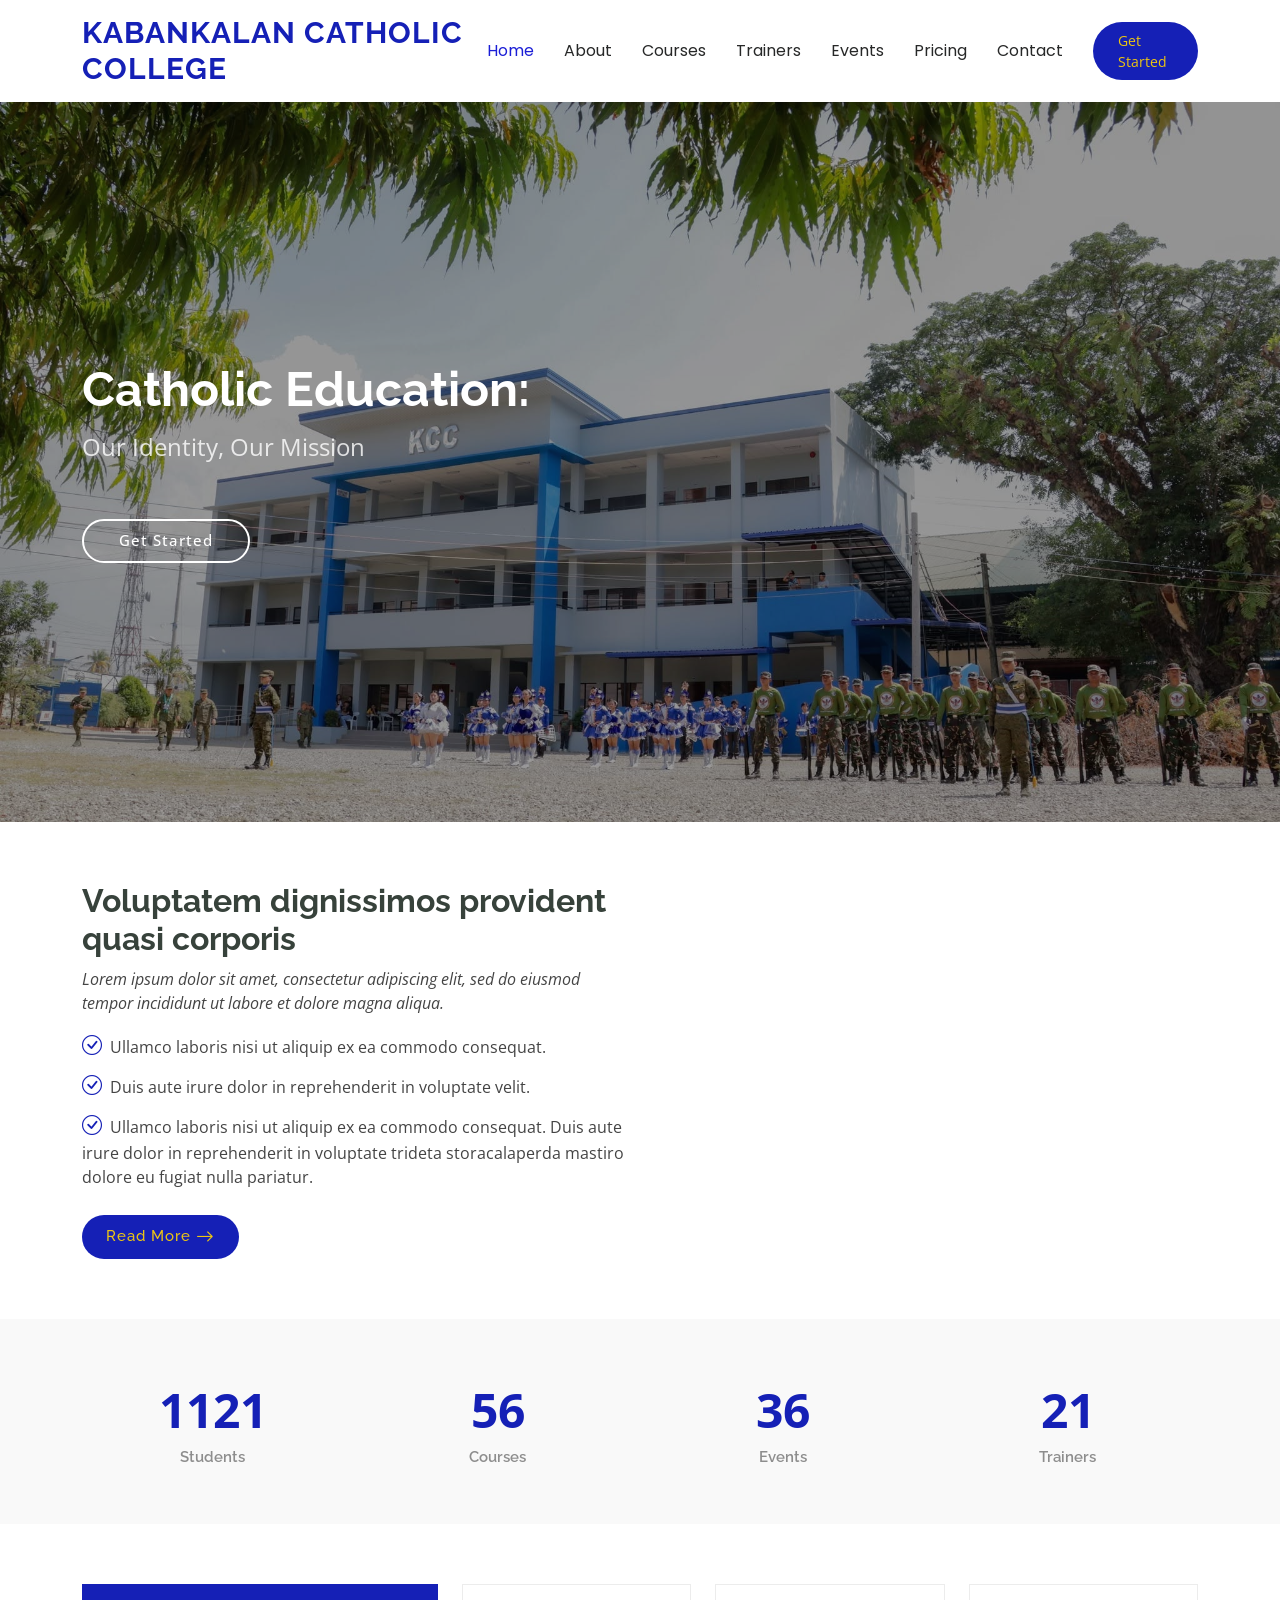
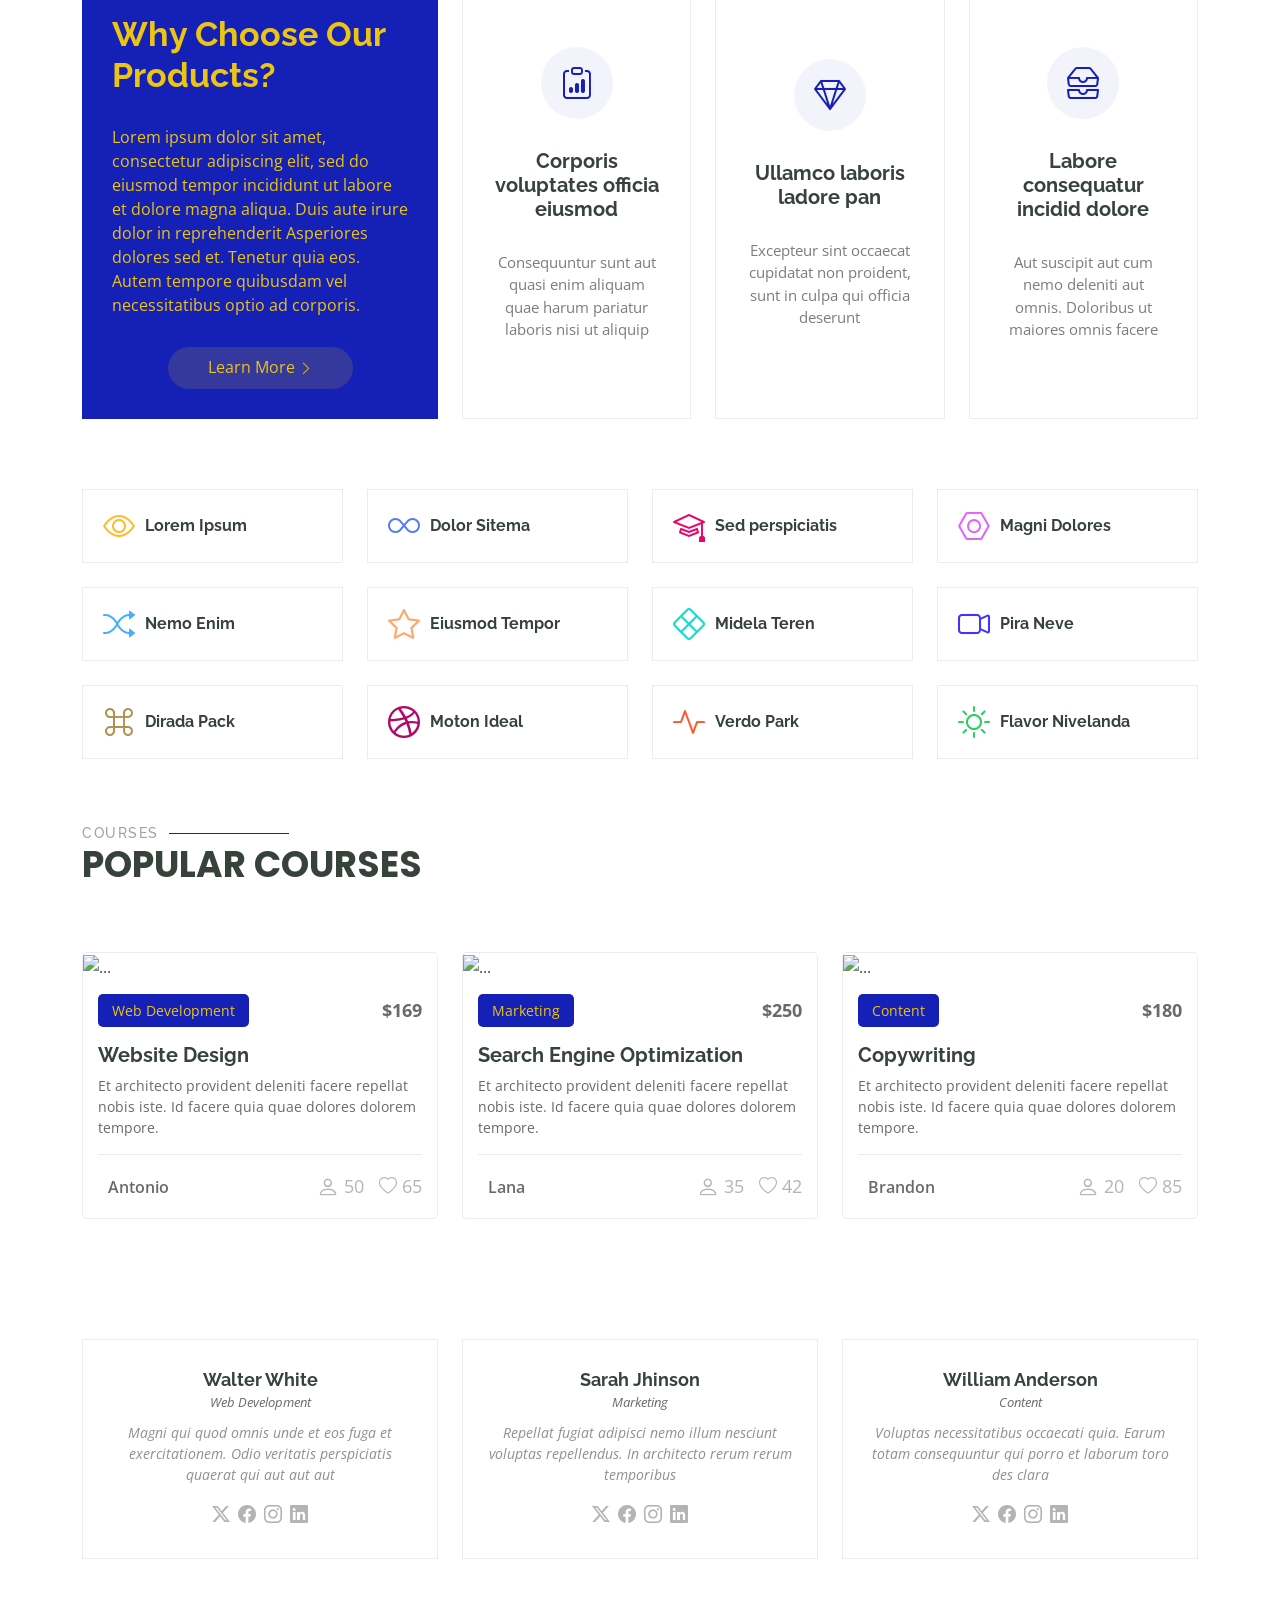
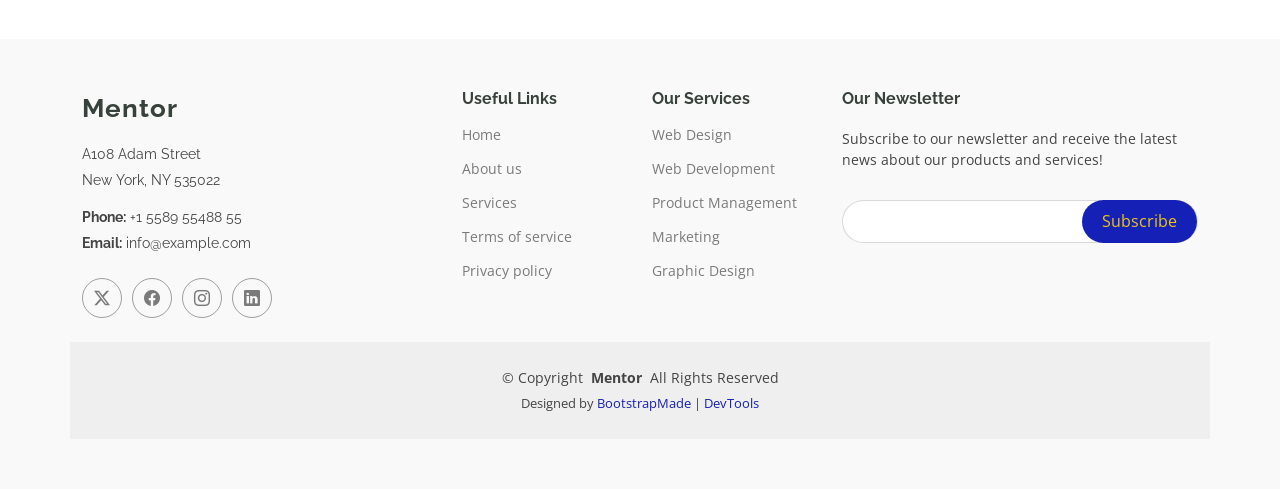
==== index.html @ b3d9d929 "Update 1" ====
<!DOCTYPE html>
<html lang="en">

<head>
  <meta charset="utf-8">
  <meta content="width=device-width, initial-scale=1.0" name="viewport">
  <title>KCC</title>
  <meta name="description" content="">
  <meta name="keywords" content="">

  <!-- Favicons -->
  <link href="assets/img/favicon.png" rel="icon">
  <link href="assets/img/apple-touch-icon.png" rel="apple-touch-icon">

  <!-- Fonts -->
  <link href="https://fonts.googleapis.com" rel="preconnect">
  <link href="https://fonts.gstatic.com" rel="preconnect" crossorigin>
  <link href="https://fonts.googleapis.com/css2?family=Open+Sans:ital,wght@0,300;0,400;0,500;0,600;0,700;0,800;1,300;1,400;1,500;1,600;1,700;1,800&family=Poppins:ital,wght@0,100;0,200;0,300;0,400;0,500;0,600;0,700;0,800;0,900;1,100;1,200;1,300;1,400;1,500;1,600;1,700;1,800;1,900&family=Raleway:ital,wght@0,100;0,200;0,300;0,400;0,500;0,600;0,700;0,800;0,900;1,100;1,200;1,300;1,400;1,500;1,600;1,700;1,800;1,900&display=swap" rel="stylesheet">

  <!-- Vendor CSS Files -->
  <link href="assets/vendor/bootstrap/css/bootstrap.min.css" rel="stylesheet">
  <link href="assets/vendor/bootstrap-icons/bootstrap-icons.css" rel="stylesheet">
  <link href="assets/vendor/aos/aos.css" rel="stylesheet">
  <link href="assets/vendor/glightbox/css/glightbox.min.css" rel="stylesheet">
  <link href="assets/vendor/swiper/swiper-bundle.min.css" rel="stylesheet">

  <!-- Main CSS File -->
  <link href="assets/css/main.css" rel="stylesheet">

  <!-- =======================================================
  * Template Name: Mentor
  * Template URL: https://bootstrapmade.com/mentor-free-education-bootstrap-theme/
  * Updated: Jul 07 2025 with Bootstrap v5.3.7
  * Author: BootstrapMade.com
  * License: https://bootstrapmade.com/license/
  ======================================================== -->
</head>

<body class="index-page">

  <header id="header" class="header d-flex align-items-center sticky-top">
    <div class="container-fluid container-xl position-relative d-flex align-items-center">

      <a href="index.html" class="logo d-flex align-items-center me-auto">
        <!-- Uncomment the line below if you also wish to use an image logo -->
        <!-- <img src="assets/img/logo.webp" alt=""> -->
        <h1 class="sitename">Kabankalan Catholic College</h1>
      </a>

      <nav id="navmenu" class="navmenu">
        <ul>
          <li><a href="index.html" class="active">Home<br></a></li>
          <li><a href="about.html">About</a></li>
          <li><a href="courses.html">Courses</a></li>
          <li><a href="trainers.html">Trainers</a></li>
          <li><a href="events.html">Events</a></li>
          <li><a href="pricing.html">Pricing</a></li>
          <li><a href="contact.html">Contact</a></li>
        </ul>
        <i class="mobile-nav-toggle d-xl-none bi bi-list"></i>
      </nav>

      <a class="btn-getstarted" href="courses.html">Get Started</a>

    </div>
  </header>

  <main class="main">

    <!-- Hero Section -->
    <section id="hero" class="hero section dark-background">

      <img src="assets/img/hero-bg.jpg" alt="" data-aos="fade-in">

      <div class="container">
        <h2 data-aos="fade-up" data-aos-delay="100">Catholic Education:</h2>
        <p data-aos="fade-up" data-aos-delay="200">Our Identity, Our Mission</p>
        <div class="d-flex mt-4" data-aos="fade-up" data-aos-delay="300">
          <a href="courses.html" class="btn-get-started">Get Started</a>
        </div>
      </div>

    </section><!-- /Hero Section -->

    <!-- About Section -->
    <section id="about" class="about section">

      <div class="container">

        <div class="row gy-4">

          <div class="col-lg-6 order-1 order-lg-2" data-aos="fade-up" data-aos-delay="100">
            <img src="assets/img/about.jpg" class="img-fluid" alt="">
          </div>

          <div class="col-lg-6 order-2 order-lg-1 content" data-aos="fade-up" data-aos-delay="200">
            <h3>Voluptatem dignissimos provident quasi corporis</h3>
            <p class="fst-italic">
              Lorem ipsum dolor sit amet, consectetur adipiscing elit, sed do eiusmod tempor incididunt ut labore et dolore
              magna aliqua.
            </p>
            <ul>
              <li><i class="bi bi-check-circle"></i> <span>Ullamco laboris nisi ut aliquip ex ea commodo consequat.</span></li>
              <li><i class="bi bi-check-circle"></i> <span>Duis aute irure dolor in reprehenderit in voluptate velit.</span></li>
              <li><i class="bi bi-check-circle"></i> <span>Ullamco laboris nisi ut aliquip ex ea commodo consequat. Duis aute irure dolor in reprehenderit in voluptate trideta storacalaperda mastiro dolore eu fugiat nulla pariatur.</span></li>
            </ul>
            <a href="#" class="read-more"><span>Read More</span><i class="bi bi-arrow-right"></i></a>
          </div>

        </div>

      </div>

    </section><!-- /About Section -->

    <!-- Counts Section -->
    <section id="counts" class="section counts light-background">

      <div class="container" data-aos="fade-up" data-aos-delay="100">

        <div class="row gy-4">

          <div class="col-lg-3 col-md-6">
            <div class="stats-item text-center w-100 h-100">
              <span data-purecounter-start="0" data-purecounter-end="1232" data-purecounter-duration="1" class="purecounter"></span>
              <p>Students</p>
            </div>
          </div><!-- End Stats Item -->

          <div class="col-lg-3 col-md-6">
            <div class="stats-item text-center w-100 h-100">
              <span data-purecounter-start="0" data-purecounter-end="64" data-purecounter-duration="1" class="purecounter"></span>
              <p>Courses</p>
            </div>
          </div><!-- End Stats Item -->

          <div class="col-lg-3 col-md-6">
            <div class="stats-item text-center w-100 h-100">
              <span data-purecounter-start="0" data-purecounter-end="42" data-purecounter-duration="1" class="purecounter"></span>
              <p>Events</p>
            </div>
          </div><!-- End Stats Item -->

          <div class="col-lg-3 col-md-6">
            <div class="stats-item text-center w-100 h-100">
              <span data-purecounter-start="0" data-purecounter-end="24" data-purecounter-duration="1" class="purecounter"></span>
              <p>Trainers</p>
            </div>
          </div><!-- End Stats Item -->

        </div>

      </div>

    </section><!-- /Counts Section -->

    <!-- Why Us Section -->
    <section id="why-us" class="section why-us">

      <div class="container">

        <div class="row gy-4">

          <div class="col-lg-4" data-aos="fade-up" data-aos-delay="100">
            <div class="why-box">
              <h3>Why Choose Our Products?</h3>
              <p>
                Lorem ipsum dolor sit amet, consectetur adipiscing elit, sed do eiusmod tempor incididunt ut labore et dolore magna aliqua. Duis aute irure dolor in reprehenderit
                Asperiores dolores sed et. Tenetur quia eos. Autem tempore quibusdam vel necessitatibus optio ad corporis.
              </p>
              <div class="text-center">
                <a href="#" class="more-btn"><span>Learn More</span> <i class="bi bi-chevron-right"></i></a>
              </div>
            </div>
          </div><!-- End Why Box -->

          <div class="col-lg-8 d-flex align-items-stretch">
            <div class="row gy-4" data-aos="fade-up" data-aos-delay="200">

              <div class="col-xl-4">
                <div class="icon-box d-flex flex-column justify-content-center align-items-center">
                  <i class="bi bi-clipboard-data"></i>
                  <h4>Corporis voluptates officia eiusmod</h4>
                  <p>Consequuntur sunt aut quasi enim aliquam quae harum pariatur laboris nisi ut aliquip</p>
                </div>
              </div><!-- End Icon Box -->

              <div class="col-xl-4" data-aos="fade-up" data-aos-delay="300">
                <div class="icon-box d-flex flex-column justify-content-center align-items-center">
                  <i class="bi bi-gem"></i>
                  <h4>Ullamco laboris ladore pan</h4>
                  <p>Excepteur sint occaecat cupidatat non proident, sunt in culpa qui officia deserunt</p>
                </div>
              </div><!-- End Icon Box -->

              <div class="col-xl-4" data-aos="fade-up" data-aos-delay="400">
                <div class="icon-box d-flex flex-column justify-content-center align-items-center">
                  <i class="bi bi-inboxes"></i>
                  <h4>Labore consequatur incidid dolore</h4>
                  <p>Aut suscipit aut cum nemo deleniti aut omnis. Doloribus ut maiores omnis facere</p>
                </div>
              </div><!-- End Icon Box -->

            </div>
          </div>

        </div>

      </div>

    </section><!-- /Why Us Section -->

    <!-- Features Section -->
    <section id="features" class="features section">

      <div class="container">

        <div class="row gy-4">

          <div class="col-lg-3 col-md-4" data-aos="fade-up" data-aos-delay="100">
            <div class="features-item">
              <i class="bi bi-eye" style="color: #ffbb2c;"></i>
              <h3><a href="" class="stretched-link">Lorem Ipsum</a></h3>
            </div>
          </div><!-- End Feature Item -->

          <div class="col-lg-3 col-md-4" data-aos="fade-up" data-aos-delay="200">
            <div class="features-item">
              <i class="bi bi-infinity" style="color: #5578ff;"></i>
              <h3><a href="" class="stretched-link">Dolor Sitema</a></h3>
            </div>
          </div><!-- End Feature Item -->

          <div class="col-lg-3 col-md-4" data-aos="fade-up" data-aos-delay="300">
            <div class="features-item">
              <i class="bi bi-mortarboard" style="color: #e80368;"></i>
              <h3><a href="" class="stretched-link">Sed perspiciatis</a></h3>
            </div>
          </div><!-- End Feature Item -->

          <div class="col-lg-3 col-md-4" data-aos="fade-up" data-aos-delay="400">
            <div class="features-item">
              <i class="bi bi-nut" style="color: #e361ff;"></i>
              <h3><a href="" class="stretched-link">Magni Dolores</a></h3>
            </div>
          </div><!-- End Feature Item -->

          <div class="col-lg-3 col-md-4" data-aos="fade-up" data-aos-delay="500">
            <div class="features-item">
              <i class="bi bi-shuffle" style="color: #47aeff;"></i>
              <h3><a href="" class="stretched-link">Nemo Enim</a></h3>
            </div>
          </div><!-- End Feature Item -->

          <div class="col-lg-3 col-md-4" data-aos="fade-up" data-aos-delay="600">
            <div class="features-item">
              <i class="bi bi-star" style="color: #ffa76e;"></i>
              <h3><a href="" class="stretched-link">Eiusmod Tempor</a></h3>
            </div>
          </div><!-- End Feature Item -->

          <div class="col-lg-3 col-md-4" data-aos="fade-up" data-aos-delay="700">
            <div class="features-item">
              <i class="bi bi-x-diamond" style="color: #11dbcf;"></i>
              <h3><a href="" class="stretched-link">Midela Teren</a></h3>
            </div>
          </div><!-- End Feature Item -->

          <div class="col-lg-3 col-md-4" data-aos="fade-up" data-aos-delay="800">
            <div class="features-item">
              <i class="bi bi-camera-video" style="color: #4233ff;"></i>
              <h3><a href="" class="stretched-link">Pira Neve</a></h3>
            </div>
          </div><!-- End Feature Item -->

          <div class="col-lg-3 col-md-4" data-aos="fade-up" data-aos-delay="900">
            <div class="features-item">
              <i class="bi bi-command" style="color: #b2904f;"></i>
              <h3><a href="" class="stretched-link">Dirada Pack</a></h3>
            </div>
          </div><!-- End Feature Item -->

          <div class="col-lg-3 col-md-4" data-aos="fade-up" data-aos-delay="1000">
            <div class="features-item">
              <i class="bi bi-dribbble" style="color: #b20969;"></i>
              <h3><a href="" class="stretched-link">Moton Ideal</a></h3>
            </div>
          </div><!-- End Feature Item -->

          <div class="col-lg-3 col-md-4" data-aos="fade-up" data-aos-delay="1100">
            <div class="features-item">
              <i class="bi bi-activity" style="color: #ff5828;"></i>
              <h3><a href="" class="stretched-link">Verdo Park</a></h3>
            </div>
          </div><!-- End Feature Item -->

          <div class="col-lg-3 col-md-4" data-aos="fade-up" data-aos-delay="1200">
            <div class="features-item">
              <i class="bi bi-brightness-high" style="color: #29cc61;"></i>
              <h3><a href="" class="stretched-link">Flavor Nivelanda</a></h3>
            </div>
          </div><!-- End Feature Item -->

        </div>

      </div>

    </section><!-- /Features Section -->

    <!-- Courses Section -->
    <section id="courses" class="courses section">

      <!-- Section Title -->
      <div class="container section-title" data-aos="fade-up">
        <h2>Courses</h2>
        <p>Popular Courses</p>
      </div><!-- End Section Title -->

      <div class="container">

        <div class="row">

          <div class="col-lg-4 col-md-6 d-flex align-items-stretch" data-aos="zoom-in" data-aos-delay="100">
            <div class="course-item">
              <img src="assets/img/course/course-1.webp" class="img-fluid" alt="...">
              <div class="course-content">
                <div class="d-flex justify-content-between align-items-center mb-3">
                  <p class="category">Web Development</p>
                  <p class="price">$169</p>
                </div>

                <h3><a href="course-details.html">Website Design</a></h3>
                <p class="description">Et architecto provident deleniti facere repellat nobis iste. Id facere quia quae dolores dolorem tempore.</p>
                <div class="trainer d-flex justify-content-between align-items-center">
                  <div class="trainer-profile d-flex align-items-center">
                    <img src="assets/img/person/person-m-7.webp" class="img-fluid" alt="">
                    <a href="" class="trainer-link">Antonio</a>
                  </div>
                  <div class="trainer-rank d-flex align-items-center">
                    <i class="bi bi-person user-icon"></i>&nbsp;50
                    &nbsp;&nbsp;
                    <i class="bi bi-heart heart-icon"></i>&nbsp;65
                  </div>
                </div>
              </div>
            </div>
          </div> <!-- End Course Item-->

          <div class="col-lg-4 col-md-6 d-flex align-items-stretch mt-4 mt-md-0" data-aos="zoom-in" data-aos-delay="200">
            <div class="course-item">
              <img src="assets/img/course/course-2.webp" class="img-fluid" alt="...">
              <div class="course-content">
                <div class="d-flex justify-content-between align-items-center mb-3">
                  <p class="category">Marketing</p>
                  <p class="price">$250</p>
                </div>

                <h3><a href="course-details.html">Search Engine Optimization</a></h3>
                <p class="description">Et architecto provident deleniti facere repellat nobis iste. Id facere quia quae dolores dolorem tempore.</p>
                <div class="trainer d-flex justify-content-between align-items-center">
                  <div class="trainer-profile d-flex align-items-center">
                    <img src="assets/img/person/person-f-14.webp" class="img-fluid" alt="">
                    <a href="" class="trainer-link">Lana</a>
                  </div>
                  <div class="trainer-rank d-flex align-items-center">
                    <i class="bi bi-person user-icon"></i>&nbsp;35
                    &nbsp;&nbsp;
                    <i class="bi bi-heart heart-icon"></i>&nbsp;42
                  </div>
                </div>
              </div>
            </div>
          </div> <!-- End Course Item-->

          <div class="col-lg-4 col-md-6 d-flex align-items-stretch mt-4 mt-lg-0" data-aos="zoom-in" data-aos-delay="300">
            <div class="course-item">
              <img src="assets/img/course/course-3.webp" class="img-fluid" alt="...">
              <div class="course-content">
                <div class="d-flex justify-content-between align-items-center mb-3">
                  <p class="category">Content</p>
                  <p class="price">$180</p>
                </div>

                <h3><a href="course-details.html">Copywriting</a></h3>
                <p class="description">Et architecto provident deleniti facere repellat nobis iste. Id facere quia quae dolores dolorem tempore.</p>
                <div class="trainer d-flex justify-content-between align-items-center">
                  <div class="trainer-profile d-flex align-items-center">
                    <img src="assets/img/person/person-m-12.webp" class="img-fluid" alt="">
                    <a href="" class="trainer-link">Brandon</a>
                  </div>
                  <div class="trainer-rank d-flex align-items-center">
                    <i class="bi bi-person user-icon"></i>&nbsp;20
                    &nbsp;&nbsp;
                    <i class="bi bi-heart heart-icon"></i>&nbsp;85
                  </div>
                </div>
              </div>
            </div>
          </div> <!-- End Course Item-->

        </div>

      </div>

    </section><!-- /Courses Section -->

    <!-- Trainers Index Section -->
    <section id="trainers-index" class="section trainers-index">

      <div class="container">

        <div class="row">

          <div class="col-lg-4 col-md-6 d-flex" data-aos="fade-up" data-aos-delay="100">
            <div class="member">
              <img src="assets/img/trainers/trainer-1.jpg" class="img-fluid" alt="">
              <div class="member-content">
                <h4>Walter White</h4>
                <span>Web Development</span>
                <p>
                  Magni qui quod omnis unde et eos fuga et exercitationem. Odio veritatis perspiciatis quaerat qui aut aut aut
                </p>
                <div class="social">
                  <a href=""><i class="bi bi-twitter-x"></i></a>
                  <a href=""><i class="bi bi-facebook"></i></a>
                  <a href=""><i class="bi bi-instagram"></i></a>
                  <a href=""><i class="bi bi-linkedin"></i></a>
                </div>
              </div>
            </div>
          </div><!-- End Team Member -->

          <div class="col-lg-4 col-md-6 d-flex" data-aos="fade-up" data-aos-delay="200">
            <div class="member">
              <img src="assets/img/trainers/trainer-2.jpg" class="img-fluid" alt="">
              <div class="member-content">
                <h4>Sarah Jhinson</h4>
                <span>Marketing</span>
                <p>
                  Repellat fugiat adipisci nemo illum nesciunt voluptas repellendus. In architecto rerum rerum temporibus
                </p>
                <div class="social">
                  <a href=""><i class="bi bi-twitter-x"></i></a>
                  <a href=""><i class="bi bi-facebook"></i></a>
                  <a href=""><i class="bi bi-instagram"></i></a>
                  <a href=""><i class="bi bi-linkedin"></i></a>
                </div>
              </div>
            </div>
          </div><!-- End Team Member -->

          <div class="col-lg-4 col-md-6 d-flex" data-aos="fade-up" data-aos-delay="300">
            <div class="member">
              <img src="assets/img/trainers/trainer-3.jpg" class="img-fluid" alt="">
              <div class="member-content">
                <h4>William Anderson</h4>
                <span>Content</span>
                <p>
                  Voluptas necessitatibus occaecati quia. Earum totam consequuntur qui porro et laborum toro des clara
                </p>
                <div class="social">
                  <a href=""><i class="bi bi-twitter-x"></i></a>
                  <a href=""><i class="bi bi-facebook"></i></a>
                  <a href=""><i class="bi bi-instagram"></i></a>
                  <a href=""><i class="bi bi-linkedin"></i></a>
                </div>
              </div>
            </div>
          </div><!-- End Team Member -->

        </div>

      </div>

    </section><!-- /Trainers Index Section -->

  </main>

  <footer id="footer" class="footer position-relative light-background">

    <div class="container footer-top">
      <div class="row gy-4">
        <div class="col-lg-4 col-md-6 footer-about">
          <a href="index.html" class="logo d-flex align-items-center">
            <span class="sitename">Mentor</span>
          </a>
          <div class="footer-contact pt-3">
            <p>A108 Adam Street</p>
            <p>New York, NY 535022</p>
            <p class="mt-3"><strong>Phone:</strong> <span>+1 5589 55488 55</span></p>
            <p><strong>Email:</strong> <span>info@example.com</span></p>
          </div>
          <div class="social-links d-flex mt-4">
            <a href=""><i class="bi bi-twitter-x"></i></a>
            <a href=""><i class="bi bi-facebook"></i></a>
            <a href=""><i class="bi bi-instagram"></i></a>
            <a href=""><i class="bi bi-linkedin"></i></a>
          </div>
        </div>

        <div class="col-lg-2 col-md-3 footer-links">
          <h4>Useful Links</h4>
          <ul>
            <li><a href="#">Home</a></li>
            <li><a href="#">About us</a></li>
            <li><a href="#">Services</a></li>
            <li><a href="#">Terms of service</a></li>
            <li><a href="#">Privacy policy</a></li>
          </ul>
        </div>

        <div class="col-lg-2 col-md-3 footer-links">
          <h4>Our Services</h4>
          <ul>
            <li><a href="#">Web Design</a></li>
            <li><a href="#">Web Development</a></li>
            <li><a href="#">Product Management</a></li>
            <li><a href="#">Marketing</a></li>
            <li><a href="#">Graphic Design</a></li>
          </ul>
        </div>

        <div class="col-lg-4 col-md-12 footer-newsletter">
          <h4>Our Newsletter</h4>
          <p>Subscribe to our newsletter and receive the latest news about our products and services!</p>
          <form action="#" method="post" class="email-form">
            <div class="newsletter-form"><input type="email" name="email"><input type="submit" value="Subscribe"></div>
            <div class="loading">Loading</div>
            <div class="error-message"></div>
            <div class="sent-message">Your subscription request has been sent. Thank you!</div>
          </form>
        </div>

      </div>
    </div>

    <div class="container copyright text-center mt-4">
      <p>© <span>Copyright</span> <strong class="px-1 sitename">Mentor</strong> <span>All Rights Reserved</span></p>
      <div class="credits">
        <!-- All the links in the footer should remain intact. -->
        <!-- You can delete the links only if you've purchased the pro version. -->
        <!-- Licensing information: https://bootstrapmade.com/license/ -->
        Designed by <a href="https://bootstrapmade.com/">BootstrapMade</a> | <a href="https://bootstrapmade.com/tools/">DevTools</a>
      </div>
    </div>

  </footer>

  <!-- Scroll Top -->
  <a href="#" id="scroll-top" class="scroll-top d-flex align-items-center justify-content-center"><i class="bi bi-arrow-up-short"></i></a>

  <!-- Preloader -->
  <div id="preloader"></div>

  <!-- Vendor JS Files -->
  <script src="assets/vendor/bootstrap/js/bootstrap.bundle.min.js"></script>
  <script src="assets/vendor/aos/aos.js"></script>
  <script src="assets/vendor/glightbox/js/glightbox.min.js"></script>
  <script src="assets/vendor/purecounter/purecounter_vanilla.js"></script>
  <script src="assets/vendor/swiper/swiper-bundle.min.js"></script>

  <!-- Main JS File -->
  <script src="assets/js/main.js"></script>

</body>

</html>
---- assets/css/main.css ----
/**
* Template Name: Mentor
* Template URL: https://bootstrapmade.com/mentor-free-education-bootstrap-theme/
* Updated: Jul 07 2025 with Bootstrap v5.3.7
* Author: BootstrapMade.com
* License: https://bootstrapmade.com/license/
*/

/*--------------------------------------------------------------
# Font & Color Variables
# Help: https://bootstrapmade.com/color-system/
--------------------------------------------------------------*/
/* Fonts */
:root {
  --default-font: "Open Sans",  system-ui, -apple-system, "Segoe UI", Roboto, "Helvetica Neue", Arial, "Noto Sans", "Liberation Sans", sans-serif, "Apple Color Emoji", "Segoe UI Emoji", "Segoe UI Symbol", "Noto Color Emoji";
  --heading-font: "Raleway",  sans-serif;
  --nav-font: "Poppins",  sans-serif;
}

/* Global Colors - The following color variables are used throughout the website. Updating them here will change the color scheme of the entire website */
:root { 
  --background-color: #fffffffb; /* Background color for the entire website, including individual sections */
  --default-color: #444444; /* Default color used for the majority of the text content across the entire website */
  --heading-color: #37423b; /* Color for headings, subheadings and title throughout the website */
  --accent-color: #1520b6; /* Accent color that represents your brand on the website. It's used for buttons, links, and other elements that need to stand out */
  --surface-color: #ffffff; /* The surface color is used as a background of boxed elements within sections, such as cards, icon boxes, or other elements that require a visual separation from the global background. */
  --contrast-color: #ecc513; /* Contrast color for text, ensuring readability against backgrounds of accent, heading, or default colors. */
}

/* Nav Menu Colors - The following color variables are used specifically for the navigation menu. They are separate from the global colors to allow for more customization options */
:root {
  --nav-color: #272828;  /* The default color of the main navmenu links */
  --nav-hover-color: #1b1ed6; /* Applied to main navmenu links when they are hovered over or active */
  --nav-mobile-background-color: #ffffff; /* Used as the background color for mobile navigation menu */
  --nav-dropdown-background-color: #ffffff; /* Used as the background color for dropdown items that appear when hovering over primary navigation items */
  --nav-dropdown-color: #272828; /* Used for navigation links of the dropdown items in the navigation menu. */
  --nav-dropdown-hover-color: #1b1ed6; /* Similar to --nav-hover-color, this color is applied to dropdown navigation links when they are hovered over. */
}

/* Color Presets - These classes override global colors when applied to any section or element, providing reuse of the sam color scheme. */

.light-background {
  --background-color: #f9f9f9;
  --surface-color: #ffffff;
}

.dark-background {
  --background-color: #060606;
  --default-color: #ffffff;
  --heading-color: #ffffff;
  --surface-color: #252525;
  --contrast-color: #ffffff;
}

/* Smooth scroll */
:root {
  scroll-behavior: smooth;
}

/*--------------------------------------------------------------
# General Styling & Shared Classes
--------------------------------------------------------------*/
body {
  color: var(--default-color);
  background-color: var(--background-color);
  font-family: var(--default-font);
}

a {
  color: var(--accent-color);
  text-decoration: none;
  transition: 0.3s;
}

a:hover {
  color: color-mix(in srgb, var(--accent-color), transparent 25%);
  text-decoration: none;
}

h1,
h2,
h3,
h4,
h5,
h6 {
  color: var(--heading-color);
  font-family: var(--heading-font);
}

/* Email Form Messages
------------------------------*/
.email-form .error-message {
  display: none;
  background: #df1529;
  color: #ffffff;
  text-align: left;
  padding: 15px;
  margin-bottom: 24px;
  font-weight: 600;
}

.email-form .sent-message {
  display: none;
  color: #ffffff;
  background: #059652;
  text-align: center;
  padding: 15px;
  margin-bottom: 24px;
  font-weight: 600;
}

.email-form .loading {
  display: none;
  background: var(--surface-color);
  text-align: center;
  padding: 15px;
  margin-bottom: 24px;
}

.email-form .loading:before {
  content: "";
  display: inline-block;
  border-radius: 50%;
  width: 24px;
  height: 24px;
  margin: 0 10px -6px 0;
  border: 3px solid var(--accent-color);
  border-top-color: var(--surface-color);
  animation: email-form-loading 1s linear infinite;
}

@keyframes email-form-loading {
  0% {
    transform: rotate(0deg);
  }

  100% {
    transform: rotate(360deg);
  }
}

/* Pulsating Play Button
------------------------------*/
.pulsating-play-btn {
  width: 94px;
  height: 94px;
  background: radial-gradient(var(--accent-color) 50%, color-mix(in srgb, var(--accent-color), transparent 75%) 52%);
  border-radius: 50%;
  display: block;
  position: relative;
  overflow: hidden;
}

.pulsating-play-btn:before {
  content: "";
  position: absolute;
  width: 120px;
  height: 120px;
  animation-delay: 0s;
  animation: pulsate-play-btn 2s;
  animation-direction: forwards;
  animation-iteration-count: infinite;
  animation-timing-function: steps;
  opacity: 1;
  border-radius: 50%;
  border: 5px solid color-mix(in srgb, var(--accent-color), transparent 30%);
  top: -15%;
  left: -15%;
  background: rgba(198, 16, 0, 0);
}

.pulsating-play-btn:after {
  content: "";
  position: absolute;
  left: 50%;
  top: 50%;
  transform: translateX(-40%) translateY(-50%);
  width: 0;
  height: 0;
  border-top: 10px solid transparent;
  border-bottom: 10px solid transparent;
  border-left: 15px solid #fff;
  z-index: 100;
  transition: all 400ms cubic-bezier(0.55, 0.055, 0.675, 0.19);
}

.pulsating-play-btn:hover:before {
  content: "";
  position: absolute;
  left: 50%;
  top: 50%;
  transform: translateX(-40%) translateY(-50%);
  width: 0;
  height: 0;
  border: none;
  border-top: 10px solid transparent;
  border-bottom: 10px solid transparent;
  border-left: 15px solid #fff;
  z-index: 200;
  animation: none;
  border-radius: 0;
}

.pulsating-play-btn:hover:after {
  border-left: 15px solid var(--accent-color);
  transform: scale(20);
}

@keyframes pulsate-play-btn {
  0% {
    transform: scale(0.6, 0.6);
    opacity: 1;
  }

  100% {
    transform: scale(1, 1);
    opacity: 0;
  }
}

/*--------------------------------------------------------------
# Global Header
--------------------------------------------------------------*/
.header {
  color: var(--default-color);
  background-color: var(--background-color);
  padding: 15px 0;
  transition: all 0.5s;
  z-index: 997;
}

.header .logo {
  line-height: 1;
}

.header .logo img {
  max-height: 36px;
  margin-right: 8px;
}

.header .logo h1 {
  font-weight: 700;
  font-size: 30px;
  margin: 0;
  letter-spacing: 1px;
  text-transform: uppercase;
  color: var(--accent-color);
}

.header .btn-getstarted,
.header .btn-getstarted:focus {
  color: var(--contrast-color);
  background: var(--accent-color);
  font-size: 14px;
  padding: 8px 25px;
  margin: 0 0 0 30px;
  border-radius: 50px;
  transition: 0.3s;
}

.header .btn-getstarted:hover,
.header .btn-getstarted:focus:hover {
  color: var(--contrast-color);
  background: color-mix(in srgb, var(--accent-color), transparent 15%);
}

@media (max-width: 1200px) {
  .header .logo {
    order: 1;
  }

  .header .btn-getstarted {
    order: 2;
    margin: 0 15px 0 0;
    padding: 6px 15px;
  }

  .header .navmenu {
    order: 3;
  }
}

.scrolled .header {
  box-shadow: 0px 0 18px rgba(0, 0, 0, 0.1);
}

/*--------------------------------------------------------------
# Navigation Menu
--------------------------------------------------------------*/
/* Navmenu - Desktop */
@media (min-width: 1200px) {
  .navmenu {
    padding: 0;
  }

  .navmenu ul {
    margin: 0;
    padding: 0;
    display: flex;
    list-style: none;
    align-items: center;
  }

  .navmenu li {
    position: relative;
  }

  .navmenu a,
  .navmenu a:focus {
    color: var(--nav-color);
    padding: 18px 15px;
    font-size: 16px;
    font-family: var(--nav-font);
    font-weight: 400;
    display: flex;
    align-items: center;
    justify-content: space-between;
    white-space: nowrap;
    transition: 0.3s;
  }

  .navmenu a i,
  .navmenu a:focus i {
    font-size: 12px;
    line-height: 0;
    margin-left: 5px;
    transition: 0.3s;
  }

  .navmenu li:last-child a {
    padding-right: 0;
  }

  .navmenu li:hover>a,
  .navmenu .active,
  .navmenu .active:focus {
    color: var(--nav-hover-color);
  }

  .navmenu .dropdown ul {
    margin: 0;
    padding: 10px 0;
    background: var(--nav-dropdown-background-color);
    display: block;
    position: absolute;
    visibility: hidden;
    left: 14px;
    top: 130%;
    opacity: 0;
    transition: 0.3s;
    border-radius: 4px;
    z-index: 99;
    box-shadow: 0px 0px 30px rgba(0, 0, 0, 0.1);
  }

  .navmenu .dropdown ul li {
    min-width: 200px;
  }

  .navmenu .dropdown ul a {
    padding: 10px 20px;
    font-size: 15px;
    text-transform: none;
    color: var(--nav-dropdown-color);
  }

  .navmenu .dropdown ul a i {
    font-size: 12px;
  }

  .navmenu .dropdown ul a:hover,
  .navmenu .dropdown ul .active:hover,
  .navmenu .dropdown ul li:hover>a {
    color: var(--nav-dropdown-hover-color);
  }

  .navmenu .dropdown:hover>ul {
    opacity: 1;
    top: 100%;
    visibility: visible;
  }

  .navmenu .dropdown .dropdown ul {
    top: 0;
    left: -90%;
    visibility: hidden;
  }

  .navmenu .dropdown .dropdown:hover>ul {
    opacity: 1;
    top: 0;
    left: -100%;
    visibility: visible;
  }
}

/* Navmenu - Mobile */
@media (max-width: 1199px) {
  .mobile-nav-toggle {
    color: var(--nav-color);
    font-size: 28px;
    line-height: 0;
    margin-right: 10px;
    cursor: pointer;
    transition: color 0.3s;
  }

  .navmenu {
    padding: 0;
    z-index: 9997;
  }

  .navmenu ul {
    display: none;
    list-style: none;
    position: absolute;
    inset: 60px 20px 20px 20px;
    padding: 10px 0;
    margin: 0;
    border-radius: 6px;
    background-color: var(--nav-mobile-background-color);
    border: 1px solid color-mix(in srgb, var(--default-color), transparent 90%);
    box-shadow: none;
    overflow-y: auto;
    transition: 0.3s;
    z-index: 9998;
  }

  .navmenu a,
  .navmenu a:focus {
    color: var(--nav-dropdown-color);
    padding: 10px 20px;
    font-family: var(--nav-font);
    font-size: 17px;
    font-weight: 500;
    display: flex;
    align-items: center;
    justify-content: space-between;
    white-space: nowrap;
    transition: 0.3s;
  }

  .navmenu a i,
  .navmenu a:focus i {
    font-size: 12px;
    line-height: 0;
    margin-left: 5px;
    width: 30px;
    height: 30px;
    display: flex;
    align-items: center;
    justify-content: center;
    border-radius: 50%;
    transition: 0.3s;
    background-color: color-mix(in srgb, var(--accent-color), transparent 90%);
  }

  .navmenu a i:hover,
  .navmenu a:focus i:hover {
    background-color: var(--accent-color);
    color: var(--contrast-color);
  }

  .navmenu a:hover,
  .navmenu .active,
  .navmenu .active:focus {
    color: var(--nav-dropdown-hover-color);
  }

  .navmenu .active i,
  .navmenu .active:focus i {
    background-color: var(--accent-color);
    color: var(--contrast-color);
    transform: rotate(180deg);
  }

  .navmenu .dropdown ul {
    position: static;
    display: none;
    z-index: 99;
    padding: 10px 0;
    margin: 10px 20px;
    background-color: var(--nav-dropdown-background-color);
    transition: all 0.5s ease-in-out;
  }

  .navmenu .dropdown ul ul {
    background-color: rgba(33, 37, 41, 0.1);
  }

  .navmenu .dropdown>.dropdown-active {
    display: block;
    background-color: rgba(33, 37, 41, 0.03);
  }

  .mobile-nav-active {
    overflow: hidden;
  }

  .mobile-nav-active .mobile-nav-toggle {
    color: #fff;
    position: absolute;
    font-size: 32px;
    top: 15px;
    right: 15px;
    margin-right: 0;
    z-index: 9999;
  }

  .mobile-nav-active .navmenu {
    position: fixed;
    overflow: hidden;
    inset: 0;
    background: rgba(33, 37, 41, 0.8);
    transition: 0.3s;
  }

  .mobile-nav-active .navmenu>ul {
    display: block;
  }
}

/*--------------------------------------------------------------
# Global Footer
--------------------------------------------------------------*/
.footer {
  color: var(--default-color);
  background-color: var(--background-color);
  font-size: 14px;
  padding-bottom: 50px;
  position: relative;
}

.footer .footer-top {
  padding-top: 50px;
}

.footer .footer-about .logo {
  margin-bottom: 0;
}

.footer .footer-about .logo img {
  max-height: 40px;
  margin-right: 6px;
}

.footer .footer-about .logo span {
  font-size: 26px;
  font-weight: 700;
  letter-spacing: 1px;
  font-family: var(--heading-font);
  color: var(--heading-color);
}

.footer .footer-about p {
  font-size: 14px;
  font-family: var(--heading-font);
}

.footer .social-links a {
  display: flex;
  align-items: center;
  justify-content: center;
  width: 40px;
  height: 40px;
  border-radius: 50%;
  border: 1px solid color-mix(in srgb, var(--default-color), transparent 50%);
  font-size: 16px;
  color: color-mix(in srgb, var(--default-color), transparent 30%);
  margin-right: 10px;
  transition: 0.3s;
}

.footer .social-links a:hover {
  color: var(--accent-color);
  border-color: var(--accent-color);
}

.footer h4 {
  font-size: 16px;
  font-weight: bold;
  position: relative;
  padding-bottom: 12px;
}

.footer .footer-links {
  margin-bottom: 30px;
}

.footer .footer-links ul {
  list-style: none;
  padding: 0;
  margin: 0;
}

.footer .footer-links ul i {
  padding-right: 2px;
  font-size: 12px;
  line-height: 0;
}

.footer .footer-links ul li {
  padding: 10px 0;
  display: flex;
  align-items: center;
}

.footer .footer-links ul li:first-child {
  padding-top: 0;
}

.footer .footer-links ul a {
  color: color-mix(in srgb, var(--default-color), transparent 30%);
  display: inline-block;
  line-height: 1;
}

.footer .footer-links ul a:hover {
  color: var(--accent-color);
}

.footer .footer-contact p {
  margin-bottom: 5px;
}

.footer .footer-newsletter .newsletter-form {
  margin-top: 30px;
  margin-bottom: 15px;
  padding: 6px 8px;
  position: relative;
  border-radius: 50px;
  border: 1px solid color-mix(in srgb, var(--default-color), transparent 80%);
  display: flex;
  background-color: var(--surface-color);
  transition: 0.3s;
}

.footer .footer-newsletter .newsletter-form:focus-within {
  border-color: var(--accent-color);
}

.footer .footer-newsletter .newsletter-form input[type=email] {
  border: 0;
  padding: 4px 8px;
  width: 100%;
  background-color: var(--surface-color);
  color: var(--default-color);
}

.footer .footer-newsletter .newsletter-form input[type=email]:focus-visible {
  outline: none;
}

.footer .footer-newsletter .newsletter-form input[type=submit] {
  border: 0;
  font-size: 16px;
  padding: 0 20px 2px 20px;
  margin: -7px -8px -7px 0;
  background: var(--accent-color);
  color: var(--contrast-color);
  transition: 0.3s;
  border-radius: 50px;
}

.footer .footer-newsletter .newsletter-form input[type=submit]:hover {
  background: color-mix(in srgb, var(--accent-color), transparent 20%);
}

.footer .copyright {
  padding-top: 25px;
  padding-bottom: 25px;
  background-color: color-mix(in srgb, var(--default-color), transparent 95%);
}

.footer .copyright p {
  margin-bottom: 0;
}

.footer .credits {
  margin-top: 6px;
  font-size: 13px;
}

/*--------------------------------------------------------------
# Preloader
--------------------------------------------------------------*/
#preloader {
  position: fixed;
  inset: 0;
  z-index: 999999;
  overflow: hidden;
  background: var(--background-color);
  transition: all 0.6s ease-out;
}

#preloader:before {
  content: "";
  position: fixed;
  top: calc(50% - 30px);
  left: calc(50% - 30px);
  border: 6px solid #ffffff;
  border-color: var(--accent-color) transparent var(--accent-color) transparent;
  border-radius: 50%;
  width: 60px;
  height: 60px;
  animation: animate-preloader 1.5s linear infinite;
}

@keyframes animate-preloader {
  0% {
    transform: rotate(0deg);
  }

  100% {
    transform: rotate(360deg);
  }
}

/*--------------------------------------------------------------
# Scroll Top Button
--------------------------------------------------------------*/
.scroll-top {
  position: fixed;
  visibility: hidden;
  opacity: 0;
  right: 15px;
  bottom: -15px;
  z-index: 99999;
  background-color: var(--accent-color);
  width: 44px;
  height: 44px;
  border-radius: 50px;
  transition: all 0.4s;
}

.scroll-top i {
  font-size: 24px;
  color: var(--contrast-color);
  line-height: 0;
}

.scroll-top:hover {
  background-color: color-mix(in srgb, var(--accent-color), transparent 20%);
  color: var(--contrast-color);
}

.scroll-top.active {
  visibility: visible;
  opacity: 1;
  bottom: 15px;
}

/*--------------------------------------------------------------
# Disable aos animation delay on mobile devices
--------------------------------------------------------------*/
@media screen and (max-width: 768px) {
  [data-aos-delay] {
    transition-delay: 0 !important;
  }
}

/*--------------------------------------------------------------
# Global Page Titles & Breadcrumbs
--------------------------------------------------------------*/
.page-title {
  --default-color: var(--contrast-color);
  --background-color: var(--accent-color);
  --heading-color: var(--contrast-color);
  color: var(--default-color);
  background-color: var(--background-color);
  position: relative;
}

.page-title .heading {
  padding: 80px 0;
  border-top: 1px solid color-mix(in srgb, var(--default-color), transparent 90%);
}

.page-title .heading h1 {
  font-size: 38px;
  font-weight: 700;
}

.page-title nav {
  background-color: color-mix(in srgb, var(--accent-color) 90%, black 5%);
  padding: 20px 0;
}

.page-title nav a {
  color: var(--default-color);
}

.page-title nav ol {
  display: flex;
  flex-wrap: wrap;
  list-style: none;
  margin: 0;
  font-size: 16px;
  font-weight: 600;
}

.page-title nav ol li+li {
  padding-left: 10px;
}

.page-title nav ol li+li::before {
  content: "/";
  display: inline-block;
  padding-right: 10px;
  color: color-mix(in srgb, var(--default-color), transparent 70%);
}

/*--------------------------------------------------------------
# Global Sections
--------------------------------------------------------------*/
section,
.section {
  color: var(--default-color);
  background-color: var(--background-color);
  padding: 60px 0;
  scroll-margin-top: 900px;
  overflow: clip;
}

@media (max-width: 1199px) {

  section,
  .section {
    scroll-margin-top: 66px;
  }
}

/*--------------------------------------------------------------
# Global Section Titles
--------------------------------------------------------------*/
.section-title {
  padding-bottom: 60px;
  position: relative;
}

.section-title h2 {
  font-size: 14px;
  font-weight: 500;
  padding: 0;
  line-height: 1px;
  margin: 0;
  letter-spacing: 1.5px;
  text-transform: uppercase;
  color: color-mix(in srgb, var(--default-color), transparent 50%);
  position: relative;
}

.section-title h2::after {
  content: "";
  width: 120px;
  height: 1px;
  display: inline-block;
  background: var(--accent-color);
  margin: 4px 10px;
}

.section-title p {
  color: var(--heading-color);
  margin: 0;
  font-size: 36px;
  font-weight: 700;
  font-family: var(--nav-font);
  text-transform: uppercase;
}

/*--------------------------------------------------------------
# Hero Section
--------------------------------------------------------------*/
.hero {
  width: 100%;
  min-height: 80vh;
  position: relative;
  padding: 80px 0;
  display: flex;
  align-items: center;
  justify-content: center;
  color: var(--default-color);
}

.hero img {
  position: absolute;
  inset: 0;
  display: block;
  width: 100%;
  height: 100%;
  object-fit: cover;
  z-index: 1;
}

.hero:before {
  content: "";
  background: color-mix(in srgb, var(--background-color), transparent 60%);
  position: absolute;
  inset: 0;
  z-index: 2;
}

.hero .container {
  position: relative;
  z-index: 3;
}

.hero h2 {
  margin: 0;
  font-size: 48px;
  font-weight: 700;
}

.hero p {
  color: color-mix(in srgb, var(--default-color), transparent 20%);
  margin: 10px 0 0 0;
  font-size: 24px;
}

.hero .btn-get-started {
  font-weight: 500;
  font-size: 15px;
  letter-spacing: 1px;
  display: inline-block;
  padding: 8px 35px 10px 35px;
  border-radius: 50px;
  transition: 0.4s;
  margin-top: 30px;
  border: 2px solid var(--default-color);
  color: var(--default-color);
}

.hero .btn-get-started:hover {
  background: var(--accent-color);
  border: 2px solid var(--accent-color);
}

@media (max-width: 768px) {
  .hero h2 {
    font-size: 32px;
  }

  .hero p {
    font-size: 18px;
  }
}

/*--------------------------------------------------------------
# About Section
--------------------------------------------------------------*/
.about .content h3 {
  font-size: 2rem;
  font-weight: 700;
}

.about .content ul {
  list-style: none;
  padding: 0;
}

.about .content ul li {
  padding-bottom: 10px;
}

.about .content ul i {
  font-size: 1.25rem;
  margin-right: 4px;
  color: var(--accent-color);
}

.about .content p:last-child {
  margin-bottom: 0;
}

.about .content .read-more {
  background: var(--accent-color);
  color: var(--contrast-color);
  font-family: var(--heading-font);
  font-weight: 500;
  font-size: 15px;
  letter-spacing: 1px;
  padding: 10px 24px 12px 24px;
  border-radius: 50px;
  transition: 0.3s;
  display: inline-flex;
  align-items: center;
  justify-content: center;
}

.about .content .read-more i {
  font-size: 18px;
  margin-left: 5px;
  line-height: 0;
  transition: 0.3s;
}

.about .content .read-more:hover {
  background: color-mix(in srgb, var(--accent-color), transparent 20%);
  padding-right: 19px;
}

.about .content .read-more:hover i {
  margin-left: 10px;
}

/*--------------------------------------------------------------
# Counts Section
--------------------------------------------------------------*/
.counts {
  padding: 25px 0;
}

.counts .stats-item {
  padding: 30px;
  width: 100%;
}

.counts .stats-item span {
  font-size: 48px;
  display: block;
  color: var(--accent-color);
  font-weight: 700;
}

.counts .stats-item p {
  color: color-mix(in srgb, var(--default-color), transparent 40%);
  padding: 0;
  margin: 0;
  font-family: var(--heading-font);
  font-size: 15px;
  font-weight: 600;
}

/*--------------------------------------------------------------
# Why Us Section
--------------------------------------------------------------*/
.why-us .why-box {
  color: var(--contrast-color);
  background: var(--accent-color);
  padding: 30px;
}

.why-us .why-box h3 {
  color: var(--contrast-color);
  font-weight: 700;
  font-size: 34px;
  margin-bottom: 30px;
}

.why-us .why-box p {
  margin-bottom: 30px;
}

.why-us .why-box .more-btn {
  display: inline-block;
  background: color-mix(in srgb, var(--contrast-color), transparent 85%);
  padding: 8px 40px 10px 40px;
  color: var(--contrast-color);
  transition: all ease-in-out 0.4s;
  border-radius: 50px;
}

.why-us .why-box .more-btn i {
  font-size: 14px;
}

.why-us .why-box .more-btn:hover {
  color: var(--accent-color);
  background: var(--surface-color);
}

.why-us .icon-box {
  background-color: var(--surface-color);
  text-align: center;
  padding: 40px 30px;
  width: 100%;
  height: 100%;
  border: 1px solid color-mix(in srgb, var(--default-color), transparent 90%);
}

.why-us .icon-box i {
  color: var(--accent-color);
  font-size: 32px;
  margin-bottom: 30px;
  background: color-mix(in srgb, var(--accent-color), transparent 95%);
  border-radius: 50px;
  display: flex;
  align-items: center;
  justify-content: center;
  width: 72px;
  height: 72px;
  transition: 0.3s;
}

.why-us .icon-box h4 {
  font-size: 20px;
  font-weight: 700;
  margin: 0 0 30px 0;
}

.why-us .icon-box p {
  font-size: 15px;
  color: color-mix(in srgb, var(--default-color), transparent 30%);
}

.why-us .icon-box:hover i {
  color: var(--contrast-color);
  background: var(--accent-color);
}

/*--------------------------------------------------------------
# Features Section
--------------------------------------------------------------*/
.features {
  padding: 10px 0;
}

.features .features-item {
  background-color: var(--surface-color);
  display: flex;
  align-items: center;
  padding: 20px;
  transition: 0.3s;
  border: 1px solid color-mix(in srgb, var(--default-color), transparent 90%);
  position: relative;
}

.features .features-item i {
  font-size: 32px;
  padding-right: 10px;
  line-height: 0;
}

.features .features-item h3 {
  font-weight: 700;
  margin: 0;
  padding: 0;
  line-height: 1;
  font-size: 16px;
}

.features .features-item h3 a {
  color: var(--heading-color);
  transition: 0.3s;
}

.features .features-item:hover {
  border-color: var(--accent-color);
}

.features .features-item:hover h3 a {
  color: var(--accent-color);
}

/*--------------------------------------------------------------
# Courses Section
--------------------------------------------------------------*/
.courses .course-item {
  background-color: var(--surface-color);
  border: 1px solid color-mix(in srgb, var(--default-color), transparent 90%);
  border-radius: 5px;
}

.courses .course-content {
  padding: 15px;
}

.courses .course-content h3 {
  font-weight: 700;
  font-size: 20px;
}

.courses .course-content h3 a {
  color: var(--heading-color);
  transition: 0.3s;
}

.courses .course-content h3 a:hover {
  color: var(--accent-color);
}

.courses .course-content .category {
  background: var(--accent-color);
  color: var(--contrast-color);
  font-size: 14px;
  padding: 6px 14px;
  margin: 0;
  border-radius: 5px;
}

.courses .course-content .price {
  margin: 0;
  font-weight: 700;
  font-size: 18px;
  color: color-mix(in srgb, var(--default-color), transparent 20%);
}

.courses .course-content .description {
  font-size: 14px;
  color: color-mix(in srgb, var(--default-color), transparent 20%);
}

.courses .trainer {
  padding-top: 15px;
  border-top: 1px solid color-mix(in srgb, var(--default-color), transparent 90%);
}

.courses .trainer .trainer-profile img {
  max-width: 50px;
  border-radius: 50px;
}

.courses .trainer .trainer-profile .trainer-link {
  padding-left: 10px;
  font-weight: 600;
  font-size: 16px;
  color: color-mix(in srgb, var(--default-color), transparent 20%);
  transition: 0.3s;
}

.courses .trainer .trainer-profile .trainer-link:hover {
  color: var(--accent-color);
}

.courses .trainer .trainer-rank {
  font-size: 18px;
  color: color-mix(in srgb, var(--default-color), transparent 60%);
}

.courses .trainer .trainer-rank .user-icon {
  font-size: 22px;
}

/*--------------------------------------------------------------
# Trainers Index Section
--------------------------------------------------------------*/
.trainers-index .member {
  background-color: var(--surface-color);
  border: 1px solid color-mix(in srgb, var(--default-color), transparent 90%);
  text-align: center;
  margin-bottom: 20px;
}

.trainers-index .member img {
  margin: -1px -1px 30px -1px;
}

.trainers-index .member .member-content {
  padding: 0 20px 30px 20px;
}

.trainers-index .member h4 {
  font-weight: 700;
  margin-bottom: 2px;
  font-size: 18px;
}

.trainers-index .member span {
  font-style: italic;
  display: block;
  font-size: 13px;
  color: color-mix(in srgb, var(--default-color), transparent 20%);
}

.trainers-index .member p {
  padding-top: 10px;
  font-size: 14px;
  font-style: italic;
  color: color-mix(in srgb, var(--default-color), transparent 40%);
}

.trainers-index .member .social {
  margin-top: 15px;
}

.trainers-index .member .social a {
  color: color-mix(in srgb, var(--default-color), transparent 60%);
  transition: 0.3s;
}

.trainers-index .member .social a:hover {
  color: var(--accent-color);
}

.trainers-index .member .social i {
  font-size: 18px;
  margin: 0 2px;
}

/*--------------------------------------------------------------
# About Us Section
--------------------------------------------------------------*/
.about-us .content h3 {
  font-size: 2rem;
  font-weight: 700;
}

.about-us .content ul {
  list-style: none;
  padding: 0;
}

.about-us .content ul li {
  padding-bottom: 10px;
}

.about-us .content ul i {
  font-size: 1.25rem;
  margin-right: 4px;
  color: var(--accent-color);
}

.about-us .content p:last-child {
  margin-bottom: 0;
}

/*--------------------------------------------------------------
# Testimonials Section
--------------------------------------------------------------*/
.testimonials .testimonial-wrap {
  padding-left: 50px;
}

.testimonials .testimonials-carousel,
.testimonials .testimonials-slider {
  overflow: hidden;
}

.testimonials .testimonial-item {
  background-color: var(--surface-color);
  border: 1px solid color-mix(in srgb, var(--default-color), transparent 90%);
  box-sizing: content-box;
  padding: 30px 30px 30px 60px;
  margin: 30px 15px;
  min-height: 200px;
  position: relative;
}

.testimonials .testimonial-item .testimonial-img {
  width: 90px;
  border-radius: 10px;
  border: 6px solid var(--background-color);
  position: absolute;
  left: -45px;
}

.testimonials .testimonial-item h3 {
  font-size: 18px;
  font-weight: bold;
  margin: 10px 0 5px 0;
}

.testimonials .testimonial-item h4 {
  color: color-mix(in srgb, var(--default-color), transparent 50%);
  font-size: 14px;
  margin: 0;
}

.testimonials .testimonial-item .stars {
  margin: 10px 0;
}

.testimonials .testimonial-item .stars i {
  color: #ffc107;
  margin: 0 1px;
}

.testimonials .testimonial-item .quote-icon-left,
.testimonials .testimonial-item .quote-icon-right {
  color: color-mix(in srgb, var(--accent-color), transparent 60%);
  font-size: 26px;
  line-height: 0;
}

.testimonials .testimonial-item .quote-icon-left {
  display: inline-block;
  left: -5px;
  position: relative;
}

.testimonials .testimonial-item .quote-icon-right {
  display: inline-block;
  right: -5px;
  position: relative;
  top: 10px;
  transform: scale(-1, -1);
}

.testimonials .testimonial-item p {
  font-style: italic;
  margin: 15px auto 15px auto;
}

.testimonials .swiper-wrapper {
  height: auto;
}

.testimonials .swiper-pagination {
  margin-top: 20px;
  position: relative;
}

.testimonials .swiper-pagination .swiper-pagination-bullet {
  width: 12px;
  height: 12px;
  background-color: var(--background-color);
  opacity: 1;
  border: 1px solid var(--accent-color);
}

.testimonials .swiper-pagination .swiper-pagination-bullet-active {
  background-color: var(--accent-color);
}

@media (max-width: 767px) {
  .testimonials .testimonial-wrap {
    padding-left: 0;
  }

  .testimonials .testimonials-carousel,
  .testimonials .testimonials-slider {
    overflow: hidden;
  }

  .testimonials .testimonial-item {
    padding: 30px;
    margin: 15px;
  }

  .testimonials .testimonial-item .testimonial-img {
    position: static;
    left: auto;
  }
}

/*--------------------------------------------------------------
# Course Details Section
--------------------------------------------------------------*/
.course-details .course-header {
  margin-bottom: 40px;
}

.course-details .course-header .course-image {
  margin-bottom: 20px;
  border-radius: 12px;
  overflow: hidden;
}

.course-details .course-header .course-image img {
  width: 100%;
  height: 400px;
  object-fit: cover;
}

.course-details .course-header .course-meta {
  display: flex;
  justify-content: space-between;
  align-items: center;
  flex-wrap: wrap;
  gap: 20px;
}

@media (max-width: 768px) {
  .course-details .course-header .course-meta {
    flex-direction: column;
    align-items: flex-start;
  }
}

.course-details .course-header .instructor {
  display: flex;
  align-items: center;
  gap: 15px;
}

.course-details .course-header .instructor .instructor-avatar {
  width: 60px;
  height: 60px;
  border-radius: 50%;
  object-fit: cover;
}

.course-details .course-header .instructor .instructor-info h6 {
  margin: 0;
  font-size: 16px;
  font-weight: 600;
  color: var(--heading-color);
}

.course-details .course-header .instructor .instructor-info span {
  font-size: 14px;
  color: color-mix(in srgb, var(--default-color), transparent 30%);
}

.course-details .course-header .course-stats {
  display: flex;
  gap: 25px;
}

@media (max-width: 576px) {
  .course-details .course-header .course-stats {
    flex-wrap: wrap;
    gap: 15px;
  }
}

.course-details .course-header .course-stats .stat-item {
  display: flex;
  align-items: center;
  gap: 8px;
  font-size: 14px;
  color: var(--default-color);
}

.course-details .course-header .course-stats .stat-item i {
  color: var(--accent-color);
}

.course-details .course-content {
  margin-bottom: 50px;
}

.course-details .course-content h2 {
  font-size: 32px;
  margin-bottom: 25px;
  color: var(--heading-color);
}

@media (max-width: 768px) {
  .course-details .course-content h2 {
    font-size: 26px;
  }
}

.course-details .course-content .course-description {
  margin-bottom: 40px;
}

.course-details .course-content .course-description p {
  font-size: 16px;
  line-height: 1.7;
  margin-bottom: 15px;
  color: var(--default-color);
}

.course-details .course-content .what-you-learn {
  background-color: var(--surface-color);
  padding: 30px;
  border-radius: 12px;
  border: 1px solid color-mix(in srgb, var(--default-color), transparent 90%);
}

.course-details .course-content .what-you-learn h3 {
  font-size: 24px;
  margin-bottom: 25px;
  color: var(--heading-color);
}

.course-details .course-content .what-you-learn .learn-list {
  list-style: none;
  padding: 0;
  margin: 0;
}

.course-details .course-content .what-you-learn .learn-list li {
  display: flex;
  align-items: flex-start;
  gap: 12px;
  margin-bottom: 15px;
  font-size: 15px;
  line-height: 1.6;
  color: var(--default-color);
}

.course-details .course-content .what-you-learn .learn-list li i {
  color: var(--accent-color);
  font-size: 18px;
  margin-top: 2px;
  flex-shrink: 0;
}

.course-details .course-curriculum {
  margin-bottom: 50px;
}

.course-details .course-curriculum h3 {
  font-size: 24px;
  margin-bottom: 30px;
  color: var(--heading-color);
}

.course-details .course-curriculum .curriculum-section {
  margin-bottom: 25px;
  border: 1px solid color-mix(in srgb, var(--default-color), transparent 90%);
  border-radius: 8px;
  overflow: hidden;
}

.course-details .course-curriculum .curriculum-section .section-header {
  background-color: var(--surface-color);
  padding: 20px;
  display: flex;
  justify-content: space-between;
  align-items: center;
  border-bottom: 1px solid color-mix(in srgb, var(--default-color), transparent 90%);
}

@media (max-width: 576px) {
  .course-details .course-curriculum .curriculum-section .section-header {
    flex-direction: column;
    align-items: flex-start;
    gap: 10px;
  }
}

.course-details .course-curriculum .curriculum-section .section-header h4 {
  font-size: 18px;
  margin: 0;
  color: var(--heading-color);
}

.course-details .course-curriculum .curriculum-section .section-header .lessons-count {
  font-size: 14px;
  color: color-mix(in srgb, var(--default-color), transparent 30%);
}

.course-details .course-curriculum .curriculum-section .lessons {
  padding: 0;
}

.course-details .course-curriculum .curriculum-section .lessons .lesson-item {
  padding: 15px 20px;
  display: flex;
  justify-content: space-between;
  align-items: center;
  border-bottom: 1px solid color-mix(in srgb, var(--default-color), transparent 95%);
  transition: background-color 0.3s;
}

.course-details .course-curriculum .curriculum-section .lessons .lesson-item:hover {
  background-color: color-mix(in srgb, var(--accent-color), transparent 95%);
}

.course-details .course-curriculum .curriculum-section .lessons .lesson-item:last-child {
  border-bottom: none;
}

.course-details .course-curriculum .curriculum-section .lessons .lesson-item .lesson-info {
  display: flex;
  align-items: center;
  gap: 12px;
}

.course-details .course-curriculum .curriculum-section .lessons .lesson-item .lesson-info i {
  color: var(--accent-color);
  font-size: 18px;
}

.course-details .course-curriculum .curriculum-section .lessons .lesson-item .lesson-info span {
  font-size: 15px;
  color: var(--default-color);
}

.course-details .course-curriculum .curriculum-section .lessons .lesson-item .lesson-duration {
  font-size: 14px;
  color: color-mix(in srgb, var(--default-color), transparent 40%);
  font-weight: 500;
}

.course-details .course-sidebar {
  position: sticky;
  top: 100px;
}

.course-details .course-sidebar .pricing-card {
  background-color: var(--surface-color);
  border: 1px solid color-mix(in srgb, var(--default-color), transparent 90%);
  border-radius: 12px;
  padding: 30px;
  text-align: center;
  margin-bottom: 30px;
  box-shadow: 0 5px 20px color-mix(in srgb, var(--default-color), transparent 90%);
}

.course-details .course-sidebar .pricing-card .price {
  margin-bottom: 10px;
}

.course-details .course-sidebar .pricing-card .price .currency {
  font-size: 24px;
  font-weight: 600;
  color: var(--accent-color);
  vertical-align: top;
}

.course-details .course-sidebar .pricing-card .price .amount {
  font-size: 48px;
  font-weight: 700;
  color: var(--accent-color);
}

.course-details .course-sidebar .pricing-card .price .period {
  font-size: 16px;
  color: color-mix(in srgb, var(--default-color), transparent 40%);
}

.course-details .course-sidebar .pricing-card .original-price {
  font-size: 18px;
  color: color-mix(in srgb, var(--default-color), transparent 50%);
  text-decoration: line-through;
  margin-bottom: 25px;
}

.course-details .course-sidebar .pricing-card .course-features {
  margin-bottom: 30px;
}

.course-details .course-sidebar .pricing-card .course-features .feature {
  display: flex;
  align-items: center;
  gap: 12px;
  margin-bottom: 12px;
  text-align: left;
}

.course-details .course-sidebar .pricing-card .course-features .feature i {
  color: var(--accent-color);
  font-size: 16px;
  width: 16px;
}

.course-details .course-sidebar .pricing-card .course-features .feature span {
  font-size: 14px;
  color: var(--default-color);
}

.course-details .course-sidebar .pricing-card .btn-enroll {
  width: 100%;
  padding: 15px;
  background-color: var(--accent-color);
  color: var(--contrast-color);
  border: none;
  border-radius: 8px;
  font-size: 16px;
  font-weight: 600;
  margin-bottom: 15px;
  transition: all 0.3s;
}

.course-details .course-sidebar .pricing-card .btn-enroll:hover {
  background-color: color-mix(in srgb, var(--accent-color), black 10%);
  transform: translateY(-2px);
}

.course-details .course-sidebar .pricing-card .btn-preview {
  width: 100%;
  padding: 15px;
  background-color: transparent;
  color: var(--accent-color);
  border: 2px solid var(--accent-color);
  border-radius: 8px;
  font-size: 16px;
  font-weight: 600;
  transition: all 0.3s;
}

.course-details .course-sidebar .pricing-card .btn-preview:hover {
  background-color: var(--accent-color);
  color: var(--contrast-color);
}

.course-details .course-sidebar .course-info-card {
  background-color: var(--surface-color);
  border: 1px solid color-mix(in srgb, var(--default-color), transparent 90%);
  border-radius: 12px;
  padding: 25px;
  margin-bottom: 30px;
}

.course-details .course-sidebar .course-info-card h4 {
  font-size: 18px;
  margin-bottom: 20px;
  color: var(--heading-color);
}

.course-details .course-sidebar .course-info-card .info-item {
  display: flex;
  justify-content: space-between;
  margin-bottom: 12px;
  padding-bottom: 12px;
  border-bottom: 1px solid color-mix(in srgb, var(--default-color), transparent 95%);
}

.course-details .course-sidebar .course-info-card .info-item:last-child {
  margin-bottom: 0;
  padding-bottom: 0;
  border-bottom: none;
}

.course-details .course-sidebar .course-info-card .info-item .label {
  font-size: 14px;
  font-weight: 600;
  color: var(--default-color);
}

.course-details .course-sidebar .course-info-card .info-item .value {
  font-size: 14px;
  color: color-mix(in srgb, var(--default-color), transparent 20%);
}

.course-details .course-sidebar .course-tags {
  background-color: var(--surface-color);
  border: 1px solid color-mix(in srgb, var(--default-color), transparent 90%);
  border-radius: 12px;
  padding: 25px;
}

.course-details .course-sidebar .course-tags h4 {
  font-size: 18px;
  margin-bottom: 20px;
  color: var(--heading-color);
}

.course-details .course-sidebar .course-tags .tags-list {
  display: flex;
  flex-wrap: wrap;
  gap: 10px;
}

.course-details .course-sidebar .course-tags .tags-list .tag {
  padding: 6px 12px;
  background-color: color-mix(in srgb, var(--accent-color), transparent 90%);
  color: var(--accent-color);
  border-radius: 20px;
  font-size: 12px;
  font-weight: 500;
  transition: all 0.3s;
}

.course-details .course-sidebar .course-tags .tags-list .tag:hover {
  background-color: var(--accent-color);
  color: var(--contrast-color);
}

@media (max-width: 768px) {
  .course-details .course-sidebar {
    position: static;
    margin-top: 40px;
  }
}

/*--------------------------------------------------------------
# Tabs Section
--------------------------------------------------------------*/
.tabs {
  padding-top: 30;
}

.tabs .nav-tabs {
  border: 0;
}

.tabs .nav-link {
  background-color: var(--background-color);
  border: 0;
  padding: 12px 15px;
  transition: 0.3s;
  color: var(--default-color);
  border-radius: 0;
  border-right: 2px solid color-mix(in srgb, var(--default-color), transparent 90%);
  font-weight: 600;
  font-size: 15px;
}

.tabs .nav-link:hover {
  color: var(--accent-color);
}

.tabs .nav-link.active {
  background-color: var(--surface-color);
  color: var(--accent-color);
  border-color: var(--accent-color);
}

.tabs .tab-pane.active {
  animation: fadeIn 0.5s ease-out;
}

.tabs .details h3 {
  font-size: 26px;
  font-weight: 600;
  margin-bottom: 20px;
}

.tabs .details p {
  color: color-mix(in srgb, var(--default-color), transparent 20%);
}

.tabs .details p:last-child {
  margin-bottom: 0;
}

@media (max-width: 992px) {
  .tabs .nav-link {
    border: 0;
    padding: 15px;
  }

  .tabs .nav-link.active {
    color: var(--accent-color);
    background: var(--accent-color);
  }
}

/*--------------------------------------------------------------
# Trainers Section
--------------------------------------------------------------*/
.trainers .member {
  position: relative;
}

.trainers .member .member-img {
  margin: 0 80px;
  border-radius: 50%;
  overflow: hidden;
  position: relative;
}

@media (max-width: 1024px) {
  .trainers .member .member-img {
    margin: 0 60px;
  }
}

.trainers .member .member-img img {
  position: relative;
  z-index: 1;
}

.trainers .member .member-img .social {
  position: absolute;
  inset: 0;
  background-color: rgba(0, 0, 0, 0.6);
  display: flex;
  justify-content: center;
  align-items: center;
  z-index: 2;
  padding-bottom: 20px;
  transition: 0.3s;
  visibility: hidden;
  opacity: 0;
}

.trainers .member .member-img .social a {
  transition: 0.3s;
  color: var(--contrast-color);
  font-size: 20px;
  margin: 0 8px;
}

.trainers .member .member-img .social a:hover {
  color: var(--accent-color);
}

.trainers .member .member-info {
  margin-top: 30px;
}

.trainers .member .member-info h4 {
  font-weight: 700;
  margin-bottom: 6px;
  font-size: 18px;
}

.trainers .member .member-info span {
  font-style: italic;
  display: block;
  font-size: 15px;
  color: color-mix(in srgb, var(--default-color), transparent 40%);
  margin-bottom: 10px;
}

.trainers .member .member-info p {
  margin-bottom: 0;
  font-size: 14px;
}

.trainers .member:hover .member-img .social {
  padding-bottom: 0;
  visibility: visible;
  opacity: 1;
}

/*--------------------------------------------------------------
# Events Section
--------------------------------------------------------------*/
.events .card {
  background-color: var(--background-color);
  border: 0;
  padding: 0 30px;
  margin-bottom: 60px;
  position: relative;
}

.events .card-img {
  width: calc(100% + 60px);
  margin-left: -30px;
  overflow: hidden;
  z-index: 9;
  border-radius: 0;
}

.events .card-img img {
  max-width: 100%;
  transition: all 0.3s ease-in-out;
}

.events .card-body {
  z-index: 10;
  background: var(--surface-color);
  border-top: 4px solid var(--surface-color);
  padding: 30px;
  box-shadow: 0px 2px 15px rgba(0, 0, 0, 0.1);
  margin-top: -60px;
  transition: 0.3s;
}

.events .card-title {
  font-weight: 700;
  text-align: center;
  margin-bottom: 20px;
}

.events .card-title a {
  color: var(--default-color);
  transition: 0.3s;
}

.events .card-text {
  color: color-mix(in srgb, var(--default-color), transparent 30%);
}

.events .card:hover img {
  transform: scale(1.1);
}

.events .card:hover .card-body {
  border-color: var(--accent-color);
}

.events .card:hover .card-body .card-title a {
  color: var(--accent-color);
}

/*--------------------------------------------------------------
# Pricing Section
--------------------------------------------------------------*/
.pricing .pricing-item {
  background-color: var(--surface-color);
  box-shadow: 0px 0px 4px rgba(0, 0, 0, 0.1);
  padding: 20px;
  text-align: center;
  border-radius: 5px;
  position: relative;
  overflow: hidden;
}

.pricing .pricing-item h3 {
  margin: -20px -20px 20px -20px;
  padding: 20px 15px;
  font-size: 16px;
  font-weight: 600;
  color: color-mix(in srgb, var(--default-color), transparent 20%);
  background: color-mix(in srgb, var(--default-color), transparent 95%);
}

.pricing .pricing-item h4 {
  font-size: 36px;
  font-weight: 600;
  font-family: var(--heading-font);
}

.pricing .pricing-item h4 sup {
  font-size: 20px;
  top: -15px;
  left: -3px;
}

.pricing .pricing-item h4 span {
  color: color-mix(in srgb, var(--default-color), transparent 40%);
  font-size: 16px;
  font-weight: 300;
}

.pricing .pricing-item ul {
  padding: 15px 0;
  list-style: none;
  text-align: center;
  line-height: 20px;
  font-size: 14px;
}

.pricing .pricing-item ul li {
  padding-bottom: 16px;
}

.pricing .pricing-item ul i {
  color: var(--accent-color);
  font-size: 18px;
  padding-right: 4px;
}

.pricing .pricing-item ul .na {
  color: color-mix(in srgb, var(--default-color), transparent 40%);
  text-decoration: line-through;
}

.pricing .btn-wrap {
  background: color-mix(in srgb, var(--default-color), transparent 95%);
  margin: 0 -20px -20px -20px;
  padding: 20px 15px;
  text-align: center;
}

.pricing .btn-buy {
  background: var(--accent-color);
  color: var(--contrast-color);
  display: inline-block;
  padding: 8px 35px 10px 35px;
  border-radius: 4px;
  transition: none;
  font-size: 14px;
  font-weight: 400;
  font-family: var(--heading-font);
  font-weight: 600;
  transition: 0.3s;
}

.pricing .btn-buy:hover {
  background: color-mix(in srgb, var(--accent-color), transparent 20%);
}

.pricing .featured h3 {
  background: var(--accent-color);
  color: var(--contrast-color);
}

.pricing .advanced {
  background: var(--accent-color);
  color: var(--contrast-color);
  width: 200px;
  position: absolute;
  top: 18px;
  right: -68px;
  transform: rotate(45deg);
  z-index: 1;
  font-size: 14px;
  padding: 1px 0 3px 0;
}

/*--------------------------------------------------------------
# Contact Section
--------------------------------------------------------------*/
.contact {
  padding-top: 8px;
  padding-bottom: 40px;
}

.contact .info-item+.info-item {
  margin-top: 40px;
}

.contact .info-item i {
  color: var(--contrast-color);
  background: var(--accent-color);
  font-size: 20px;
  width: 48px;
  height: 48px;
  display: flex;
  justify-content: center;
  align-items: center;
  border-radius: 50px;
  transition: all 0.3s ease-in-out;
  margin-right: 15px;
}

.contact .info-item h3 {
  padding: 0;
  font-size: 18px;
  font-weight: 700;
  margin-bottom: 5px;
}

.contact .info-item p {
  padding: 0;
  margin-bottom: 0;
  font-size: 14px;
}

.contact .email-form {
  height: 100%;
}

.contact .email-form input[type=text],
.contact .email-form input[type=email],
.contact .email-form textarea {
  font-size: 14px;
  padding: 10px 15px;
  box-shadow: none;
  border-radius: 0;
  color: var(--default-color);
  background-color: color-mix(in srgb, var(--background-color), transparent 50%);
  border-color: color-mix(in srgb, var(--default-color), transparent 80%);
}

.contact .email-form input[type=text]:focus,
.contact .email-form input[type=email]:focus,
.contact .email-form textarea:focus {
  border-color: var(--accent-color);
}

.contact .email-form input[type=text]::placeholder,
.contact .email-form input[type=email]::placeholder,
.contact .email-form textarea::placeholder {
  color: color-mix(in srgb, var(--default-color), transparent 70%);
}

.contact .email-form button[type=submit] {
  color: var(--contrast-color);
  background: var(--accent-color);
  border: 0;
  padding: 10px 30px 12px 30px;
  transition: 0.4s;
  border-radius: 50px;
}

.contact .email-form button[type=submit]:hover {
  background: color-mix(in srgb, var(--accent-color), transparent 20%);
}

/*--------------------------------------------------------------
# Starter Section Section
--------------------------------------------------------------*/
.starter-section {
  /* Add your styles here */
}
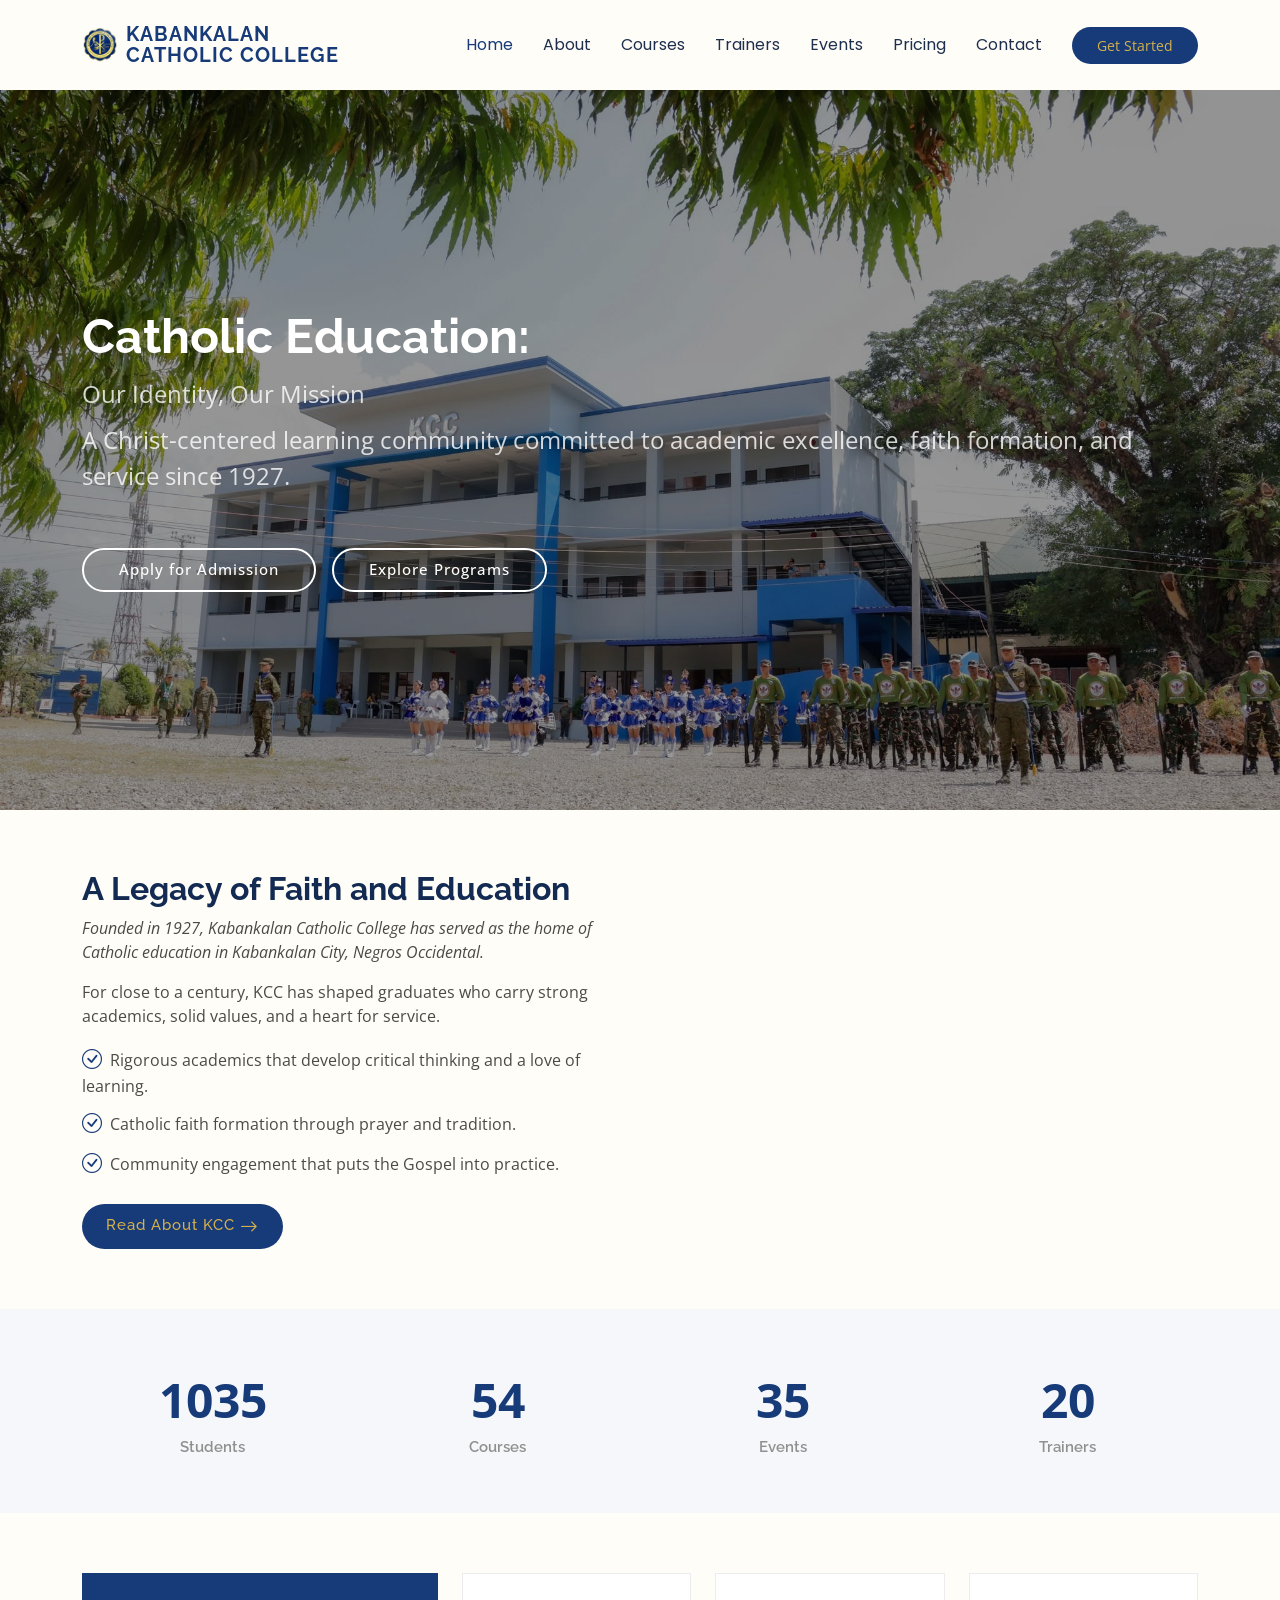
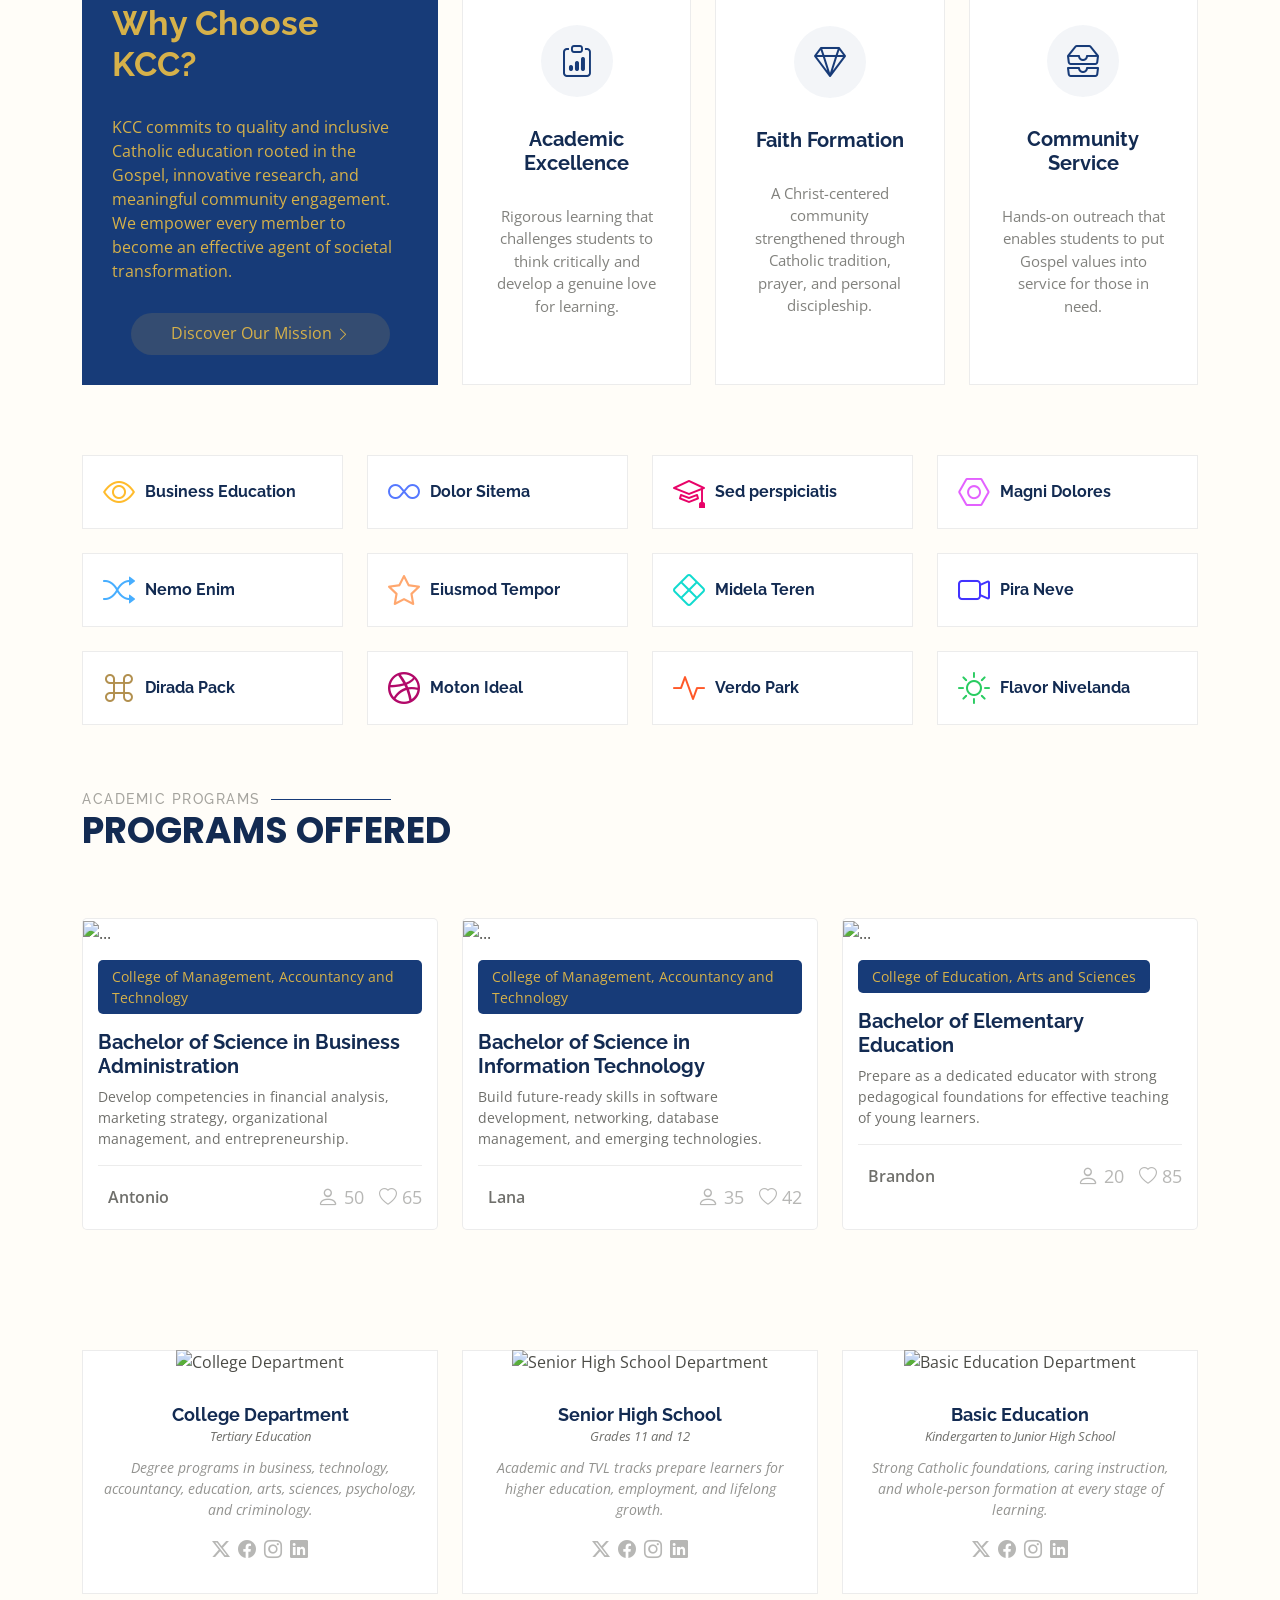
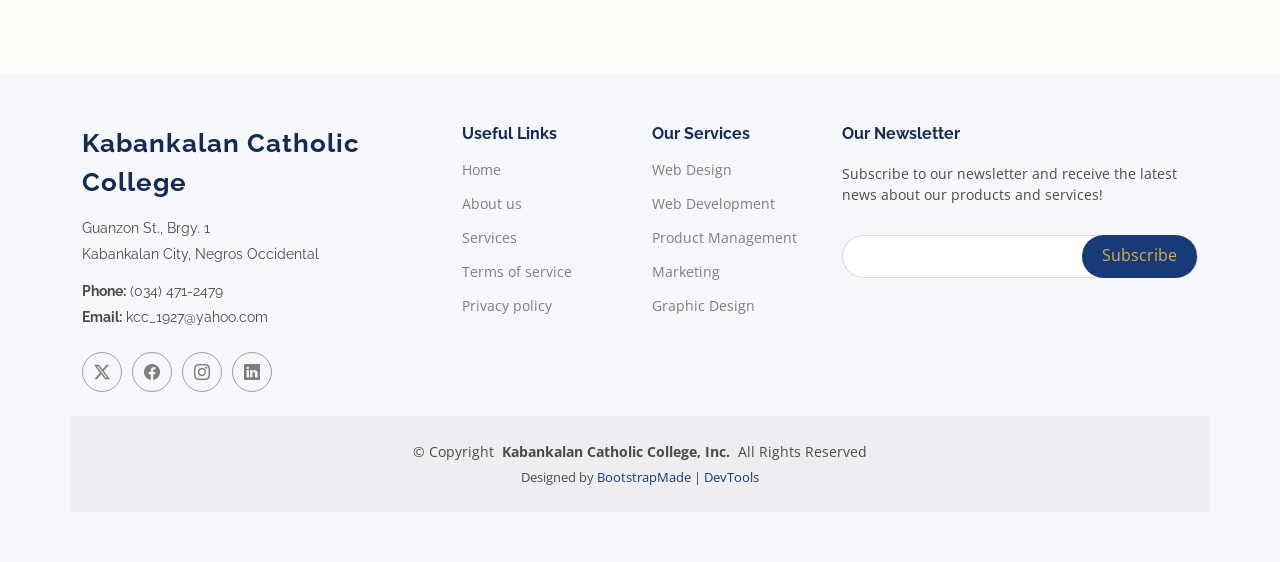
==== commit 5efddeb6: "modfication of html files" ====
--- a/index.html
+++ b/index.html
@@ -42,8 +42,7 @@
     <div class="container-fluid container-xl position-relative d-flex align-items-center">
 
       <a href="index.html" class="logo d-flex align-items-center me-auto">
-        <!-- Uncomment the line below if you also wish to use an image logo -->
-        <!-- <img src="assets/img/logo.webp" alt=""> -->
+        <img src="assets/img/kcc-logo.png" alt="Kabankalan Catholic College logo">
         <h1 class="sitename">Kabankalan Catholic College</h1>
       </a>
 
@@ -75,8 +74,10 @@
       <div class="container">
         <h2 data-aos="fade-up" data-aos-delay="100">Catholic Education:</h2>
         <p data-aos="fade-up" data-aos-delay="200">Our Identity, Our Mission</p>
+        <p class="mb-0" data-aos="fade-up" data-aos-delay="250">A Christ-centered learning community committed to academic excellence, faith formation, and service since 1927.</p>
         <div class="d-flex mt-4" data-aos="fade-up" data-aos-delay="300">
-          <a href="courses.html" class="btn-get-started">Get Started</a>
+          <a href="https://kcc.wela.ph/" class="btn-get-started" target="_blank" rel="noopener">Apply for Admission</a>
+          <a href="courses.html" class="btn-get-started ms-3">Explore Programs</a>
         </div>
       </div>
 
@@ -94,17 +95,17 @@
           </div>
 
           <div class="col-lg-6 order-2 order-lg-1 content" data-aos="fade-up" data-aos-delay="200">
-            <h3>Voluptatem dignissimos provident quasi corporis</h3>
+            <h3>A Legacy of Faith and Education</h3>
             <p class="fst-italic">
-              Lorem ipsum dolor sit amet, consectetur adipiscing elit, sed do eiusmod tempor incididunt ut labore et dolore
-              magna aliqua.
+              Founded in 1927, Kabankalan Catholic College has served as the home of Catholic education in Kabankalan City, Negros Occidental.
             </p>
+            <p>For close to a century, KCC has shaped graduates who carry strong academics, solid values, and a heart for service.</p>
             <ul>
-              <li><i class="bi bi-check-circle"></i> <span>Ullamco laboris nisi ut aliquip ex ea commodo consequat.</span></li>
-              <li><i class="bi bi-check-circle"></i> <span>Duis aute irure dolor in reprehenderit in voluptate velit.</span></li>
-              <li><i class="bi bi-check-circle"></i> <span>Ullamco laboris nisi ut aliquip ex ea commodo consequat. Duis aute irure dolor in reprehenderit in voluptate trideta storacalaperda mastiro dolore eu fugiat nulla pariatur.</span></li>
+              <li><i class="bi bi-check-circle"></i> <span>Rigorous academics that develop critical thinking and a love of learning.</span></li>
+              <li><i class="bi bi-check-circle"></i> <span>Catholic faith formation through prayer and tradition.</span></li>
+              <li><i class="bi bi-check-circle"></i> <span>Community engagement that puts the Gospel into practice.</span></li>
             </ul>
-            <a href="#" class="read-more"><span>Read More</span><i class="bi bi-arrow-right"></i></a>
+            <a href="about.html" class="read-more"><span>Read About KCC</span><i class="bi bi-arrow-right"></i></a>
           </div>
 
         </div>
@@ -163,13 +164,12 @@
 
           <div class="col-lg-4" data-aos="fade-up" data-aos-delay="100">
             <div class="why-box">
-              <h3>Why Choose Our Products?</h3>
+              <h3>Why Choose KCC?</h3>
               <p>
-                Lorem ipsum dolor sit amet, consectetur adipiscing elit, sed do eiusmod tempor incididunt ut labore et dolore magna aliqua. Duis aute irure dolor in reprehenderit
-                Asperiores dolores sed et. Tenetur quia eos. Autem tempore quibusdam vel necessitatibus optio ad corporis.
+                KCC commits to quality and inclusive Catholic education rooted in the Gospel, innovative research, and meaningful community engagement. We empower every member to become an effective agent of societal transformation.
               </p>
               <div class="text-center">
-                <a href="#" class="more-btn"><span>Learn More</span> <i class="bi bi-chevron-right"></i></a>
+                <a href="about.html" class="more-btn"><span>Discover Our Mission</span> <i class="bi bi-chevron-right"></i></a>
               </div>
             </div>
           </div><!-- End Why Box -->
@@ -180,24 +180,24 @@
               <div class="col-xl-4">
                 <div class="icon-box d-flex flex-column justify-content-center align-items-center">
                   <i class="bi bi-clipboard-data"></i>
-                  <h4>Corporis voluptates officia eiusmod</h4>
-                  <p>Consequuntur sunt aut quasi enim aliquam quae harum pariatur laboris nisi ut aliquip</p>
+                  <h4>Academic Excellence</h4>
+                  <p>Rigorous learning that challenges students to think critically and develop a genuine love for learning.</p>
                 </div>
               </div><!-- End Icon Box -->
 
               <div class="col-xl-4" data-aos="fade-up" data-aos-delay="300">
                 <div class="icon-box d-flex flex-column justify-content-center align-items-center">
                   <i class="bi bi-gem"></i>
-                  <h4>Ullamco laboris ladore pan</h4>
-                  <p>Excepteur sint occaecat cupidatat non proident, sunt in culpa qui officia deserunt</p>
+                  <h4>Faith Formation</h4>
+                  <p>A Christ-centered community strengthened through Catholic tradition, prayer, and personal discipleship.</p>
                 </div>
               </div><!-- End Icon Box -->
 
               <div class="col-xl-4" data-aos="fade-up" data-aos-delay="400">
                 <div class="icon-box d-flex flex-column justify-content-center align-items-center">
                   <i class="bi bi-inboxes"></i>
-                  <h4>Labore consequatur incidid dolore</h4>
-                  <p>Aut suscipit aut cum nemo deleniti aut omnis. Doloribus ut maiores omnis facere</p>
+                  <h4>Community Service</h4>
+                  <p>Hands-on outreach that enables students to put Gospel values into service for those in need.</p>
                 </div>
               </div><!-- End Icon Box -->
 
@@ -220,7 +220,7 @@
           <div class="col-lg-3 col-md-4" data-aos="fade-up" data-aos-delay="100">
             <div class="features-item">
               <i class="bi bi-eye" style="color: #ffbb2c;"></i>
-              <h3><a href="" class="stretched-link">Lorem Ipsum</a></h3>
+              <h3><a href="courses.html" class="stretched-link">Business Education</a></h3>
             </div>
           </div><!-- End Feature Item -->
 
@@ -312,8 +312,8 @@
 
       <!-- Section Title -->
       <div class="container section-title" data-aos="fade-up">
-        <h2>Courses</h2>
-        <p>Popular Courses</p>
+        <h2>Academic Programs</h2>
+        <p>Programs Offered</p>
       </div><!-- End Section Title -->
 
       <div class="container">
@@ -325,12 +325,11 @@
               <img src="assets/img/course/course-1.webp" class="img-fluid" alt="...">
               <div class="course-content">
                 <div class="d-flex justify-content-between align-items-center mb-3">
-                  <p class="category">Web Development</p>
-                  <p class="price">$169</p>
-                </div>
-
-                <h3><a href="course-details.html">Website Design</a></h3>
-                <p class="description">Et architecto provident deleniti facere repellat nobis iste. Id facere quia quae dolores dolorem tempore.</p>
+                  <p class="category">College of Management, Accountancy and Technology</p>
+                </div>
+
+                <h3><a href="course-details.html">Bachelor of Science in Business Administration</a></h3>
+                <p class="description">Develop competencies in financial analysis, marketing strategy, organizational management, and entrepreneurship.</p>
                 <div class="trainer d-flex justify-content-between align-items-center">
                   <div class="trainer-profile d-flex align-items-center">
                     <img src="assets/img/person/person-m-7.webp" class="img-fluid" alt="">
@@ -351,12 +350,11 @@
               <img src="assets/img/course/course-2.webp" class="img-fluid" alt="...">
               <div class="course-content">
                 <div class="d-flex justify-content-between align-items-center mb-3">
-                  <p class="category">Marketing</p>
-                  <p class="price">$250</p>
-                </div>
-
-                <h3><a href="course-details.html">Search Engine Optimization</a></h3>
-                <p class="description">Et architecto provident deleniti facere repellat nobis iste. Id facere quia quae dolores dolorem tempore.</p>
+                  <p class="category">College of Management, Accountancy and Technology</p>
+                </div>
+
+                <h3><a href="course-details.html">Bachelor of Science in Information Technology</a></h3>
+                <p class="description">Build future-ready skills in software development, networking, database management, and emerging technologies.</p>
                 <div class="trainer d-flex justify-content-between align-items-center">
                   <div class="trainer-profile d-flex align-items-center">
                     <img src="assets/img/person/person-f-14.webp" class="img-fluid" alt="">
@@ -377,12 +375,11 @@
               <img src="assets/img/course/course-3.webp" class="img-fluid" alt="...">
               <div class="course-content">
                 <div class="d-flex justify-content-between align-items-center mb-3">
-                  <p class="category">Content</p>
-                  <p class="price">$180</p>
-                </div>
-
-                <h3><a href="course-details.html">Copywriting</a></h3>
-                <p class="description">Et architecto provident deleniti facere repellat nobis iste. Id facere quia quae dolores dolorem tempore.</p>
+                  <p class="category">College of Education, Arts and Sciences</p>
+                </div>
+
+                <h3><a href="course-details.html">Bachelor of Elementary Education</a></h3>
+                <p class="description">Prepare as a dedicated educator with strong pedagogical foundations for effective teaching of young learners.</p>
                 <div class="trainer d-flex justify-content-between align-items-center">
                   <div class="trainer-profile d-flex align-items-center">
                     <img src="assets/img/person/person-m-12.webp" class="img-fluid" alt="">
@@ -413,12 +410,12 @@
 
           <div class="col-lg-4 col-md-6 d-flex" data-aos="fade-up" data-aos-delay="100">
             <div class="member">
-              <img src="assets/img/trainers/trainer-1.jpg" class="img-fluid" alt="">
+              <img src="assets/img/trainers/trainer-1.jpg" class="img-fluid" alt="College Department">
               <div class="member-content">
-                <h4>Walter White</h4>
-                <span>Web Development</span>
+                <h4>College Department</h4>
+                <span>Tertiary Education</span>
                 <p>
-                  Magni qui quod omnis unde et eos fuga et exercitationem. Odio veritatis perspiciatis quaerat qui aut aut aut
+                  Degree programs in business, technology, accountancy, education, arts, sciences, psychology, and criminology.
                 </p>
                 <div class="social">
                   <a href=""><i class="bi bi-twitter-x"></i></a>
@@ -432,12 +429,12 @@
 
           <div class="col-lg-4 col-md-6 d-flex" data-aos="fade-up" data-aos-delay="200">
             <div class="member">
-              <img src="assets/img/trainers/trainer-2.jpg" class="img-fluid" alt="">
+              <img src="assets/img/trainers/trainer-2.jpg" class="img-fluid" alt="Senior High School Department">
               <div class="member-content">
-                <h4>Sarah Jhinson</h4>
-                <span>Marketing</span>
+                <h4>Senior High School</h4>
+                <span>Grades 11 and 12</span>
                 <p>
-                  Repellat fugiat adipisci nemo illum nesciunt voluptas repellendus. In architecto rerum rerum temporibus
+                  Academic and TVL tracks prepare learners for higher education, employment, and lifelong growth.
                 </p>
                 <div class="social">
                   <a href=""><i class="bi bi-twitter-x"></i></a>
@@ -451,12 +448,12 @@
 
           <div class="col-lg-4 col-md-6 d-flex" data-aos="fade-up" data-aos-delay="300">
             <div class="member">
-              <img src="assets/img/trainers/trainer-3.jpg" class="img-fluid" alt="">
+              <img src="assets/img/trainers/trainer-3.jpg" class="img-fluid" alt="Basic Education Department">
               <div class="member-content">
-                <h4>William Anderson</h4>
-                <span>Content</span>
+                <h4>Basic Education</h4>
+                <span>Kindergarten to Junior High School</span>
                 <p>
-                  Voluptas necessitatibus occaecati quia. Earum totam consequuntur qui porro et laborum toro des clara
+                  Strong Catholic foundations, caring instruction, and whole-person formation at every stage of learning.
                 </p>
                 <div class="social">
                   <a href=""><i class="bi bi-twitter-x"></i></a>
@@ -482,13 +479,13 @@
       <div class="row gy-4">
         <div class="col-lg-4 col-md-6 footer-about">
           <a href="index.html" class="logo d-flex align-items-center">
-            <span class="sitename">Mentor</span>
+            <span class="sitename">Kabankalan Catholic College</span>
           </a>
           <div class="footer-contact pt-3">
-            <p>A108 Adam Street</p>
-            <p>New York, NY 535022</p>
-            <p class="mt-3"><strong>Phone:</strong> <span>+1 5589 55488 55</span></p>
-            <p><strong>Email:</strong> <span>info@example.com</span></p>
+            <p>Guanzon St., Brgy. 1</p>
+            <p>Kabankalan City, Negros Occidental</p>
+            <p class="mt-3"><strong>Phone:</strong> <span>(034) 471-2479</span></p>
+            <p><strong>Email:</strong> <span>kcc_1927@yahoo.com</span></p>
           </div>
           <div class="social-links d-flex mt-4">
             <a href=""><i class="bi bi-twitter-x"></i></a>
@@ -535,7 +532,7 @@
     </div>
 
     <div class="container copyright text-center mt-4">
-      <p>© <span>Copyright</span> <strong class="px-1 sitename">Mentor</strong> <span>All Rights Reserved</span></p>
+      <p>© <span>Copyright</span> <strong class="px-1 sitename">Kabankalan Catholic College, Inc.</strong> <span>All Rights Reserved</span></p>
       <div class="credits">
         <!-- All the links in the footer should remain intact. -->
         <!-- You can delete the links only if you've purchased the pro version. -->
--- a/assets/css/main.css
+++ b/assets/css/main.css
@@ -18,29 +18,29 @@
 }
 
 /* Global Colors - The following color variables are used throughout the website. Updating them here will change the color scheme of the entire website */
-:root { 
-  --background-color: #fffffffb; /* Background color for the entire website, including individual sections */
-  --default-color: #444444; /* Default color used for the majority of the text content across the entire website */
-  --heading-color: #37423b; /* Color for headings, subheadings and title throughout the website */
-  --accent-color: #1520b6; /* Accent color that represents your brand on the website. It's used for buttons, links, and other elements that need to stand out */
-  --surface-color: #ffffff; /* The surface color is used as a background of boxed elements within sections, such as cards, icon boxes, or other elements that require a visual separation from the global background. */
-  --contrast-color: #ecc513; /* Contrast color for text, ensuring readability against backgrounds of accent, heading, or default colors. */
+:root {
+  --background-color: #fffdf8;
+  --default-color: #4b4b46;
+  --heading-color: #132b52;
+  --accent-color: #173b78;
+  --surface-color: #ffffff;
+  --contrast-color: #d6b14a;
 }
 
 /* Nav Menu Colors - The following color variables are used specifically for the navigation menu. They are separate from the global colors to allow for more customization options */
 :root {
-  --nav-color: #272828;  /* The default color of the main navmenu links */
-  --nav-hover-color: #1b1ed6; /* Applied to main navmenu links when they are hovered over or active */
+  --nav-color: #1e2f4d;
+  --nav-hover-color: #173b78;
   --nav-mobile-background-color: #ffffff; /* Used as the background color for mobile navigation menu */
   --nav-dropdown-background-color: #ffffff; /* Used as the background color for dropdown items that appear when hovering over primary navigation items */
   --nav-dropdown-color: #272828; /* Used for navigation links of the dropdown items in the navigation menu. */
-  --nav-dropdown-hover-color: #1b1ed6; /* Similar to --nav-hover-color, this color is applied to dropdown navigation links when they are hovered over. */
+  --nav-dropdown-hover-color: #173b78;
 }
 
 /* Color Presets - These classes override global colors when applied to any section or element, providing reuse of the sam color scheme. */
 
 .light-background {
-  --background-color: #f9f9f9;
+  --background-color: #f5f7fb;
   --surface-color: #ffffff;
 }
 
@@ -75,6 +75,18 @@
 a:hover {
   color: color-mix(in srgb, var(--accent-color), transparent 25%);
   text-decoration: none;
+}
+
+.header .logo img {
+  max-height: 52px;
+  width: auto;
+  margin-right: 10px;
+}
+
+.header .logo .sitename {
+  font-size: 20px;
+  line-height: 1.05;
+  max-width: 220px;
 }
 
 h1,
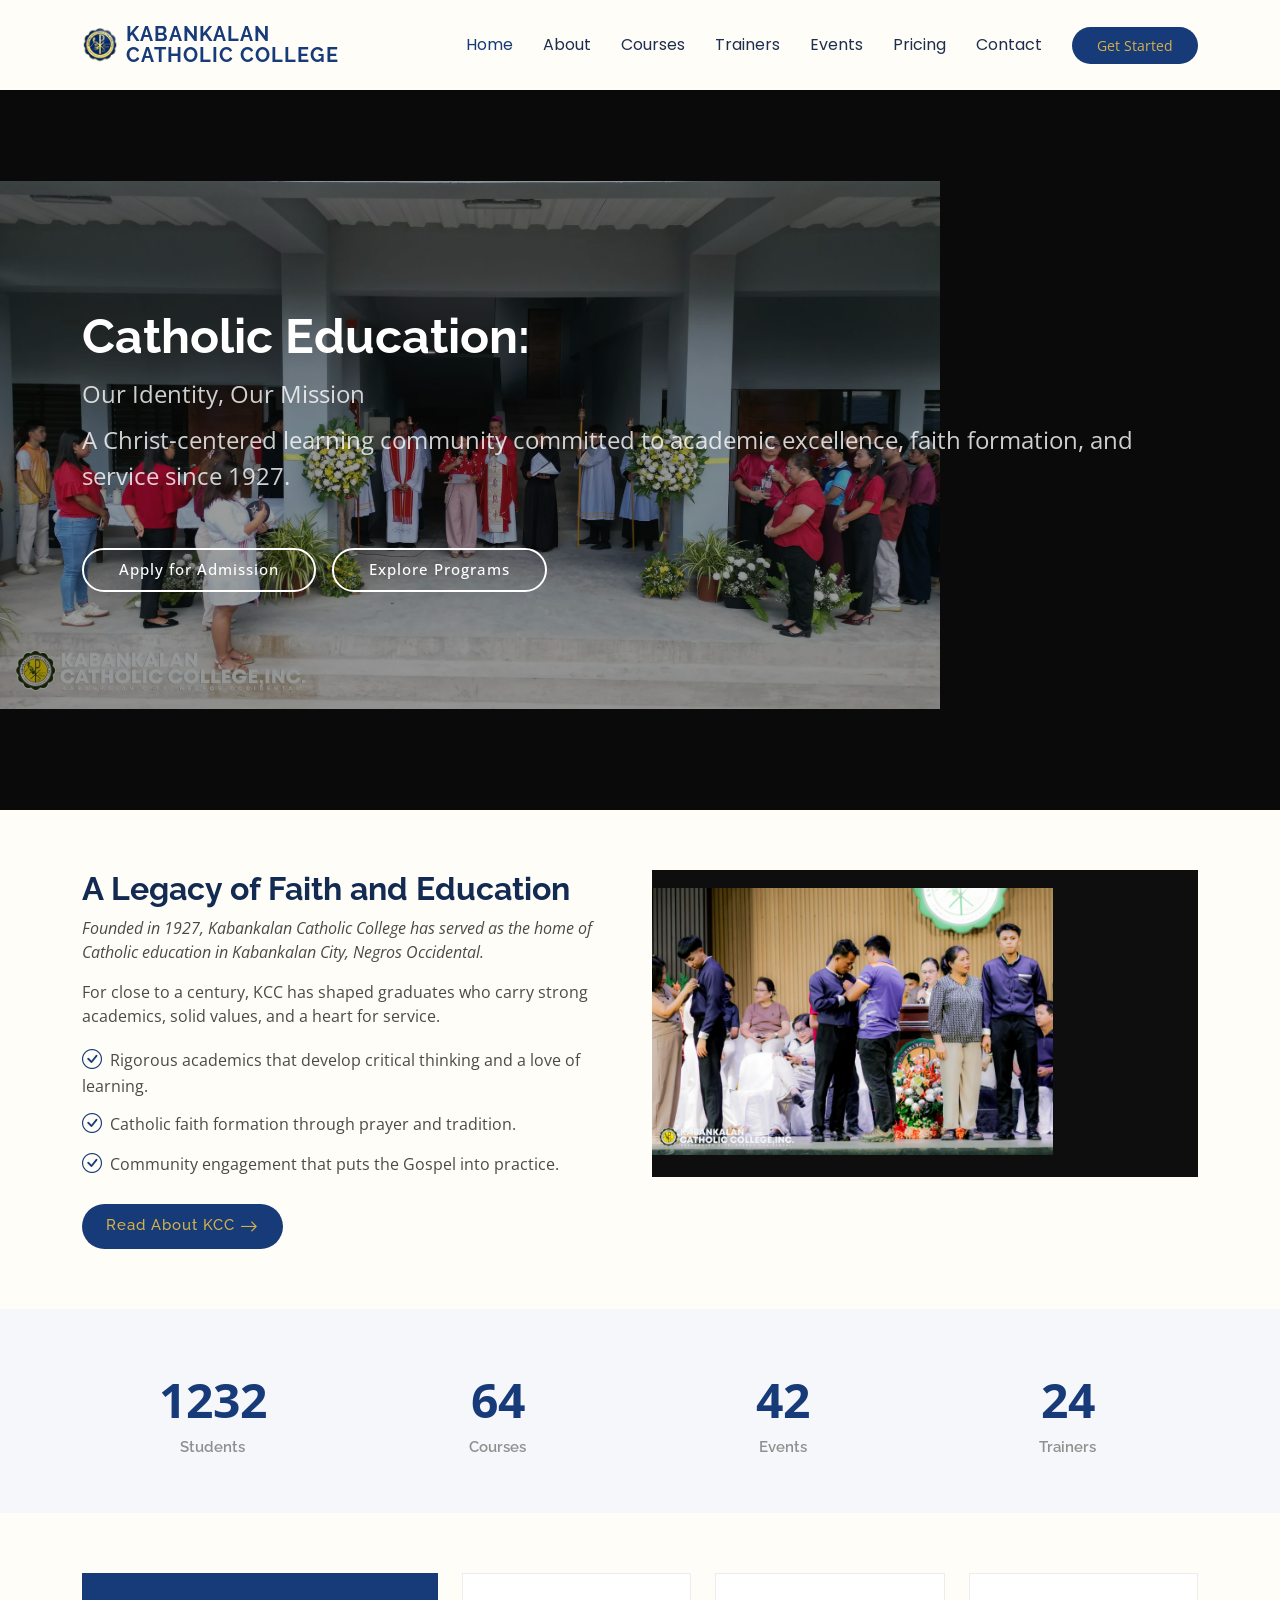
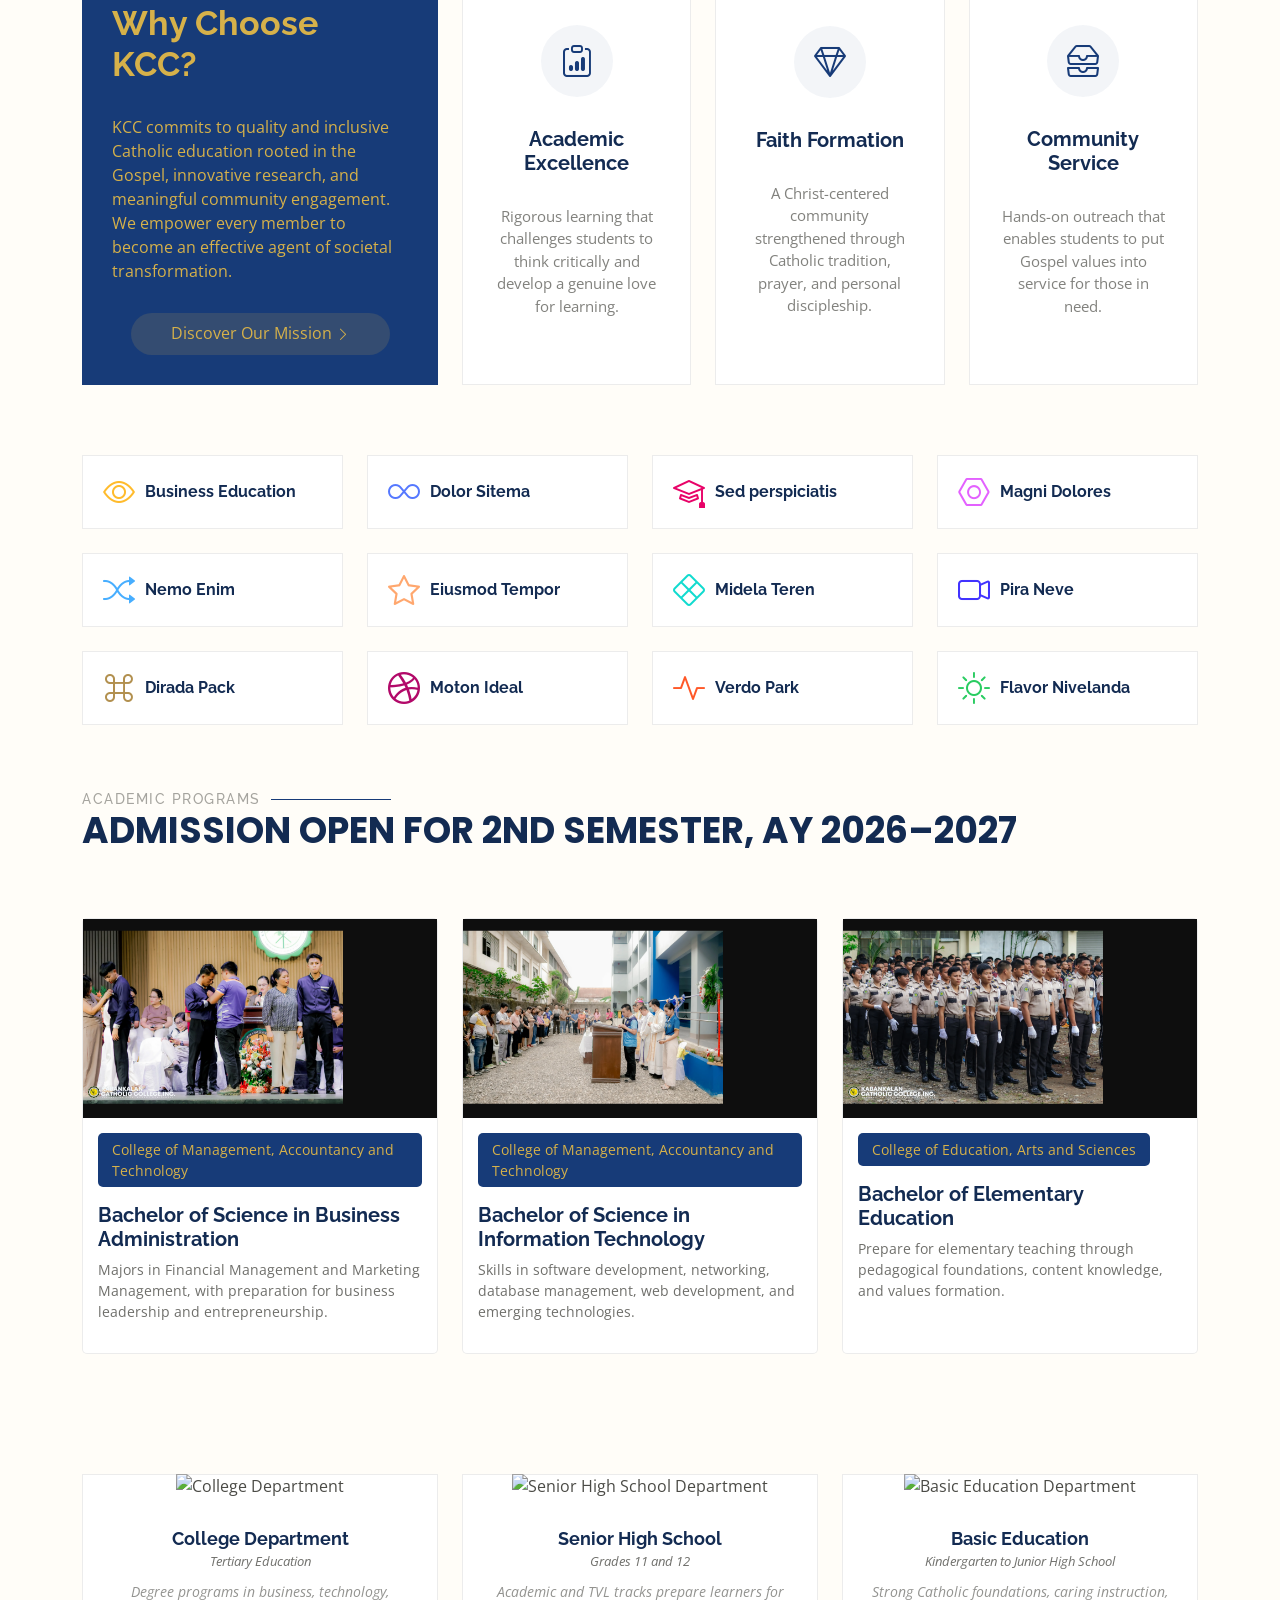
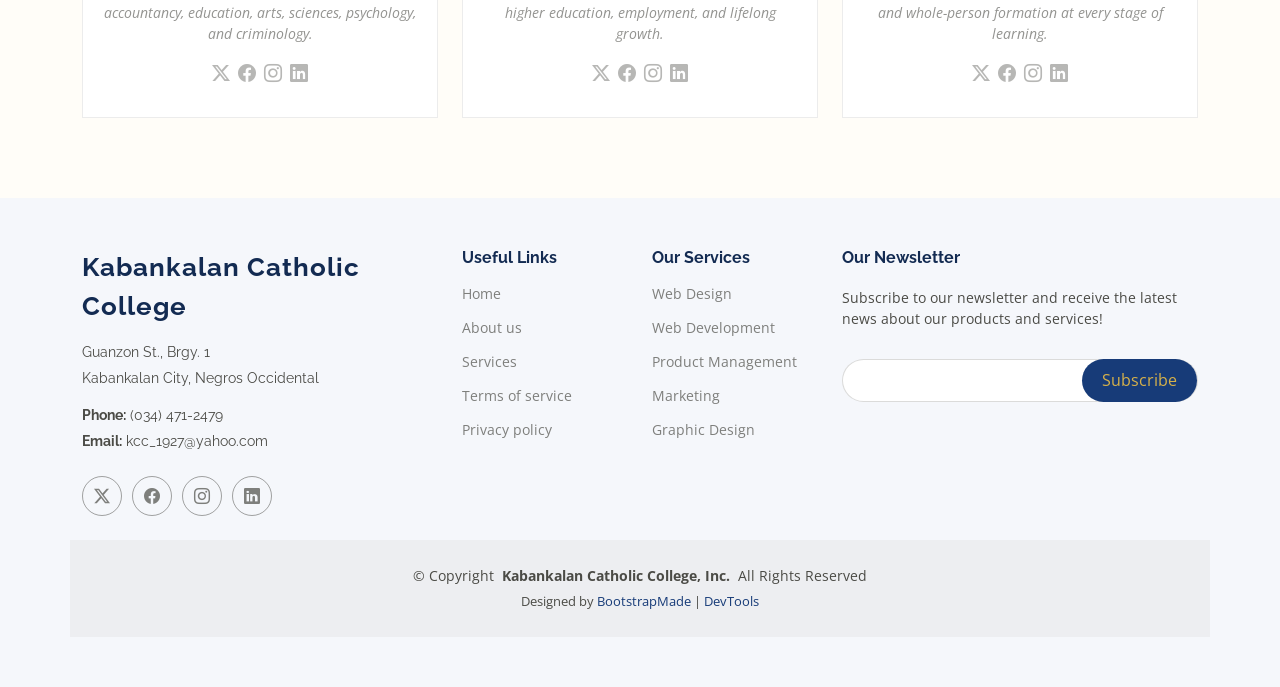
==== commit 93bc5520: "Assets adjustment and courses modification" ====
--- a/index.html
+++ b/index.html
@@ -69,7 +69,7 @@
     <!-- Hero Section -->
     <section id="hero" class="hero section dark-background">
 
-      <img src="assets/img/hero-bg.jpg" alt="" data-aos="fade-in">
+      <img src="assets/img/kcc/hero.png" alt="Kabankalan Catholic College campus ceremony" data-aos="fade-in">
 
       <div class="container">
         <h2 data-aos="fade-up" data-aos-delay="100">Catholic Education:</h2>
@@ -91,7 +91,7 @@
         <div class="row gy-4">
 
           <div class="col-lg-6 order-1 order-lg-2" data-aos="fade-up" data-aos-delay="100">
-            <img src="assets/img/about.jpg" class="img-fluid" alt="">
+            <img src="assets/img/kcc/campus.png" class="img-fluid" alt="KCC academic celebration">
           </div>
 
           <div class="col-lg-6 order-2 order-lg-1 content" data-aos="fade-up" data-aos-delay="200">
@@ -313,7 +313,7 @@
       <!-- Section Title -->
       <div class="container section-title" data-aos="fade-up">
         <h2>Academic Programs</h2>
-        <p>Programs Offered</p>
+        <p>Admission Open for 2nd Semester, AY 2026–2027</p>
       </div><!-- End Section Title -->
 
       <div class="container">
@@ -322,75 +322,42 @@
 
           <div class="col-lg-4 col-md-6 d-flex align-items-stretch" data-aos="zoom-in" data-aos-delay="100">
             <div class="course-item">
-              <img src="assets/img/course/course-1.webp" class="img-fluid" alt="...">
+              <img src="assets/img/kcc/campus.png" class="img-fluid" alt="KCC campus programs">
               <div class="course-content">
                 <div class="d-flex justify-content-between align-items-center mb-3">
                   <p class="category">College of Management, Accountancy and Technology</p>
                 </div>
 
-                <h3><a href="course-details.html">Bachelor of Science in Business Administration</a></h3>
-                <p class="description">Develop competencies in financial analysis, marketing strategy, organizational management, and entrepreneurship.</p>
-                <div class="trainer d-flex justify-content-between align-items-center">
-                  <div class="trainer-profile d-flex align-items-center">
-                    <img src="assets/img/person/person-m-7.webp" class="img-fluid" alt="">
-                    <a href="" class="trainer-link">Antonio</a>
-                  </div>
-                  <div class="trainer-rank d-flex align-items-center">
-                    <i class="bi bi-person user-icon"></i>&nbsp;50
-                    &nbsp;&nbsp;
-                    <i class="bi bi-heart heart-icon"></i>&nbsp;65
-                  </div>
-                </div>
+                <h3><a href="courses.html">Bachelor of Science in Business Administration</a></h3>
+                <p class="description">Majors in Financial Management and Marketing Management, with preparation for business leadership and entrepreneurship.</p>
               </div>
             </div>
           </div> <!-- End Course Item-->
 
           <div class="col-lg-4 col-md-6 d-flex align-items-stretch mt-4 mt-md-0" data-aos="zoom-in" data-aos-delay="200">
             <div class="course-item">
-              <img src="assets/img/course/course-2.webp" class="img-fluid" alt="...">
+              <img src="assets/img/kcc/spiritual.png" class="img-fluid" alt="KCC spiritual activity">
               <div class="course-content">
                 <div class="d-flex justify-content-between align-items-center mb-3">
                   <p class="category">College of Management, Accountancy and Technology</p>
                 </div>
 
-                <h3><a href="course-details.html">Bachelor of Science in Information Technology</a></h3>
-                <p class="description">Build future-ready skills in software development, networking, database management, and emerging technologies.</p>
-                <div class="trainer d-flex justify-content-between align-items-center">
-                  <div class="trainer-profile d-flex align-items-center">
-                    <img src="assets/img/person/person-f-14.webp" class="img-fluid" alt="">
-                    <a href="" class="trainer-link">Lana</a>
-                  </div>
-                  <div class="trainer-rank d-flex align-items-center">
-                    <i class="bi bi-person user-icon"></i>&nbsp;35
-                    &nbsp;&nbsp;
-                    <i class="bi bi-heart heart-icon"></i>&nbsp;42
-                  </div>
-                </div>
+                <h3><a href="courses.html">Bachelor of Science in Information Technology</a></h3>
+                <p class="description">Skills in software development, networking, database management, web development, and emerging technologies.</p>
               </div>
             </div>
           </div> <!-- End Course Item-->
 
           <div class="col-lg-4 col-md-6 d-flex align-items-stretch mt-4 mt-lg-0" data-aos="zoom-in" data-aos-delay="300">
             <div class="course-item">
-              <img src="assets/img/course/course-3.webp" class="img-fluid" alt="...">
+              <img src="assets/img/kcc/crim.png" class="img-fluid" alt="KCC criminology activity">
               <div class="course-content">
                 <div class="d-flex justify-content-between align-items-center mb-3">
                   <p class="category">College of Education, Arts and Sciences</p>
                 </div>
 
-                <h3><a href="course-details.html">Bachelor of Elementary Education</a></h3>
-                <p class="description">Prepare as a dedicated educator with strong pedagogical foundations for effective teaching of young learners.</p>
-                <div class="trainer d-flex justify-content-between align-items-center">
-                  <div class="trainer-profile d-flex align-items-center">
-                    <img src="assets/img/person/person-m-12.webp" class="img-fluid" alt="">
-                    <a href="" class="trainer-link">Brandon</a>
-                  </div>
-                  <div class="trainer-rank d-flex align-items-center">
-                    <i class="bi bi-person user-icon"></i>&nbsp;20
-                    &nbsp;&nbsp;
-                    <i class="bi bi-heart heart-icon"></i>&nbsp;85
-                  </div>
-                </div>
+                <h3><a href="courses.html">Bachelor of Elementary Education</a></h3>
+                <p class="description">Prepare for elementary teaching through pedagogical foundations, content knowledge, and values formation.</p>
               </div>
             </div>
           </div> <!-- End Course Item-->
--- a/assets/css/main.css
+++ b/assets/css/main.css
@@ -1302,7 +1302,8 @@
 /*--------------------------------------------------------------
 # About Us Section
 --------------------------------------------------------------*/
-.about-us .content h3 {
+.about-us .content h3,
+.vision .content h3 {
   font-size: 2rem;
   font-weight: 700;
 }
@@ -1322,12 +1323,18 @@
   color: var(--accent-color);
 }
 
-.about-us .content p:last-child {
+.about-us .content p:last-child,
+.vision .content p:last-child {
   margin-bottom: 0;
 }
 
-/*--------------------------------------------------------------
-# Testimonials Section
+.vision .img-fluid {
+  max-width: 360px;
+  width: 100%;
+}
+
+/*--------------------------------------------------------------
+# Vision Section
 --------------------------------------------------------------*/
 .testimonials .testimonial-wrap {
   padding-left: 50px;
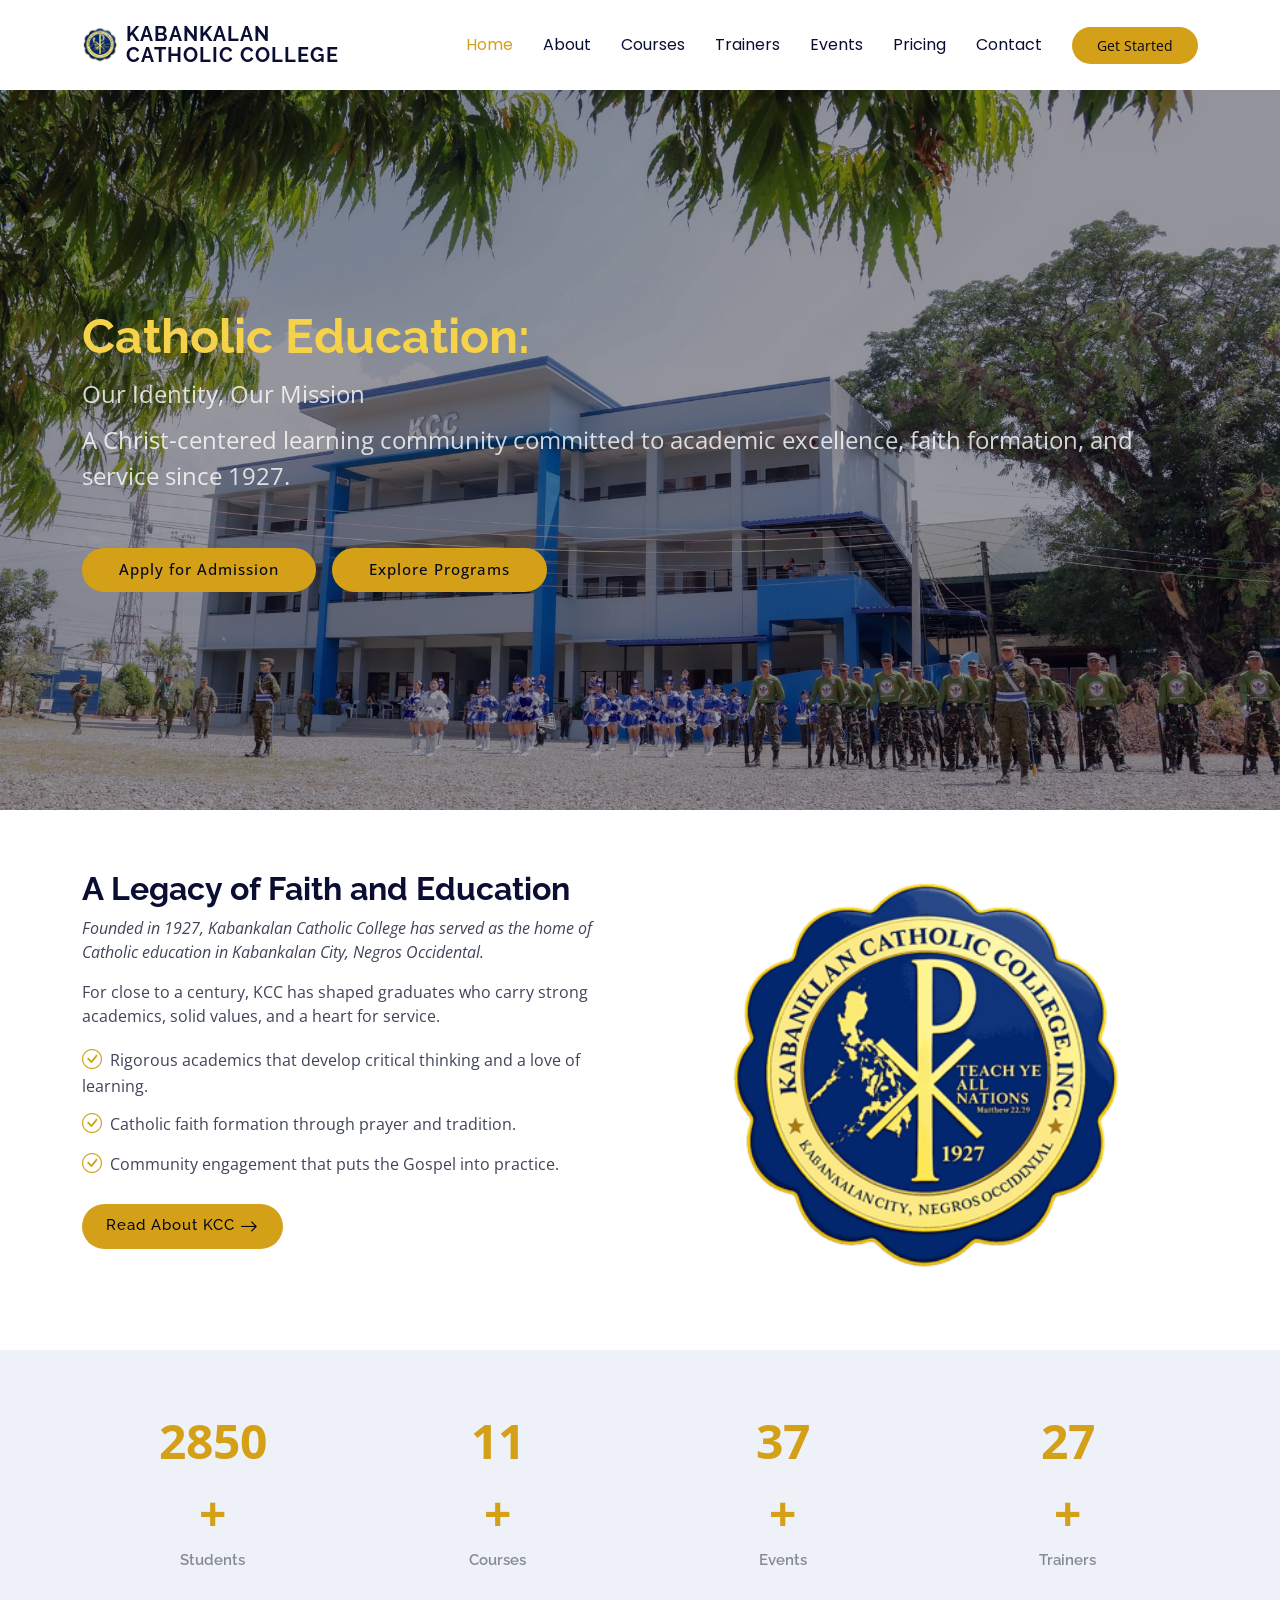
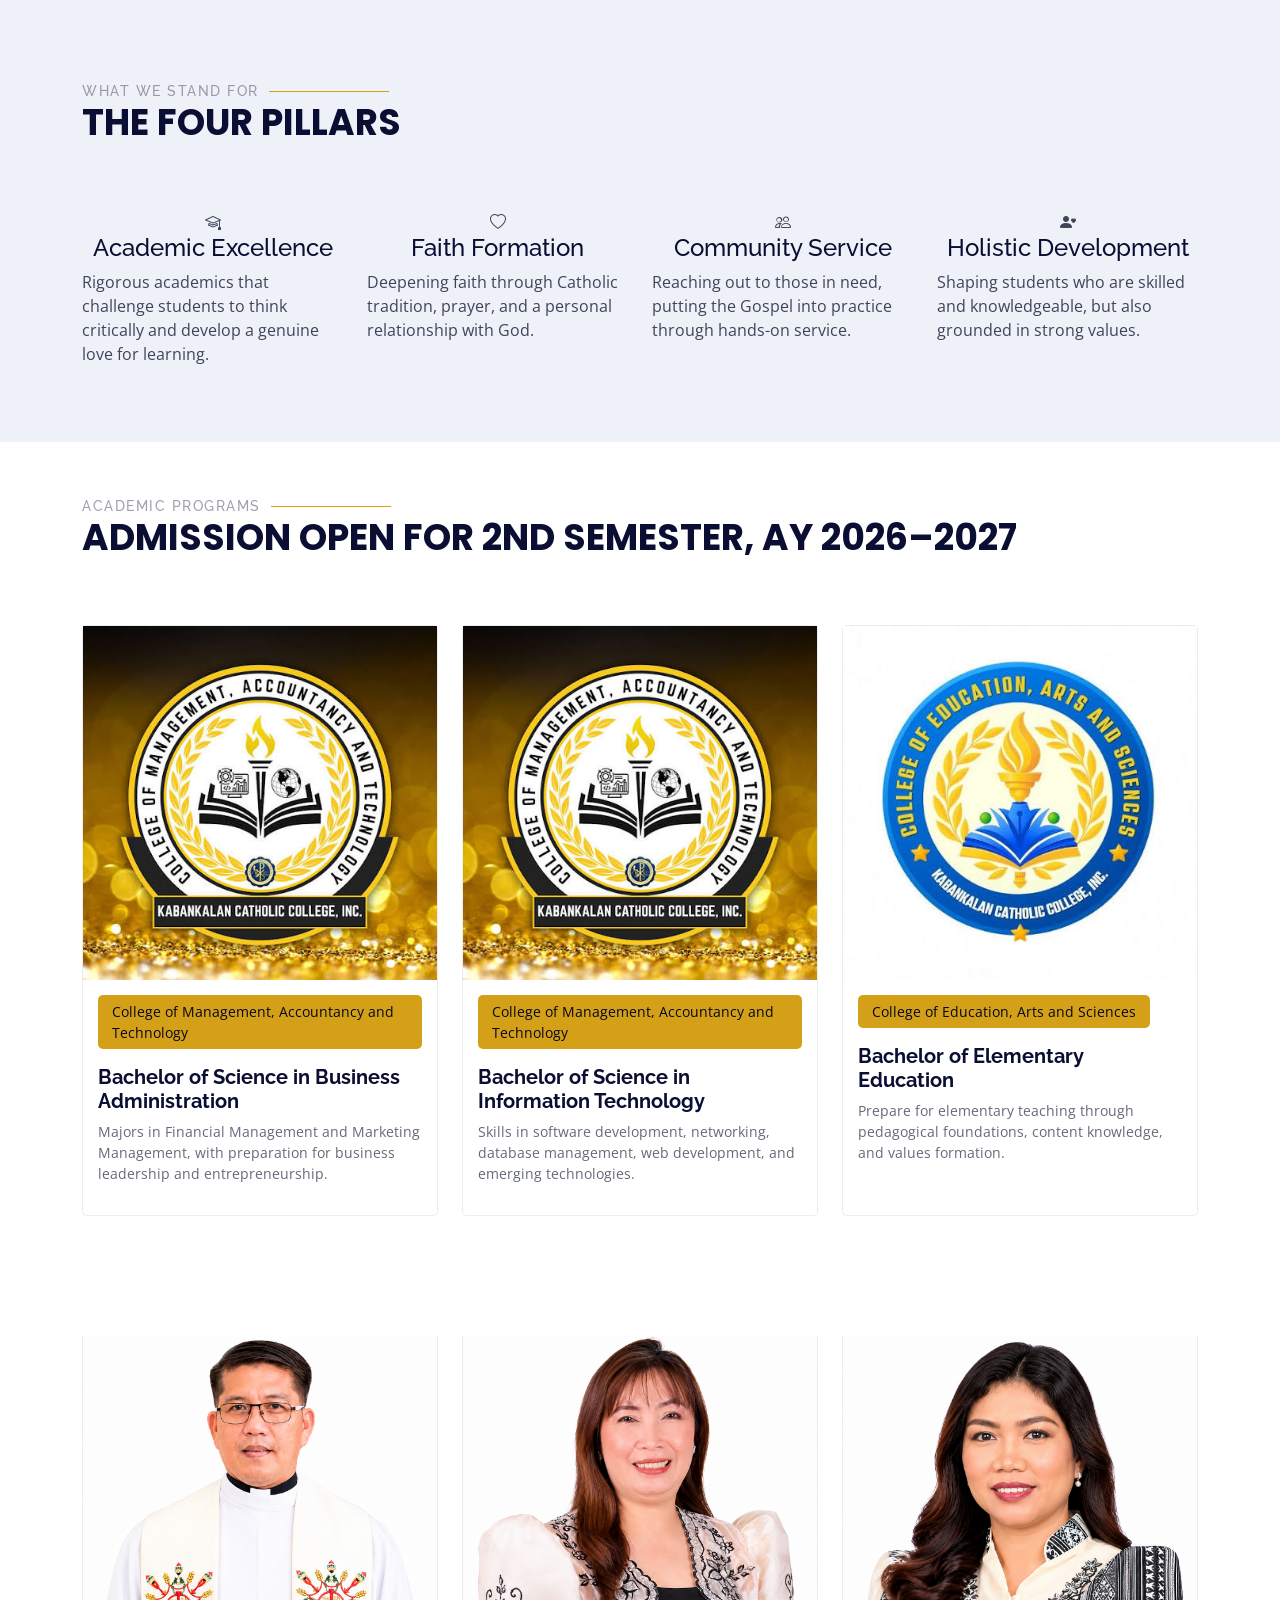
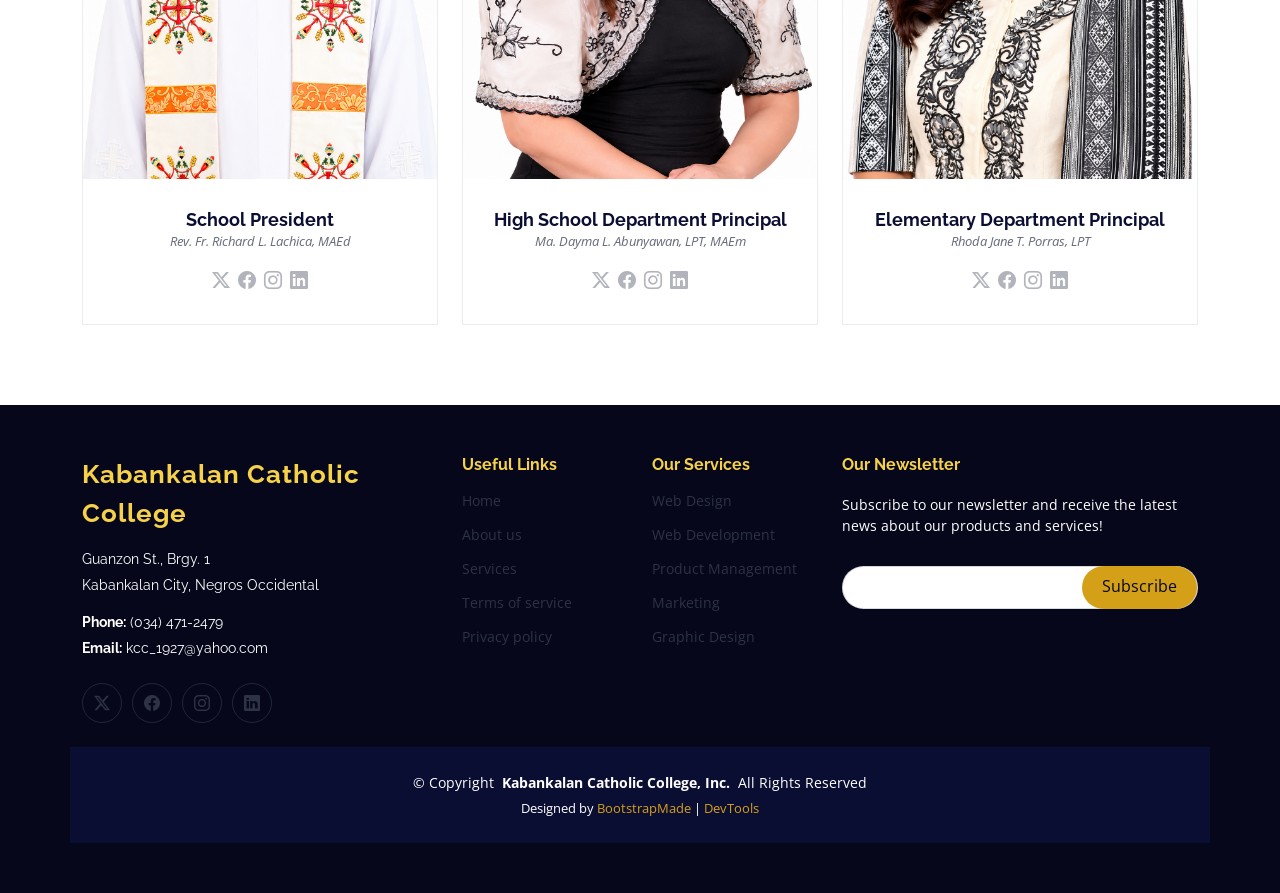
==== commit f3b52bb0: "Assets of school admin" ====
--- a/index.html
+++ b/index.html
@@ -69,7 +69,7 @@
     <!-- Hero Section -->
     <section id="hero" class="hero section dark-background">
 
-      <img src="assets/img/kcc/hero.png" alt="Kabankalan Catholic College campus ceremony" data-aos="fade-in">
+      <img src="assets/img/hero-bg.jpg" alt="Kabankalan Catholic College campus" data-aos="fade-in">
 
       <div class="container">
         <h2 data-aos="fade-up" data-aos-delay="100">Catholic Education:</h2>
@@ -91,7 +91,7 @@
         <div class="row gy-4">
 
           <div class="col-lg-6 order-1 order-lg-2" data-aos="fade-up" data-aos-delay="100">
-            <img src="assets/img/kcc/campus.png" class="img-fluid" alt="KCC academic celebration">
+            <img id="index-legacy-image" src="assets/img/kcc-logo.png" class="img-fluid" alt="Kabankalan Catholic College official logo">
           </div>
 
           <div class="col-lg-6 order-2 order-lg-1 content" data-aos="fade-up" data-aos-delay="200">
@@ -123,28 +123,28 @@
 
           <div class="col-lg-3 col-md-6">
             <div class="stats-item text-center w-100 h-100">
-              <span data-purecounter-start="0" data-purecounter-end="1232" data-purecounter-duration="1" class="purecounter"></span>
+              <span data-purecounter-start="0" data-purecounter-end="3000" data-purecounter-duration="1" class="purecounter"></span><span class="counter-suffix">+</span>
               <p>Students</p>
             </div>
           </div><!-- End Stats Item -->
 
           <div class="col-lg-3 col-md-6">
             <div class="stats-item text-center w-100 h-100">
-              <span data-purecounter-start="0" data-purecounter-end="64" data-purecounter-duration="1" class="purecounter"></span>
+              <span data-purecounter-start="0" data-purecounter-end="12" data-purecounter-duration="1" class="purecounter"></span><span class="counter-suffix">+</span>
               <p>Courses</p>
             </div>
           </div><!-- End Stats Item -->
 
           <div class="col-lg-3 col-md-6">
             <div class="stats-item text-center w-100 h-100">
-              <span data-purecounter-start="0" data-purecounter-end="42" data-purecounter-duration="1" class="purecounter"></span>
+              <span data-purecounter-start="0" data-purecounter-end="40" data-purecounter-duration="1" class="purecounter"></span><span class="counter-suffix">+</span>
               <p>Events</p>
             </div>
           </div><!-- End Stats Item -->
 
           <div class="col-lg-3 col-md-6">
             <div class="stats-item text-center w-100 h-100">
-              <span data-purecounter-start="0" data-purecounter-end="24" data-purecounter-duration="1" class="purecounter"></span>
+              <span data-purecounter-start="0" data-purecounter-end="30" data-purecounter-duration="1" class="purecounter"></span><span class="counter-suffix">+</span>
               <p>Trainers</p>
             </div>
           </div><!-- End Stats Item -->
@@ -155,157 +155,55 @@
 
     </section><!-- /Counts Section -->
 
-    <!-- Why Us Section -->
-    <section id="why-us" class="section why-us">
+    <!-- KCC Four Pillars Section -->
+    <section id="pillars" class="section pillars light-background">
+
+      <div class="container section-title" data-aos="fade-up">
+        <h2>What We Stand For</h2>
+        <p>The Four Pillars</p>
+      </div>
 
       <div class="container">
-
         <div class="row gy-4">
 
-          <div class="col-lg-4" data-aos="fade-up" data-aos-delay="100">
-            <div class="why-box">
-              <h3>Why Choose KCC?</h3>
-              <p>
-                KCC commits to quality and inclusive Catholic education rooted in the Gospel, innovative research, and meaningful community engagement. We empower every member to become an effective agent of societal transformation.
-              </p>
-              <div class="text-center">
-                <a href="about.html" class="more-btn"><span>Discover Our Mission</span> <i class="bi bi-chevron-right"></i></a>
-              </div>
-            </div>
-          </div><!-- End Why Box -->
-
-          <div class="col-lg-8 d-flex align-items-stretch">
-            <div class="row gy-4" data-aos="fade-up" data-aos-delay="200">
-
-              <div class="col-xl-4">
-                <div class="icon-box d-flex flex-column justify-content-center align-items-center">
-                  <i class="bi bi-clipboard-data"></i>
-                  <h4>Academic Excellence</h4>
-                  <p>Rigorous learning that challenges students to think critically and develop a genuine love for learning.</p>
-                </div>
-              </div><!-- End Icon Box -->
-
-              <div class="col-xl-4" data-aos="fade-up" data-aos-delay="300">
-                <div class="icon-box d-flex flex-column justify-content-center align-items-center">
-                  <i class="bi bi-gem"></i>
-                  <h4>Faith Formation</h4>
-                  <p>A Christ-centered community strengthened through Catholic tradition, prayer, and personal discipleship.</p>
-                </div>
-              </div><!-- End Icon Box -->
-
-              <div class="col-xl-4" data-aos="fade-up" data-aos-delay="400">
-                <div class="icon-box d-flex flex-column justify-content-center align-items-center">
-                  <i class="bi bi-inboxes"></i>
-                  <h4>Community Service</h4>
-                  <p>Hands-on outreach that enables students to put Gospel values into service for those in need.</p>
-                </div>
-              </div><!-- End Icon Box -->
-
-            </div>
-          </div>
-
-        </div>
-
-      </div>
-
-    </section><!-- /Why Us Section -->
-
-    <!-- Features Section -->
-    <section id="features" class="features section">
-
-      <div class="container">
-
-        <div class="row gy-4">
-
-          <div class="col-lg-3 col-md-4" data-aos="fade-up" data-aos-delay="100">
-            <div class="features-item">
-              <i class="bi bi-eye" style="color: #ffbb2c;"></i>
-              <h3><a href="courses.html" class="stretched-link">Business Education</a></h3>
-            </div>
-          </div><!-- End Feature Item -->
-
-          <div class="col-lg-3 col-md-4" data-aos="fade-up" data-aos-delay="200">
-            <div class="features-item">
-              <i class="bi bi-infinity" style="color: #5578ff;"></i>
-              <h3><a href="" class="stretched-link">Dolor Sitema</a></h3>
-            </div>
-          </div><!-- End Feature Item -->
-
-          <div class="col-lg-3 col-md-4" data-aos="fade-up" data-aos-delay="300">
-            <div class="features-item">
-              <i class="bi bi-mortarboard" style="color: #e80368;"></i>
-              <h3><a href="" class="stretched-link">Sed perspiciatis</a></h3>
-            </div>
-          </div><!-- End Feature Item -->
-
-          <div class="col-lg-3 col-md-4" data-aos="fade-up" data-aos-delay="400">
-            <div class="features-item">
-              <i class="bi bi-nut" style="color: #e361ff;"></i>
-              <h3><a href="" class="stretched-link">Magni Dolores</a></h3>
-            </div>
-          </div><!-- End Feature Item -->
-
-          <div class="col-lg-3 col-md-4" data-aos="fade-up" data-aos-delay="500">
-            <div class="features-item">
-              <i class="bi bi-shuffle" style="color: #47aeff;"></i>
-              <h3><a href="" class="stretched-link">Nemo Enim</a></h3>
-            </div>
-          </div><!-- End Feature Item -->
-
-          <div class="col-lg-3 col-md-4" data-aos="fade-up" data-aos-delay="600">
-            <div class="features-item">
-              <i class="bi bi-star" style="color: #ffa76e;"></i>
-              <h3><a href="" class="stretched-link">Eiusmod Tempor</a></h3>
-            </div>
-          </div><!-- End Feature Item -->
-
-          <div class="col-lg-3 col-md-4" data-aos="fade-up" data-aos-delay="700">
-            <div class="features-item">
-              <i class="bi bi-x-diamond" style="color: #11dbcf;"></i>
-              <h3><a href="" class="stretched-link">Midela Teren</a></h3>
-            </div>
-          </div><!-- End Feature Item -->
-
-          <div class="col-lg-3 col-md-4" data-aos="fade-up" data-aos-delay="800">
-            <div class="features-item">
-              <i class="bi bi-camera-video" style="color: #4233ff;"></i>
-              <h3><a href="" class="stretched-link">Pira Neve</a></h3>
-            </div>
-          </div><!-- End Feature Item -->
-
-          <div class="col-lg-3 col-md-4" data-aos="fade-up" data-aos-delay="900">
-            <div class="features-item">
-              <i class="bi bi-command" style="color: #b2904f;"></i>
-              <h3><a href="" class="stretched-link">Dirada Pack</a></h3>
-            </div>
-          </div><!-- End Feature Item -->
-
-          <div class="col-lg-3 col-md-4" data-aos="fade-up" data-aos-delay="1000">
-            <div class="features-item">
-              <i class="bi bi-dribbble" style="color: #b20969;"></i>
-              <h3><a href="" class="stretched-link">Moton Ideal</a></h3>
-            </div>
-          </div><!-- End Feature Item -->
-
-          <div class="col-lg-3 col-md-4" data-aos="fade-up" data-aos-delay="1100">
-            <div class="features-item">
-              <i class="bi bi-activity" style="color: #ff5828;"></i>
-              <h3><a href="" class="stretched-link">Verdo Park</a></h3>
-            </div>
-          </div><!-- End Feature Item -->
-
-          <div class="col-lg-3 col-md-4" data-aos="fade-up" data-aos-delay="1200">
-            <div class="features-item">
-              <i class="bi bi-brightness-high" style="color: #29cc61;"></i>
-              <h3><a href="" class="stretched-link">Flavor Nivelanda</a></h3>
-            </div>
-          </div><!-- End Feature Item -->
-
-        </div>
-
-      </div>
-
-    </section><!-- /Features Section -->
+          <div class="col-lg-3 col-md-6" data-aos="fade-up" data-aos-delay="100">
+            <div class="icon-box d-flex flex-column justify-content-center align-items-center">
+              <i class="bi bi-mortarboard"></i>
+              <h4>Academic Excellence</h4>
+              <p>Rigorous academics that challenge students to think critically and develop a genuine love for learning.</p>
+            </div>
+          </div>
+
+          <div class="col-lg-3 col-md-6" data-aos="fade-up" data-aos-delay="200">
+            <div class="icon-box d-flex flex-column justify-content-center align-items-center">
+            <i class="bi bi-heart"></i>
+              <h4>Faith Formation</h4>
+              <p>Deepening faith through Catholic tradition, prayer, and a personal relationship with God.</p>
+            </div>
+          </div>
+
+          <div class="col-lg-3 col-md-6" data-aos="fade-up" data-aos-delay="300">
+            <div class="icon-box d-flex flex-column justify-content-center align-items-center">
+              <i class="bi bi-people"></i>
+              <h4>Community Service</h4>
+              <p>Reaching out to those in need, putting the Gospel into practice through hands-on service.</p>
+            </div>
+          </div>
+
+          <div class="col-lg-3 col-md-6" data-aos="fade-up" data-aos-delay="400">
+            <div class="icon-box d-flex flex-column justify-content-center align-items-center">
+              <i class="bi bi-person-heart"></i>
+              <h4>Holistic Development</h4>
+              <p>Shaping students who are skilled and knowledgeable, but also grounded in strong values.</p>
+            </div>
+          </div>
+
+        </div>
+      </div>
+
+    </section><!-- /KCC Four Pillars Section -->
+
+
 
     <!-- Courses Section -->
     <section id="courses" class="courses section">
@@ -322,7 +220,7 @@
 
           <div class="col-lg-4 col-md-6 d-flex align-items-stretch" data-aos="zoom-in" data-aos-delay="100">
             <div class="course-item">
-              <img src="assets/img/kcc/campus.png" class="img-fluid" alt="KCC campus programs">
+              <img src="assets/img/cmat.png" class="img-fluid" alt="College of Management and Technology logo">
               <div class="course-content">
                 <div class="d-flex justify-content-between align-items-center mb-3">
                   <p class="category">College of Management, Accountancy and Technology</p>
@@ -336,7 +234,7 @@
 
           <div class="col-lg-4 col-md-6 d-flex align-items-stretch mt-4 mt-md-0" data-aos="zoom-in" data-aos-delay="200">
             <div class="course-item">
-              <img src="assets/img/kcc/spiritual.png" class="img-fluid" alt="KCC spiritual activity">
+              <img src="assets/img/cmat.png" class="img-fluid" alt="College of Management and Technology logo">
               <div class="course-content">
                 <div class="d-flex justify-content-between align-items-center mb-3">
                   <p class="category">College of Management, Accountancy and Technology</p>
@@ -350,7 +248,7 @@
 
           <div class="col-lg-4 col-md-6 d-flex align-items-stretch mt-4 mt-lg-0" data-aos="zoom-in" data-aos-delay="300">
             <div class="course-item">
-              <img src="assets/img/kcc/crim.png" class="img-fluid" alt="KCC criminology activity">
+              <img src="assets/img/ceas.png" class="img-fluid" alt="College of Education, Arts and Sciences logo">
               <div class="course-content">
                 <div class="d-flex justify-content-between align-items-center mb-3">
                   <p class="category">College of Education, Arts and Sciences</p>
@@ -379,11 +277,9 @@
             <div class="member">
               <img src="assets/img/trainers/trainer-1.jpg" class="img-fluid" alt="College Department">
               <div class="member-content">
-                <h4>College Department</h4>
-                <span>Tertiary Education</span>
-                <p>
-                  Degree programs in business, technology, accountancy, education, arts, sciences, psychology, and criminology.
-                </p>
+                <h4>School President</h4>
+                <span>Rev. Fr. Richard L. Lachica, MAEd</span>
+             
                 <div class="social">
                   <a href=""><i class="bi bi-twitter-x"></i></a>
                   <a href=""><i class="bi bi-facebook"></i></a>
@@ -398,11 +294,9 @@
             <div class="member">
               <img src="assets/img/trainers/trainer-2.jpg" class="img-fluid" alt="Senior High School Department">
               <div class="member-content">
-                <h4>Senior High School</h4>
-                <span>Grades 11 and 12</span>
-                <p>
-                  Academic and TVL tracks prepare learners for higher education, employment, and lifelong growth.
-                </p>
+                <h4>High School Department Principal</h4>
+                <span>Ma. Dayma L. Abunyawan, LPT, MAEm</span>
+                
                 <div class="social">
                   <a href=""><i class="bi bi-twitter-x"></i></a>
                   <a href=""><i class="bi bi-facebook"></i></a>
@@ -417,11 +311,9 @@
             <div class="member">
               <img src="assets/img/trainers/trainer-3.jpg" class="img-fluid" alt="Basic Education Department">
               <div class="member-content">
-                <h4>Basic Education</h4>
-                <span>Kindergarten to Junior High School</span>
-                <p>
-                  Strong Catholic foundations, caring instruction, and whole-person formation at every stage of learning.
-                </p>
+                <h4>Elementary Department Principal</h4>
+                <span>Rhoda Jane T. Porras, LPT</span>
+               
                 <div class="social">
                   <a href=""><i class="bi bi-twitter-x"></i></a>
                   <a href=""><i class="bi bi-facebook"></i></a>
--- a/assets/css/main.css
+++ b/assets/css/main.css
@@ -19,37 +19,37 @@
 
 /* Global Colors - The following color variables are used throughout the website. Updating them here will change the color scheme of the entire website */
 :root {
-  --background-color: #fffdf8;
-  --default-color: #4b4b46;
-  --heading-color: #132b52;
-  --accent-color: #173b78;
+  --background-color: #ffffff;
+  --default-color: #3f4458;
+  --heading-color: #0b0e33;
+  --accent-color: #d4a017;
   --surface-color: #ffffff;
-  --contrast-color: #d6b14a;
+  --contrast-color: #06071a;
 }
 
 /* Nav Menu Colors - The following color variables are used specifically for the navigation menu. They are separate from the global colors to allow for more customization options */
 :root {
-  --nav-color: #1e2f4d;
-  --nav-hover-color: #173b78;
-  --nav-mobile-background-color: #ffffff; /* Used as the background color for mobile navigation menu */
-  --nav-dropdown-background-color: #ffffff; /* Used as the background color for dropdown items that appear when hovering over primary navigation items */
-  --nav-dropdown-color: #272828; /* Used for navigation links of the dropdown items in the navigation menu. */
-  --nav-dropdown-hover-color: #173b78;
+  --nav-color: #0b0e33;
+  --nav-hover-color: #d4a017;
+  --nav-mobile-background-color: #ffffff;
+  --nav-dropdown-background-color: #ffffff;
+  --nav-dropdown-color: #0b0e33;
+  --nav-dropdown-hover-color: #d4a017;
 }
 
 /* Color Presets - These classes override global colors when applied to any section or element, providing reuse of the sam color scheme. */
 
 .light-background {
-  --background-color: #f5f7fb;
+  --background-color: #eef1f8;
   --surface-color: #ffffff;
 }
 
 .dark-background {
-  --background-color: #060606;
+  --background-color: #06071a;
   --default-color: #ffffff;
   --heading-color: #ffffff;
-  --surface-color: #252525;
-  --contrast-color: #ffffff;
+  --surface-color: #11132b;
+  --contrast-color: #f6d24b;
 }
 
 /* Smooth scroll */
@@ -256,13 +256,13 @@
   margin: 0;
   letter-spacing: 1px;
   text-transform: uppercase;
-  color: var(--accent-color);
+  color: var(--heading-color);
 }
 
 .header .btn-getstarted,
 .header .btn-getstarted:focus {
-  color: var(--contrast-color);
-  background: var(--accent-color);
+  color: #06071a;
+  background: #d4a017;
   font-size: 14px;
   padding: 8px 25px;
   margin: 0 0 0 30px;
@@ -272,8 +272,8 @@
 
 .header .btn-getstarted:hover,
 .header .btn-getstarted:focus:hover {
-  color: var(--contrast-color);
-  background: color-mix(in srgb, var(--accent-color), transparent 15%);
+  color: #ffffff;
+  background: #0b0e33;
 }
 
 @media (max-width: 1200px) {
@@ -536,8 +536,8 @@
 # Global Footer
 --------------------------------------------------------------*/
 .footer {
-  color: var(--default-color);
-  background-color: var(--background-color);
+  color: #ffffff;
+  background-color: #06071a;
   font-size: 14px;
   padding-bottom: 50px;
   position: relative;
@@ -561,7 +561,7 @@
   font-weight: 700;
   letter-spacing: 1px;
   font-family: var(--heading-font);
-  color: var(--heading-color);
+  color: #f6d24b;
 }
 
 .footer .footer-about p {
@@ -589,6 +589,7 @@
 }
 
 .footer h4 {
+  color: #f6d24b;
   font-size: 16px;
   font-weight: bold;
   position: relative;
@@ -681,7 +682,8 @@
 .footer .copyright {
   padding-top: 25px;
   padding-bottom: 25px;
-  background-color: color-mix(in srgb, var(--default-color), transparent 95%);
+  background-color: #0b0e33;
+  color: #ffffff;
 }
 
 .footer .copyright p {
@@ -775,9 +777,9 @@
 # Global Page Titles & Breadcrumbs
 --------------------------------------------------------------*/
 .page-title {
-  --default-color: var(--contrast-color);
-  --background-color: var(--accent-color);
-  --heading-color: var(--contrast-color);
+  --default-color: #ffffff;
+  --background-color: #0b0e33;
+  --heading-color: #f6d24b;
   color: var(--default-color);
   background-color: var(--background-color);
   position: relative;
@@ -794,7 +796,7 @@
 }
 
 .page-title nav {
-  background-color: color-mix(in srgb, var(--accent-color) 90%, black 5%);
+  background-color: #06071a;
   padding: 20px 0;
 }
 
@@ -921,6 +923,7 @@
   margin: 0;
   font-size: 48px;
   font-weight: 700;
+  color: #f6d24b;
 }
 
 .hero p {
@@ -938,13 +941,14 @@
   border-radius: 50px;
   transition: 0.4s;
   margin-top: 30px;
-  border: 2px solid var(--default-color);
-  color: var(--default-color);
+  border: 2px solid #d4a017;
+  color: #06071a;
+  background: #d4a017;
 }
 
 .hero .btn-get-started:hover {
-  background: var(--accent-color);
-  border: 2px solid var(--accent-color);
+  background: #f6d24b;
+  border: 2px solid #f6d24b;
 }
 
 @media (max-width: 768px) {
@@ -963,6 +967,24 @@
 .about .content h3 {
   font-size: 2rem;
   font-weight: 700;
+}
+
+#index-legacy-image {
+  width: 100%;
+  max-width: 420px;
+  height: auto;
+  max-height: 420px;
+  object-fit: contain;
+  object-position: center;
+  display: block;
+  margin: 0 auto;
+}
+
+@media (max-width: 768px) {
+  #index-legacy-image {
+    max-width: 280px;
+    max-height: 280px;
+  }
 }
 
 .about .content ul {
@@ -1047,13 +1069,13 @@
 # Why Us Section
 --------------------------------------------------------------*/
 .why-us .why-box {
-  color: var(--contrast-color);
-  background: var(--accent-color);
+  color: #ffffff;
+  background: #0b0e33;
   padding: 30px;
 }
 
 .why-us .why-box h3 {
-  color: var(--contrast-color);
+  color: #f6d24b;
   font-weight: 700;
   font-size: 34px;
   margin-bottom: 30px;
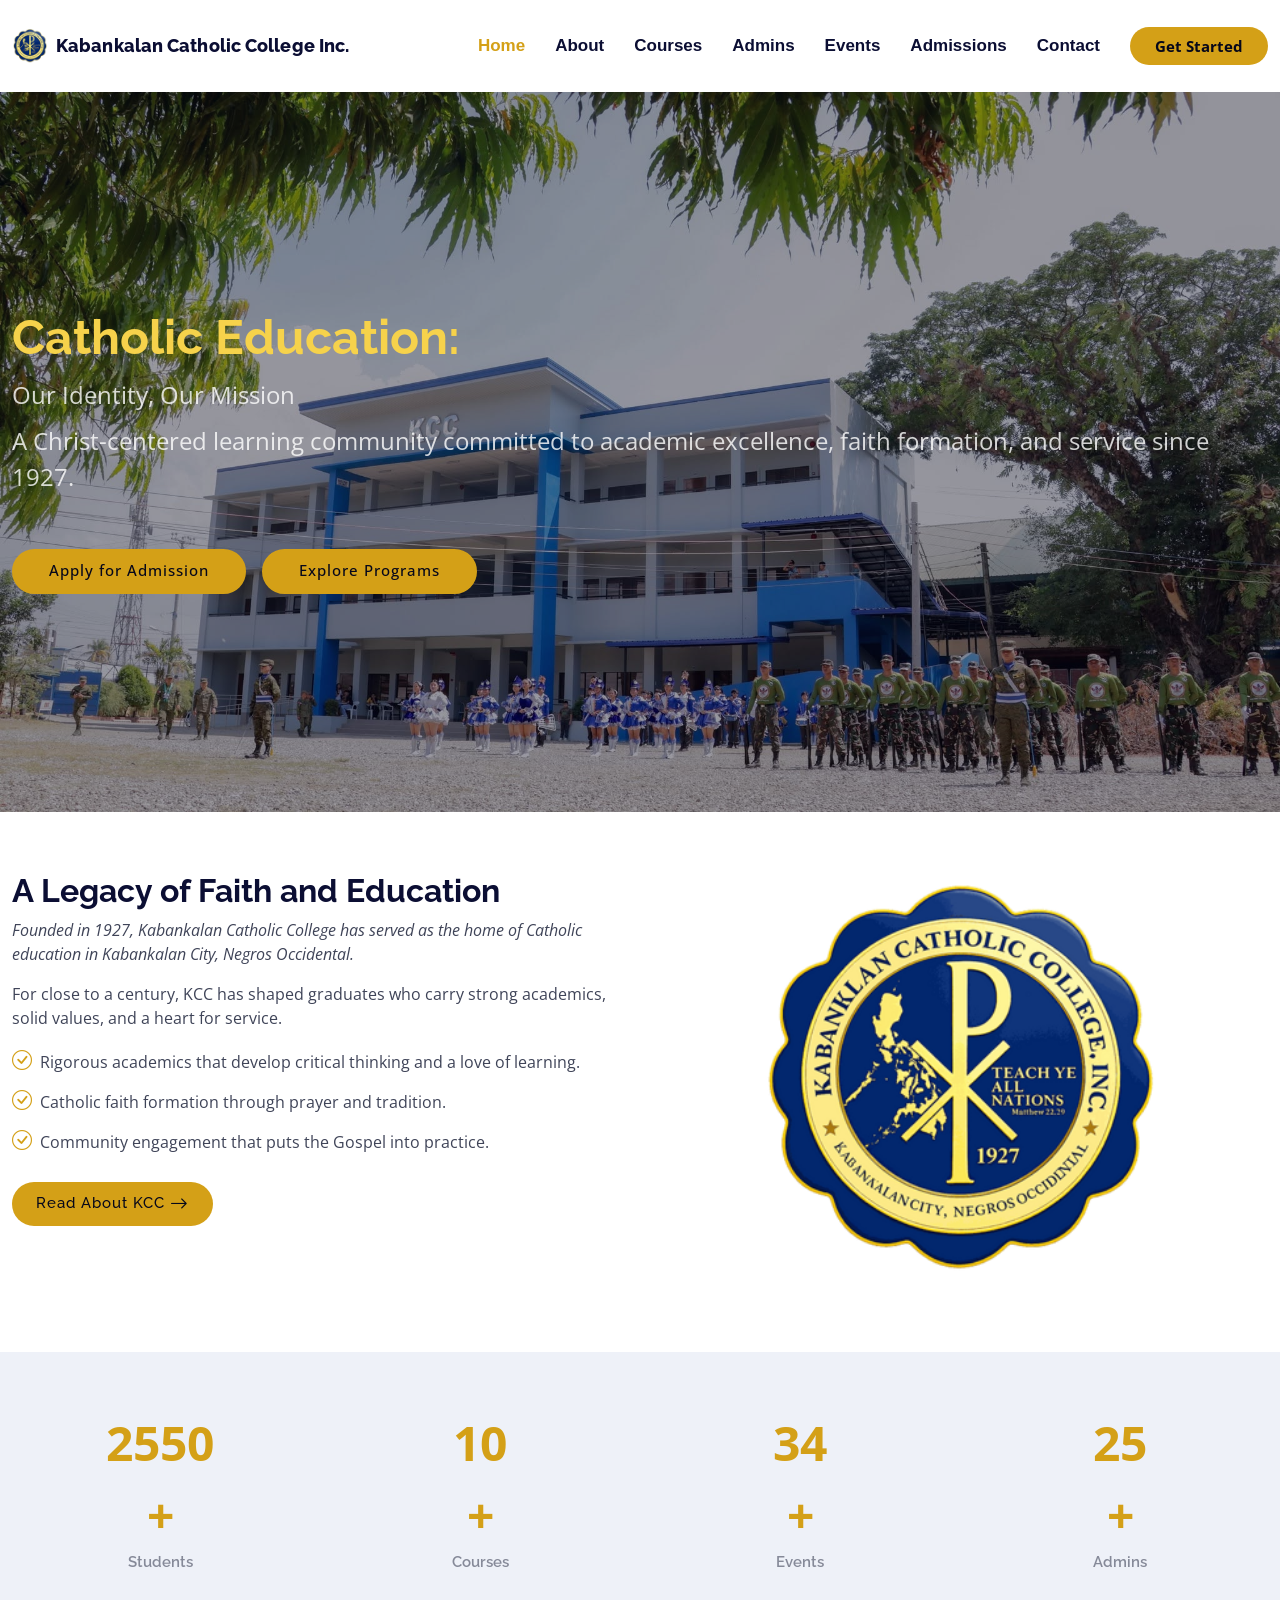
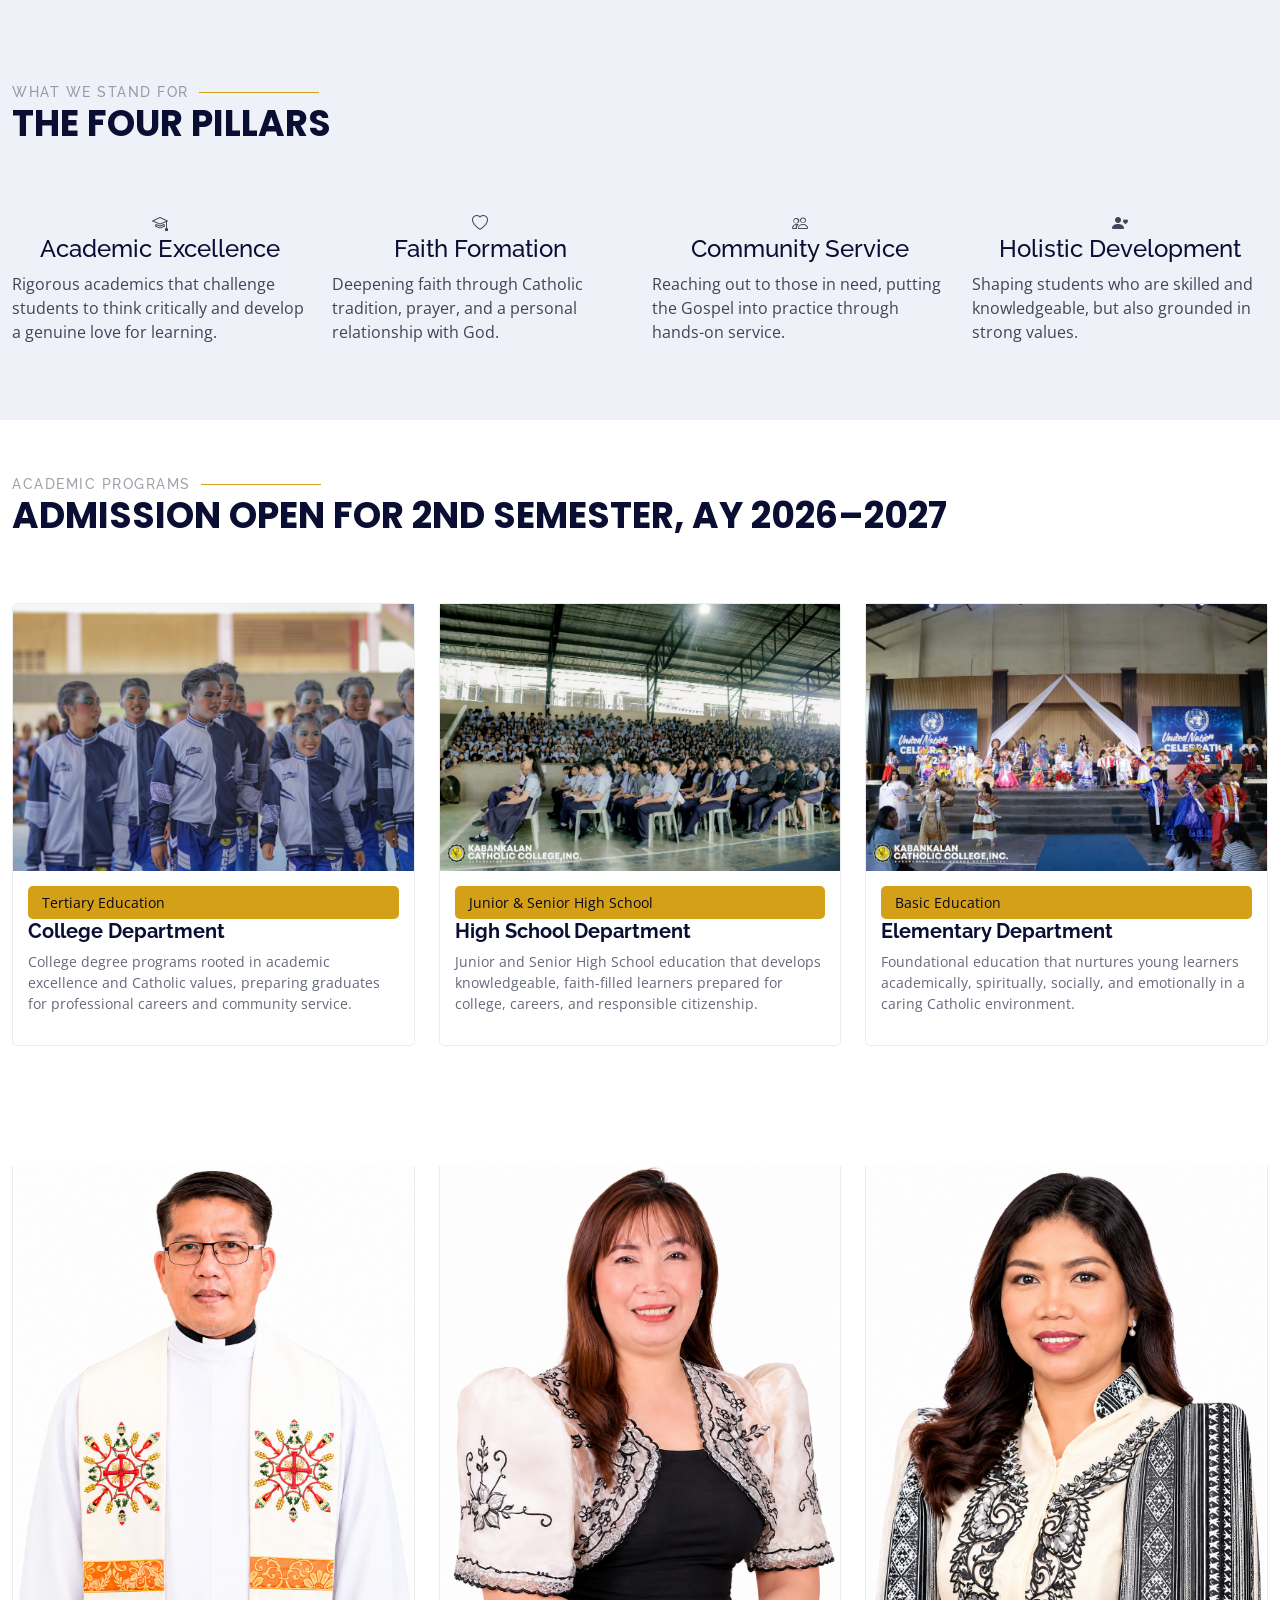
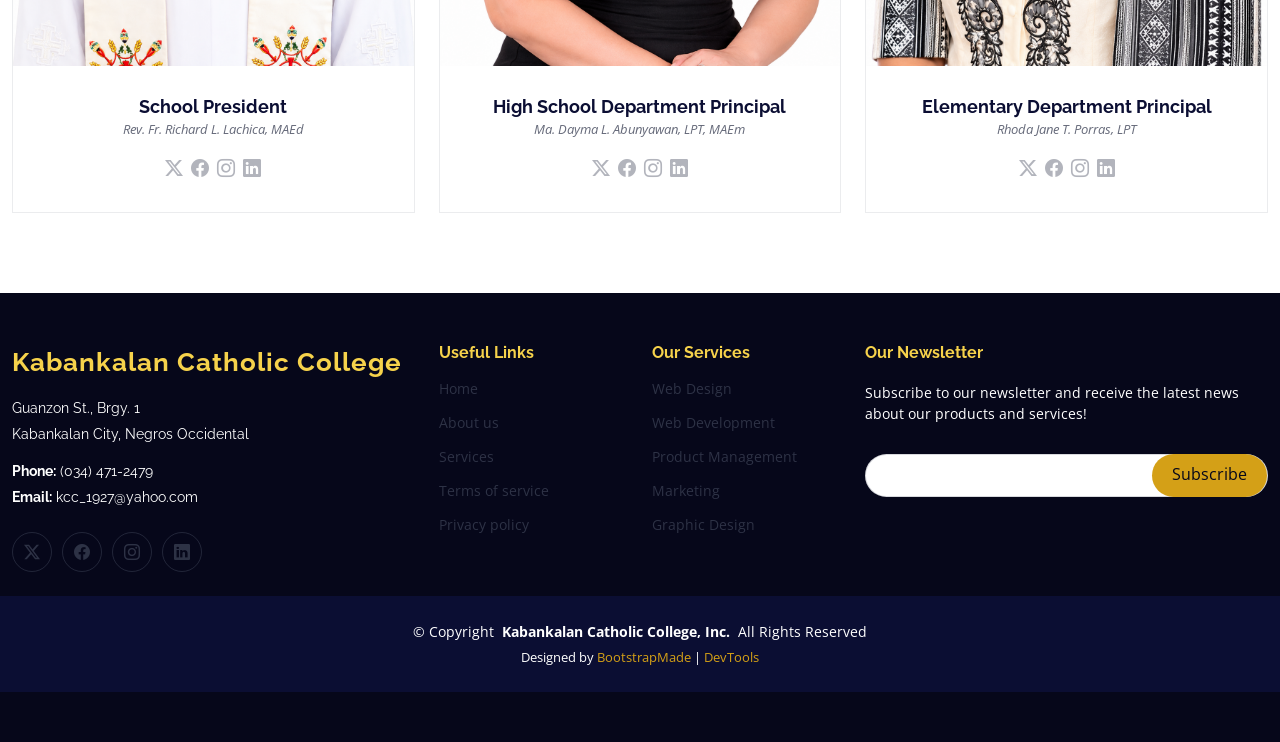
==== commit a84e89ea: "final edit" ====
--- a/index.html
+++ b/index.html
@@ -43,7 +43,7 @@
 
       <a href="index.html" class="logo d-flex align-items-center me-auto">
         <img src="assets/img/kcc-logo.png" alt="Kabankalan Catholic College logo">
-        <h1 class="sitename">Kabankalan Catholic College</h1>
+        <h1 class="sitename">Kabankalan Catholic College <span>Inc.</span></h1>
       </a>
 
       <nav id="navmenu" class="navmenu">
@@ -51,9 +51,9 @@
           <li><a href="index.html" class="active">Home<br></a></li>
           <li><a href="about.html">About</a></li>
           <li><a href="courses.html">Courses</a></li>
-          <li><a href="trainers.html">Trainers</a></li>
+          <li><a href="trainers.html">Admins</a></li>
           <li><a href="events.html">Events</a></li>
-          <li><a href="pricing.html">Pricing</a></li>
+          <li><a href="pricing.html">Admissions</a></li>
           <li><a href="contact.html">Contact</a></li>
         </ul>
         <i class="mobile-nav-toggle d-xl-none bi bi-list"></i>
@@ -145,7 +145,7 @@
           <div class="col-lg-3 col-md-6">
             <div class="stats-item text-center w-100 h-100">
               <span data-purecounter-start="0" data-purecounter-end="30" data-purecounter-duration="1" class="purecounter"></span><span class="counter-suffix">+</span>
-              <p>Trainers</p>
+              <p>Admins</p>
             </div>
           </div><!-- End Stats Item -->
 
@@ -220,45 +220,36 @@
 
           <div class="col-lg-4 col-md-6 d-flex align-items-stretch" data-aos="zoom-in" data-aos-delay="100">
             <div class="course-item">
-              <img src="assets/img/cmat.png" class="img-fluid" alt="College of Management and Technology logo">
+              <img src="assets/img/colleg.png" class="img-fluid" alt="KCC College Department">
               <div class="course-content">
-                <div class="d-flex justify-content-between align-items-center mb-3">
-                  <p class="category">College of Management, Accountancy and Technology</p>
-                </div>
-
-                <h3><a href="courses.html">Bachelor of Science in Business Administration</a></h3>
-                <p class="description">Majors in Financial Management and Marketing Management, with preparation for business leadership and entrepreneurship.</p>
-              </div>
-            </div>
-          </div> <!-- End Course Item-->
+                <p class="category">Tertiary Education</p>
+                <h3><a href="courses.html">College Department</a></h3>
+                <p class="description">College degree programs rooted in academic excellence and Catholic values, preparing graduates for professional careers and community service.</p>
+              </div>
+            </div>
+          </div><!-- End Course Item -->
 
           <div class="col-lg-4 col-md-6 d-flex align-items-stretch mt-4 mt-md-0" data-aos="zoom-in" data-aos-delay="200">
             <div class="course-item">
-              <img src="assets/img/cmat.png" class="img-fluid" alt="College of Management and Technology logo">
+              <img src="assets/img/hsk.png" class="img-fluid" alt="KCC High School Department">
               <div class="course-content">
-                <div class="d-flex justify-content-between align-items-center mb-3">
-                  <p class="category">College of Management, Accountancy and Technology</p>
-                </div>
-
-                <h3><a href="courses.html">Bachelor of Science in Information Technology</a></h3>
-                <p class="description">Skills in software development, networking, database management, web development, and emerging technologies.</p>
-              </div>
-            </div>
-          </div> <!-- End Course Item-->
+                <p class="category">Junior &amp; Senior High School</p>
+                <h3><a href="courses.html">High School Department</a></h3>
+                <p class="description">Junior and Senior High School education that develops knowledgeable, faith-filled learners prepared for college, careers, and responsible citizenship.</p>
+              </div>
+            </div>
+          </div><!-- End Course Item -->
 
           <div class="col-lg-4 col-md-6 d-flex align-items-stretch mt-4 mt-lg-0" data-aos="zoom-in" data-aos-delay="300">
             <div class="course-item">
-              <img src="assets/img/ceas.png" class="img-fluid" alt="College of Education, Arts and Sciences logo">
+              <img src="assets/img/elema.png" class="img-fluid" alt="KCC Elementary Department">
               <div class="course-content">
-                <div class="d-flex justify-content-between align-items-center mb-3">
-                  <p class="category">College of Education, Arts and Sciences</p>
-                </div>
-
-                <h3><a href="courses.html">Bachelor of Elementary Education</a></h3>
-                <p class="description">Prepare for elementary teaching through pedagogical foundations, content knowledge, and values formation.</p>
-              </div>
-            </div>
-          </div> <!-- End Course Item-->
+                <p class="category">Basic Education</p>
+                <h3><a href="courses.html">Elementary Department</a></h3>
+                <p class="description">Foundational education that nurtures young learners academically, spiritually, socially, and emotionally in a caring Catholic environment.</p>
+              </div>
+            </div>
+          </div><!-- End Course Item -->
 
         </div>
 
@@ -266,7 +257,7 @@
 
     </section><!-- /Courses Section -->
 
-    <!-- Trainers Index Section -->
+    <!-- Admins Index Section -->
     <section id="trainers-index" class="section trainers-index">
 
       <div class="container">
@@ -328,7 +319,7 @@
 
       </div>
 
-    </section><!-- /Trainers Index Section -->
+    </section><!-- /Admins Index Section -->
 
   </main>
 
--- a/assets/css/main.css
+++ b/assets/css/main.css
@@ -84,9 +84,38 @@
 }
 
 .header .logo .sitename {
-  font-size: 20px;
-  line-height: 1.05;
-  max-width: 220px;
+  font-size: 18px;
+  line-height: 1;
+  max-width: 330px;
+  white-space: nowrap;
+  text-transform: none;
+  letter-spacing: 0.1px;
+  font-weight: 800;
+}
+
+.header .logo .sitename span {
+  display: inline;
+  margin-top: 0;
+  font-size: inherit;
+  line-height: inherit;
+  letter-spacing: inherit;
+  text-transform: inherit;
+}
+
+body,
+.main,
+.container,
+.container-fluid,
+img {
+  max-width: 100%;
+}
+
+body {
+  overflow-x: hidden;
+}
+
+img {
+  height: auto;
 }
 
 h1,
@@ -263,7 +292,8 @@
 .header .btn-getstarted:focus {
   color: #06071a;
   background: #d4a017;
-  font-size: 14px;
+  font-size: 15px;
+  font-weight: 700;
   padding: 8px 25px;
   margin: 0 0 0 30px;
   border-radius: 50px;
@@ -321,9 +351,9 @@
   .navmenu a:focus {
     color: var(--nav-color);
     padding: 18px 15px;
-    font-size: 16px;
+    font-size: 17px;
     font-family: var(--nav-font);
-    font-weight: 400;
+    font-weight: 600;
     display: flex;
     align-items: center;
     justify-content: space-between;
@@ -1961,21 +1991,35 @@
 }
 
 .trainers .member .member-img {
-  margin: 0 80px;
+  width: min(260px, calc(100% - 32px));
+  margin: 0 auto;
   border-radius: 50%;
   overflow: hidden;
   position: relative;
-}
-
-@media (max-width: 1024px) {
-  .trainers .member .member-img {
-    margin: 0 60px;
-  }
+  aspect-ratio: 1;
 }
 
 .trainers .member .member-img img {
   position: relative;
   z-index: 1;
+  width: 100%;
+  height: 100%;
+  object-fit: cover;
+  object-position: center;
+}
+
+.trainers .member.admin-member .member-img {
+  width: 100%;
+  margin: 0 auto;
+  border: 4px solid var(--accent-color);
+  border-radius: 8px;
+  aspect-ratio: 1152 / 692;
+}
+
+.trainers .member.admin-member .member-img img {
+  width: 100%;
+  height: 100%;
+  object-fit: contain;
 }
 
 .trainers .member .member-img .social {
@@ -2045,6 +2089,7 @@
 
 .events .card-img {
   width: calc(100% + 60px);
+  height: 360px;
   margin-left: -30px;
   overflow: hidden;
   z-index: 9;
@@ -2052,7 +2097,11 @@
 }
 
 .events .card-img img {
-  max-width: 100%;
+  width: 100%;
+  height: 100%;
+  object-fit: cover;
+  object-position: center;
+  display: block;
   transition: all 0.3s ease-in-out;
 }
 
@@ -2199,6 +2248,242 @@
   padding: 1px 0 3px 0;
 }
 
+.enrollment-process .enrollment-step {
+  height: 100%;
+  position: relative;
+  padding: 30px 24px 24px;
+  text-align: center;
+  background: var(--surface-color);
+  border: 1px solid color-mix(in srgb, var(--heading-color), transparent 88%);
+  border-radius: 10px;
+  box-shadow: 0 8px 24px color-mix(in srgb, var(--heading-color), transparent 94%);
+}
+
+.enrollment-process .step-number {
+  position: absolute;
+  top: 12px;
+  right: 16px;
+  color: color-mix(in srgb, var(--heading-color), transparent 70%);
+  font-family: var(--heading-font);
+  font-size: 13px;
+  font-weight: 700;
+}
+
+.enrollment-process .enrollment-step i {
+  display: inline-flex;
+  align-items: center;
+  justify-content: center;
+  width: 58px;
+  height: 58px;
+  margin-bottom: 18px;
+  border-radius: 50%;
+  background: color-mix(in srgb, var(--accent-color), transparent 88%);
+  color: var(--accent-color);
+  font-size: 24px;
+}
+
+.enrollment-process .enrollment-step h3 {
+  font-size: 20px;
+  margin-bottom: 10px;
+}
+
+.enrollment-process .enrollment-step p {
+  margin: 0;
+  color: color-mix(in srgb, var(--default-color), transparent 15%);
+  font-size: 14px;
+}
+
+.admission-checklist {
+  padding: 30px;
+  background: var(--surface-color);
+  border: 1px solid color-mix(in srgb, var(--heading-color), transparent 88%);
+  border-radius: 10px;
+}
+
+.admission-checklist h3 {
+  padding-bottom: 16px;
+  border-bottom: 1px solid color-mix(in srgb, var(--heading-color), transparent 88%);
+  font-size: 24px;
+}
+
+.admission-checklist ul {
+  list-style: none;
+  padding: 10px 0 0;
+  margin: 0;
+}
+
+.admission-checklist li {
+  display: flex;
+  align-items: center;
+  gap: 10px;
+  padding: 9px 0;
+}
+
+.admission-checklist li i {
+  color: var(--accent-color);
+}
+
+.admission-cta {
+  display: flex;
+  flex-direction: column;
+  justify-content: center;
+  align-items: flex-start;
+  padding: 36px;
+  color: #fff;
+  background: #0b1230;
+  border-radius: 10px;
+}
+
+.admission-cta .eyebrow {
+  margin-bottom: 10px;
+  color: #d4a017;
+  font-size: 12px;
+  font-weight: 700;
+  letter-spacing: 2px;
+  text-transform: uppercase;
+}
+
+.admission-cta h3 {
+  color: #fff;
+  font-size: 28px;
+}
+
+.admission-cta p {
+  color: rgba(255, 255, 255, 0.72);
+}
+
+.admission-cta .btn-admissions {
+  display: inline-flex;
+  align-items: center;
+  gap: 8px;
+  margin-top: 10px;
+  padding: 12px 18px;
+  color: #0b1230;
+  background: #d4a017;
+  border-radius: 6px;
+  font-weight: 700;
+}
+
+.admission-cta .btn-admissions:hover {
+  color: #0b1230;
+  background: #e5b72c;
+}
+
+@media (max-width: 1199px) {
+  .header {
+    padding: 10px 0;
+  }
+
+  .header .container-fluid {
+    padding-left: 12px;
+    padding-right: 12px;
+  }
+
+  .header .logo img {
+    max-height: 32px;
+    margin-right: 6px;
+  }
+
+  .header .logo .sitename {
+    max-width: 230px;
+    font-size: 14px;
+  }
+
+  .header .btn-getstarted {
+    margin-left: 8px;
+    padding: 7px 14px;
+    font-size: 13px;
+  }
+
+  .navmenu ul {
+    inset: 56px 12px 12px 12px;
+  }
+}
+
+@media (max-width: 767px) {
+  .header .logo .sitename {
+    max-width: 205px;
+    font-size: 12px;
+  }
+
+  .header .logo img {
+    max-height: 28px;
+  }
+
+  .header .btn-getstarted {
+    display: none;
+  }
+
+  .mobile-nav-toggle {
+    margin-right: 0;
+  }
+
+  .page-title .heading h1,
+  .section-title h2 {
+    font-size: 30px;
+  }
+
+  .courses .course-item,
+  .pricing .pricing-item,
+  .enrollment-process .enrollment-step,
+  .admission-checklist,
+  .admission-cta {
+    width: 100%;
+  }
+
+  .courses .course-content h3 {
+    font-size: 18px;
+  }
+
+  .admission-checklist {
+    padding: 22px 18px;
+  }
+
+  .admission-checklist h3 {
+    font-size: 20px;
+  }
+
+  .admission-checklist li {
+    align-items: flex-start;
+  }
+
+  .admission-cta {
+    padding: 28px 22px;
+  }
+
+  .footer .footer-top,
+  .footer .copyright {
+    text-align: center;
+  }
+}
+
+@media (max-width: 390px) {
+  .header .logo .sitename {
+    max-width: 170px;
+    font-size: 10.5px;
+  }
+
+  .header .logo img {
+    max-height: 26px;
+  }
+
+  .page-title .heading h1,
+  .section-title h2 {
+    font-size: 26px;
+  }
+
+  .container,
+  .container-fluid {
+    padding-left: 12px;
+    padding-right: 12px;
+  }
+
+  .pricing .btn-buy {
+    padding-left: 24px;
+    padding-right: 24px;
+  }
+}
+
 /*--------------------------------------------------------------
 # Contact Section
 --------------------------------------------------------------*/
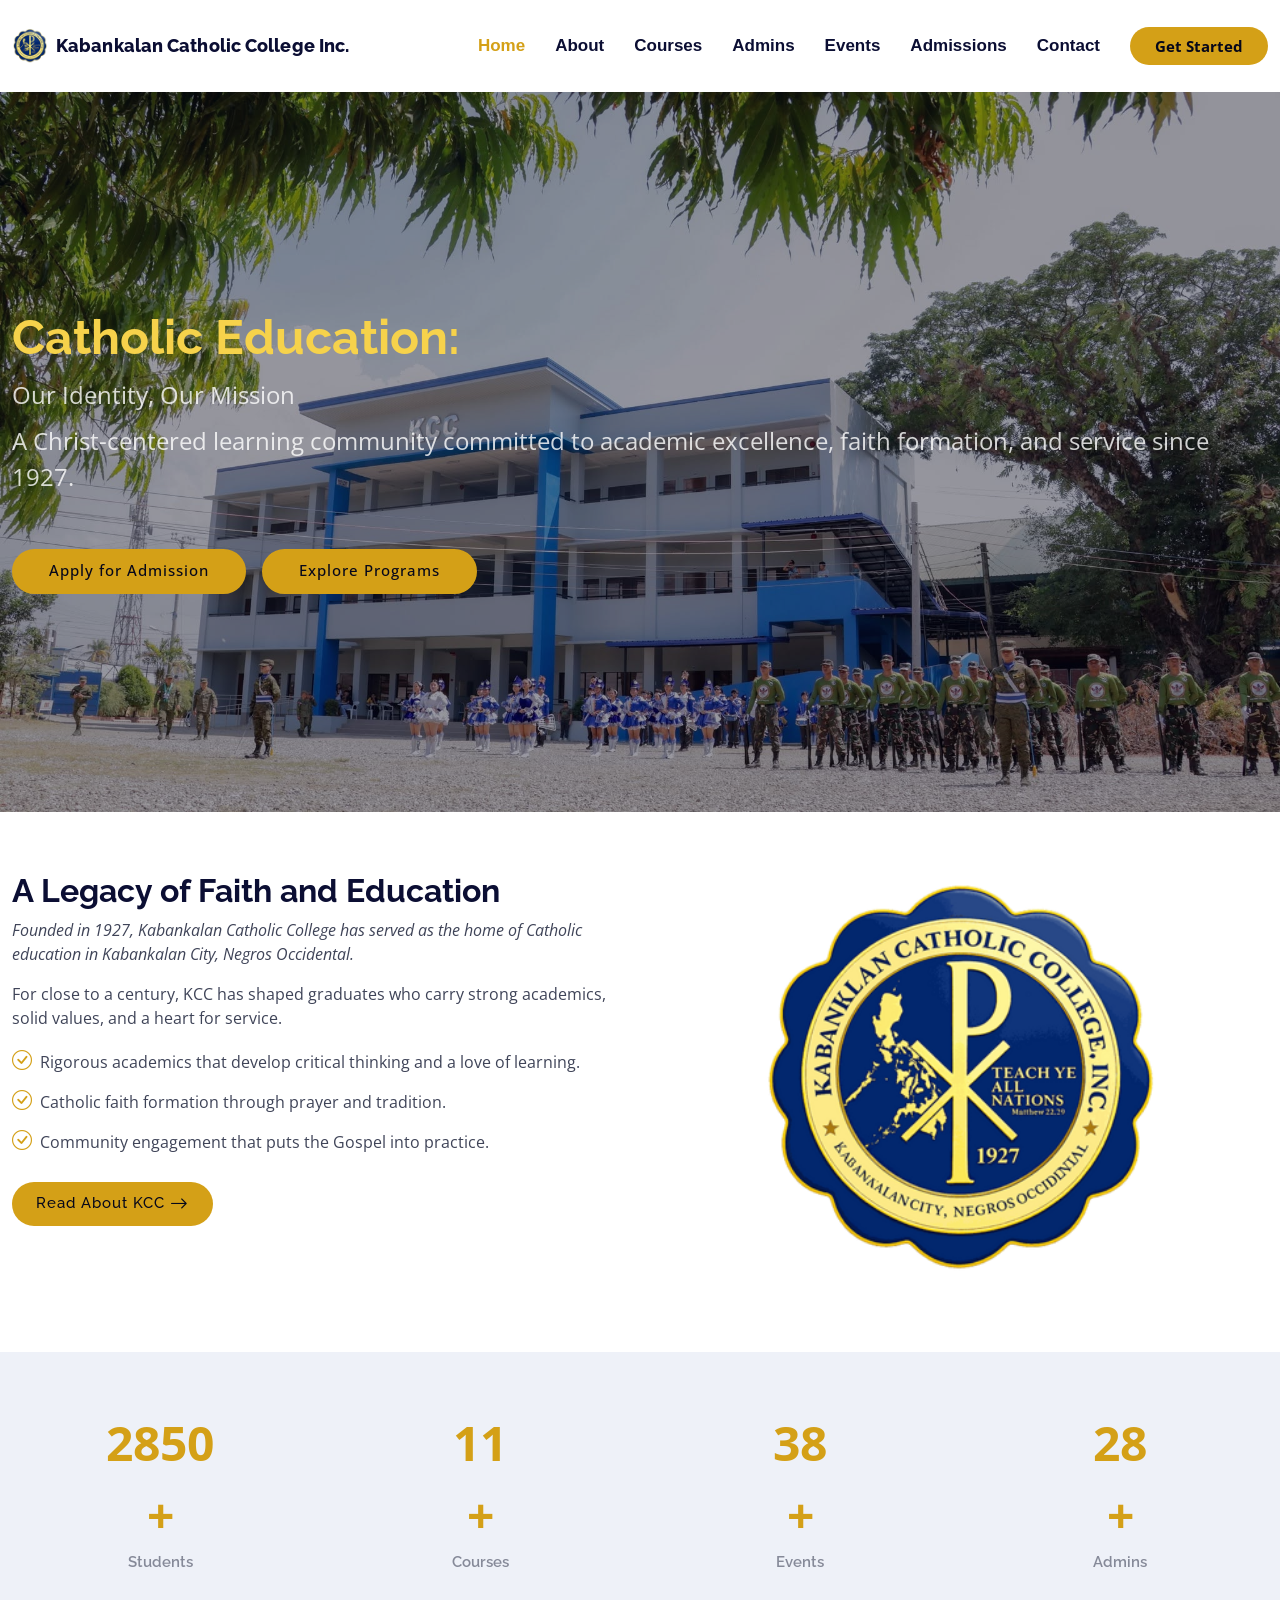
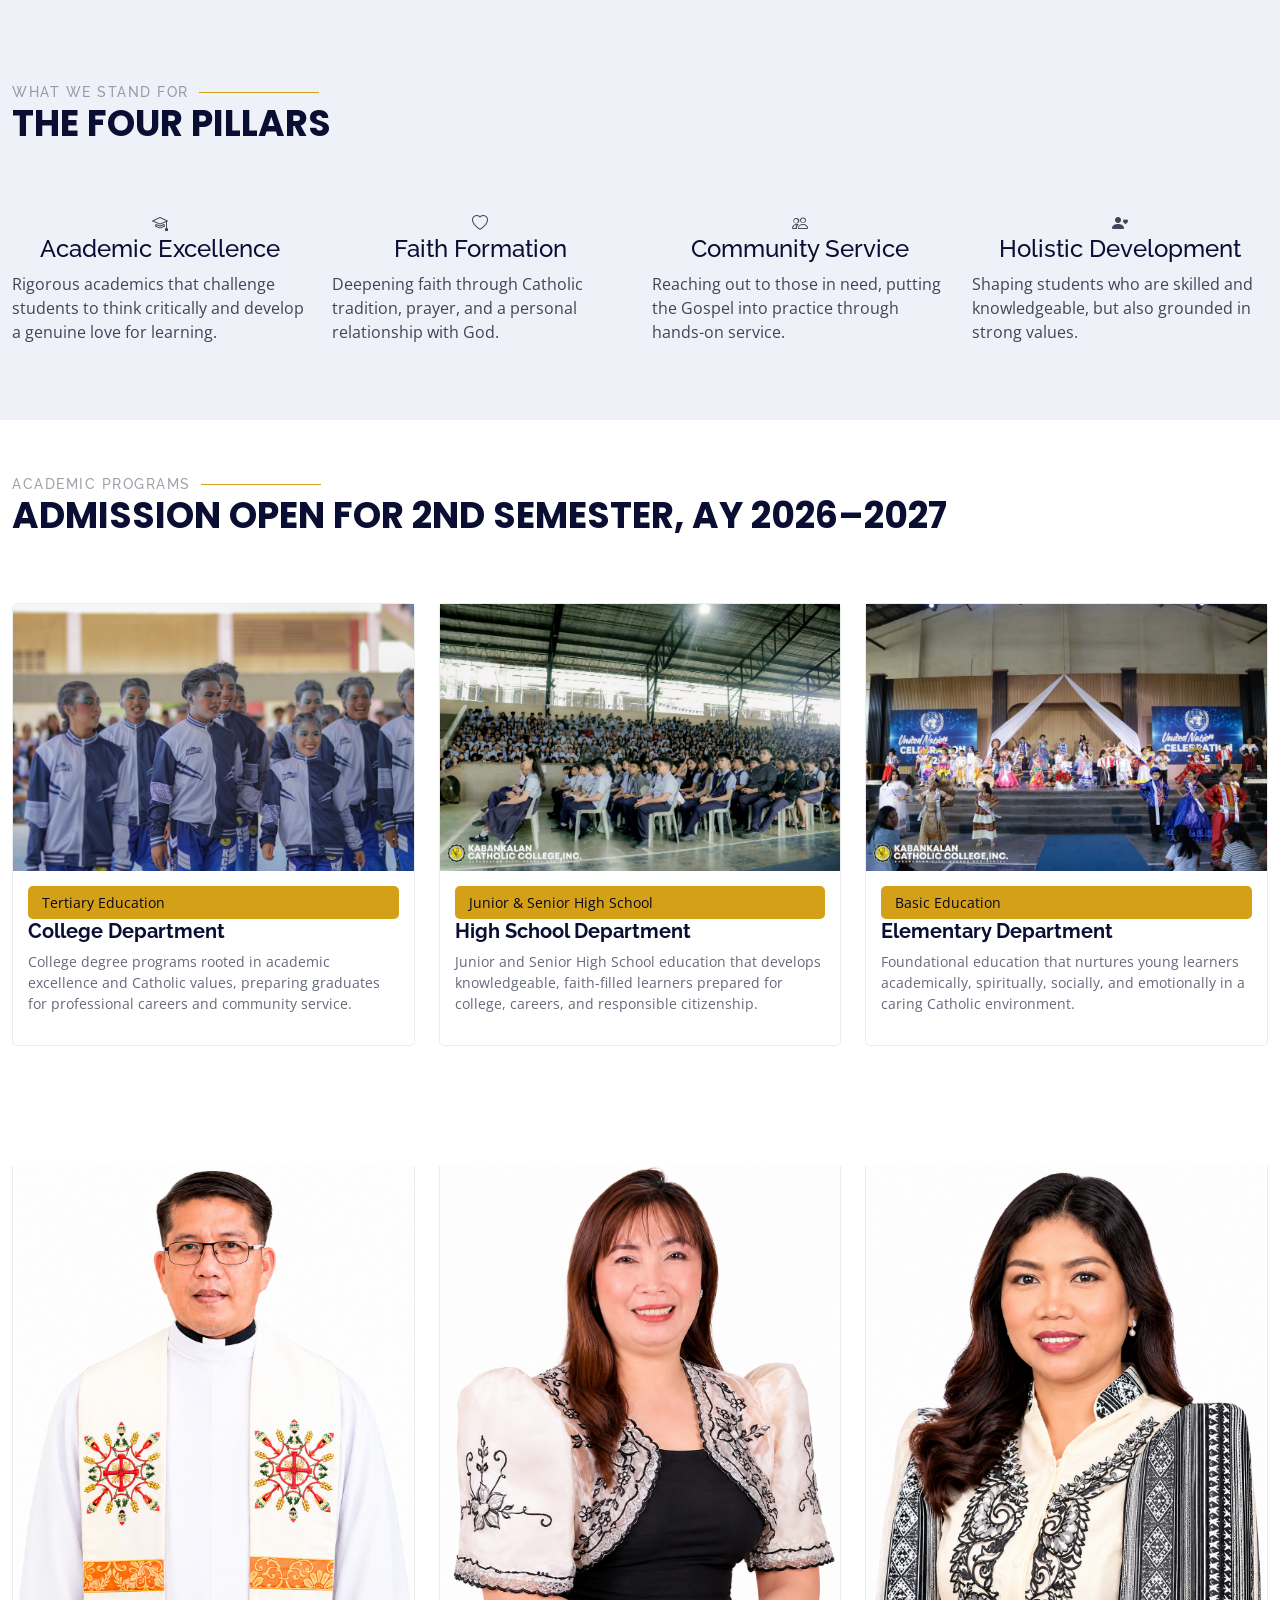
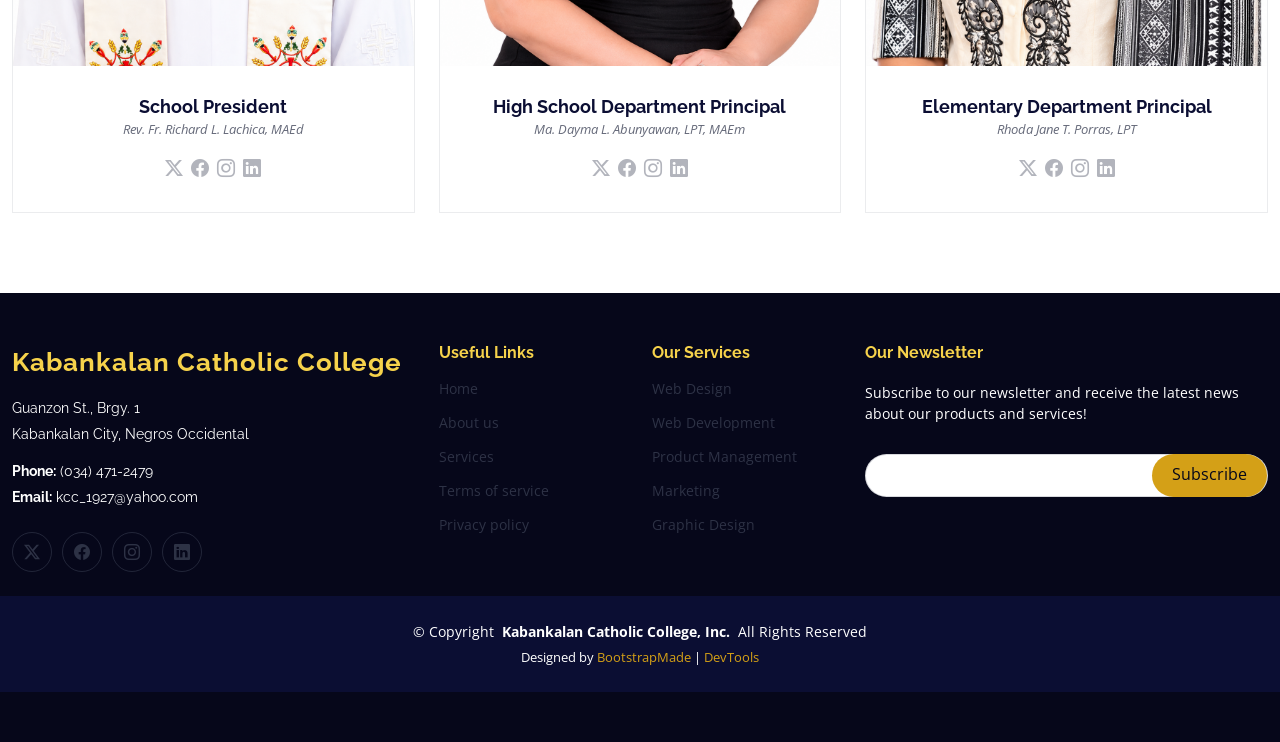
==== commit 11220949: "edit" ====
--- a/index.html
+++ b/index.html
@@ -9,8 +9,8 @@
   <meta name="keywords" content="">
 
   <!-- Favicons -->
-  <link href="assets/img/favicon.png" rel="icon">
-  <link href="assets/img/apple-touch-icon.png" rel="apple-touch-icon">
+  <link href="assets/img/kcc-logo.png" rel="icon">
+  <link href="assets/img/kcc-logo.png" rel="apple-touch-icon">
 
   <!-- Fonts -->
   <link href="https://fonts.googleapis.com" rel="preconnect">
